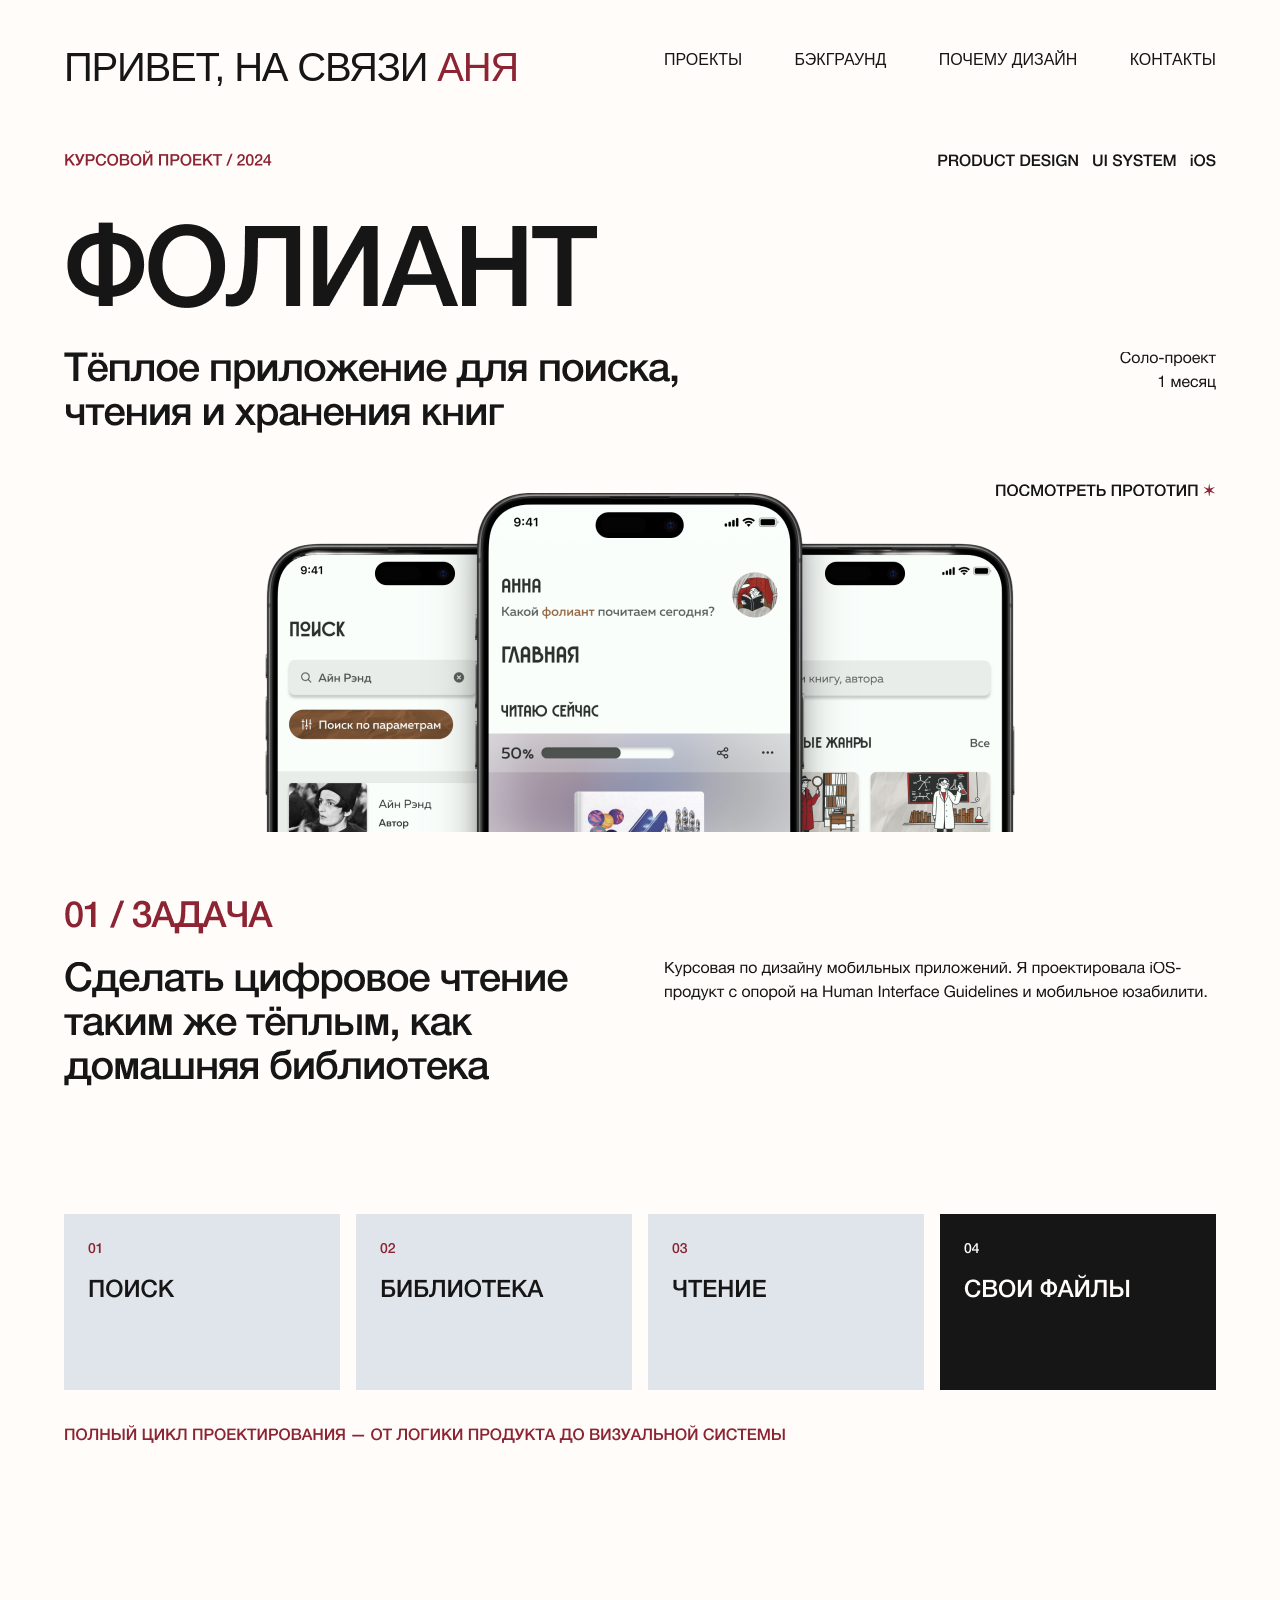
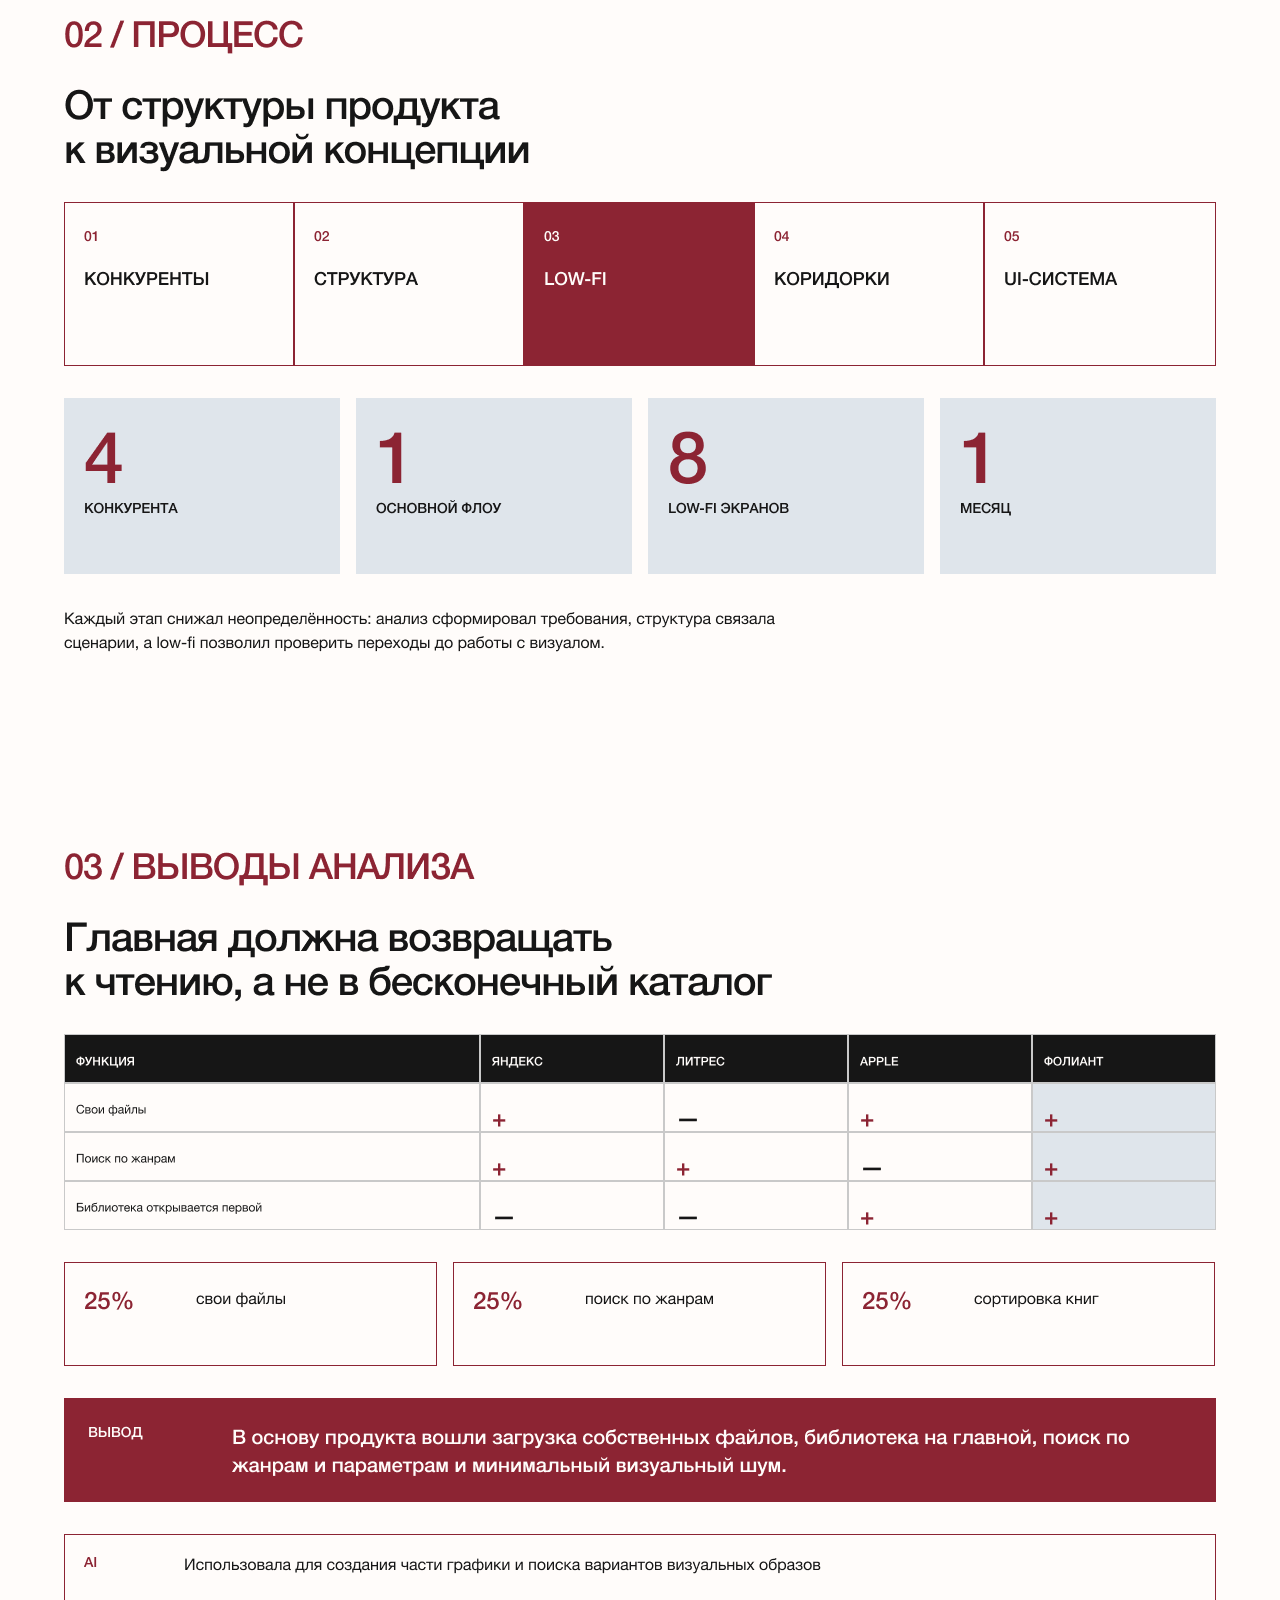
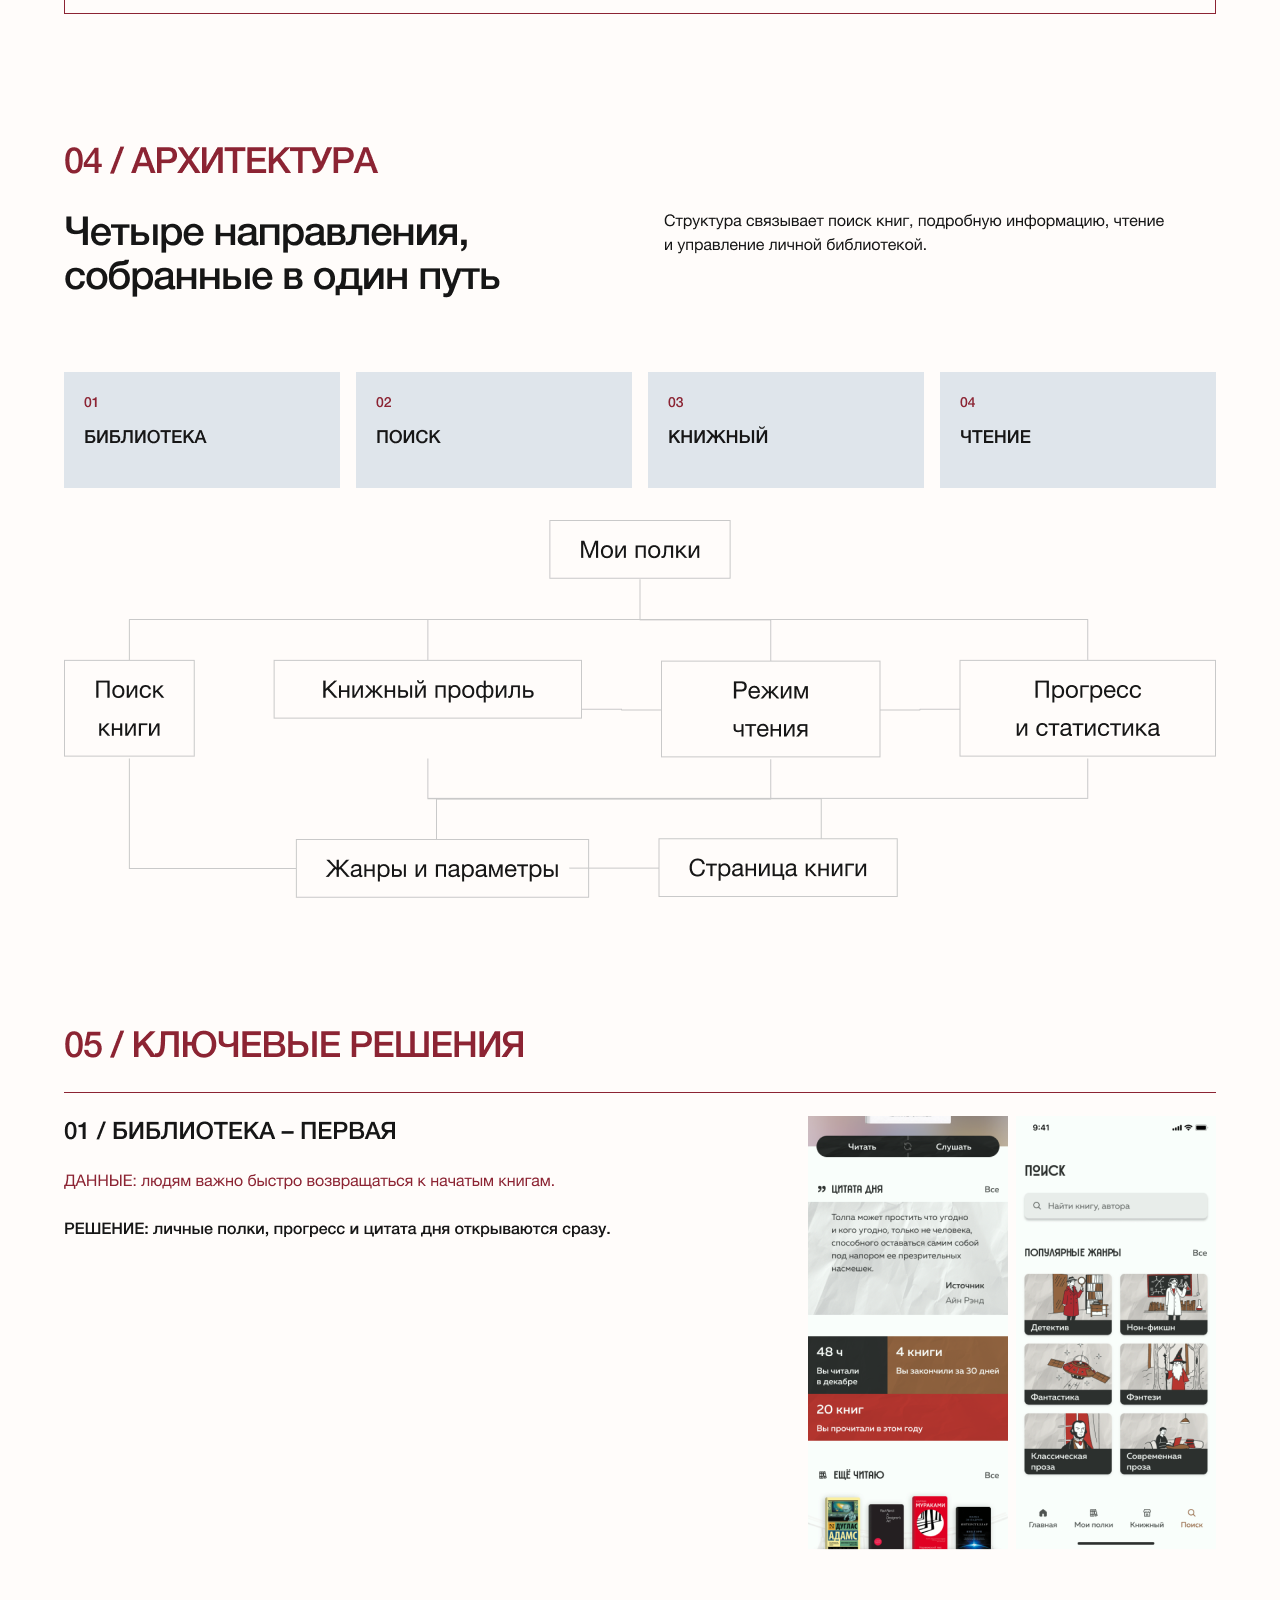
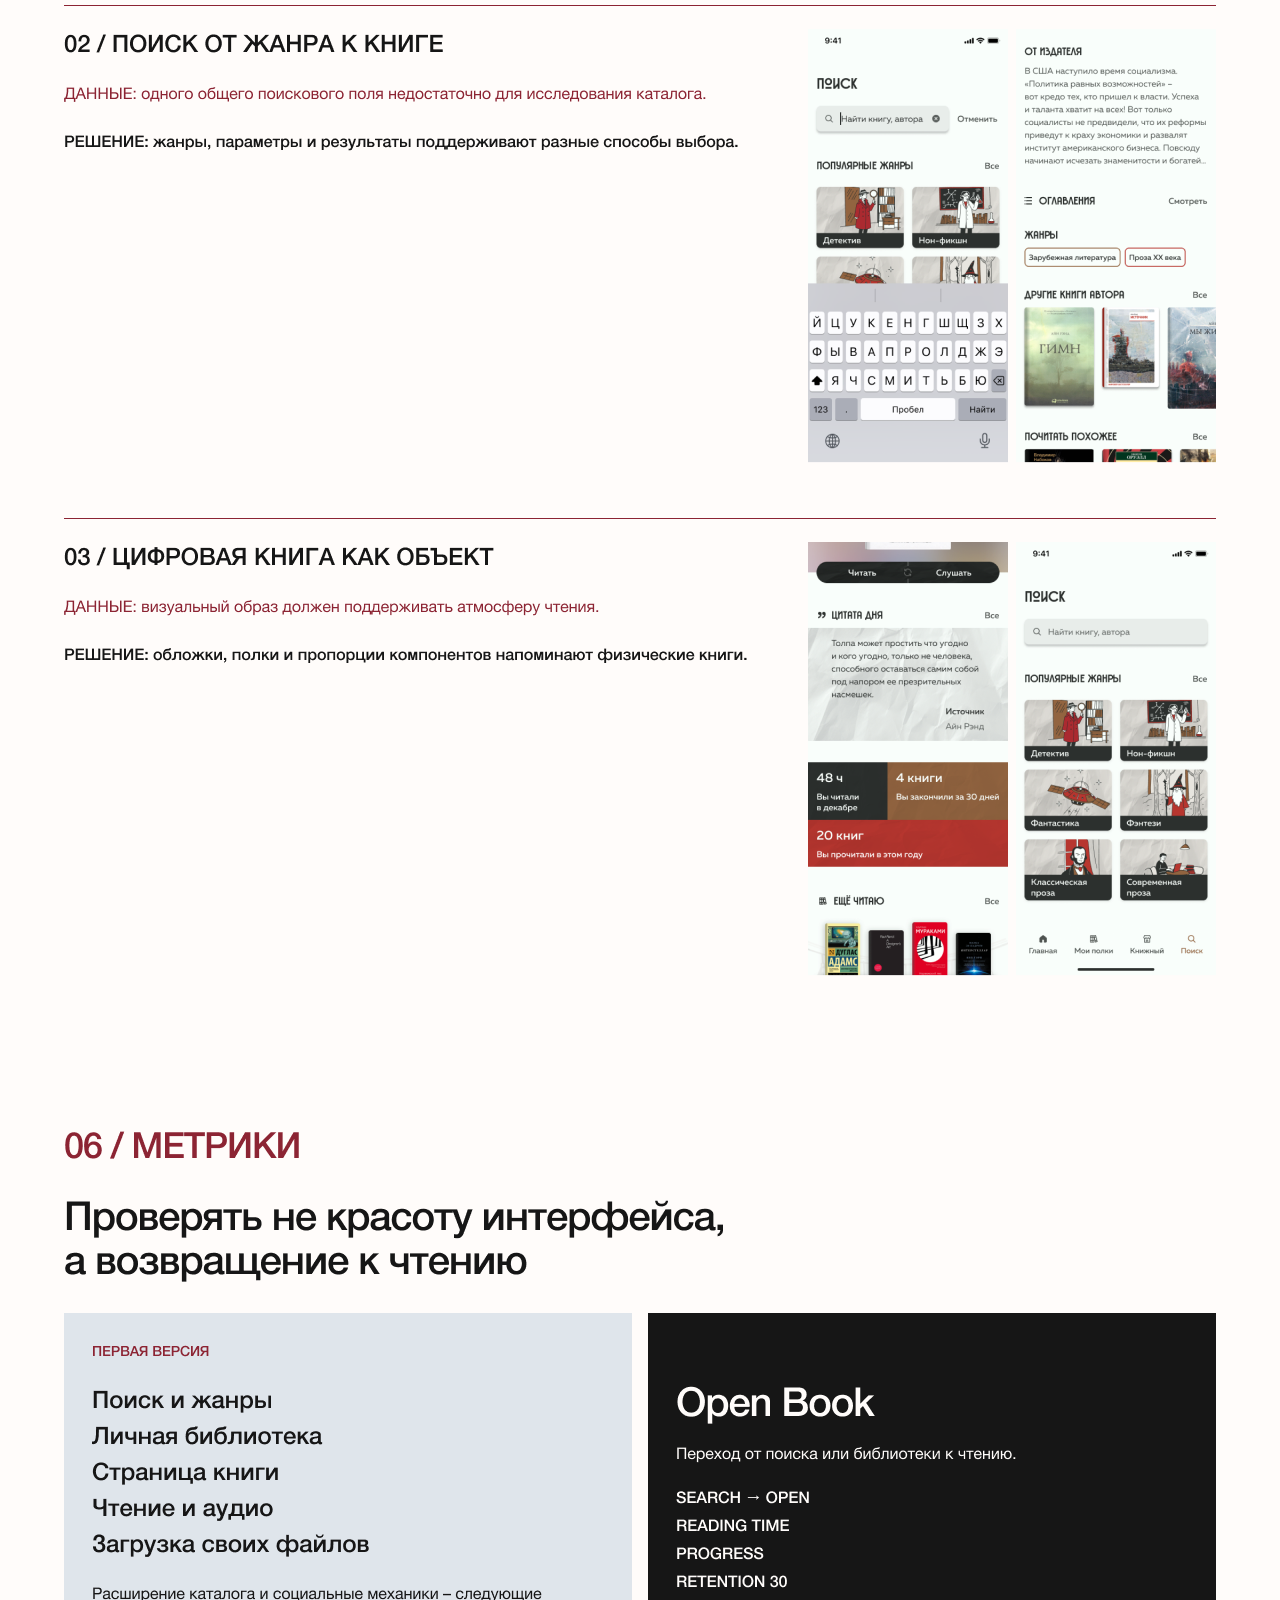
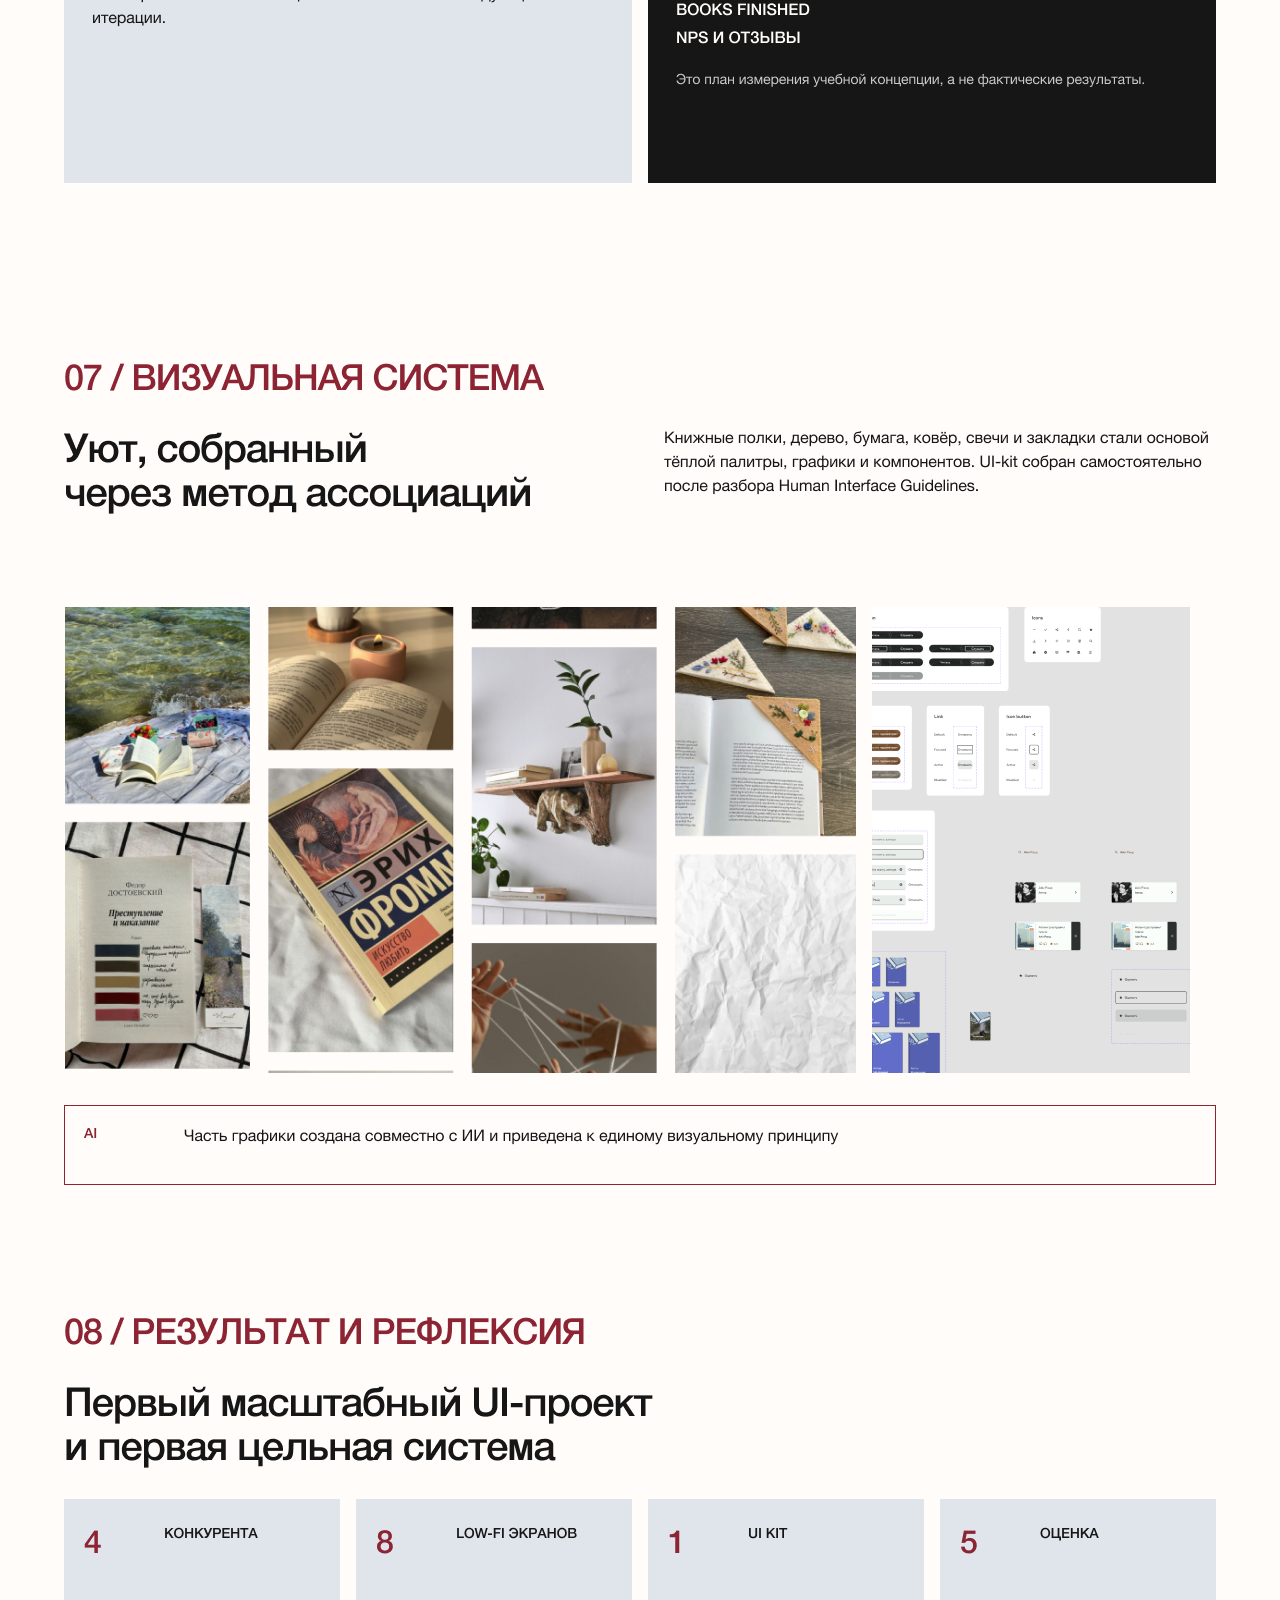
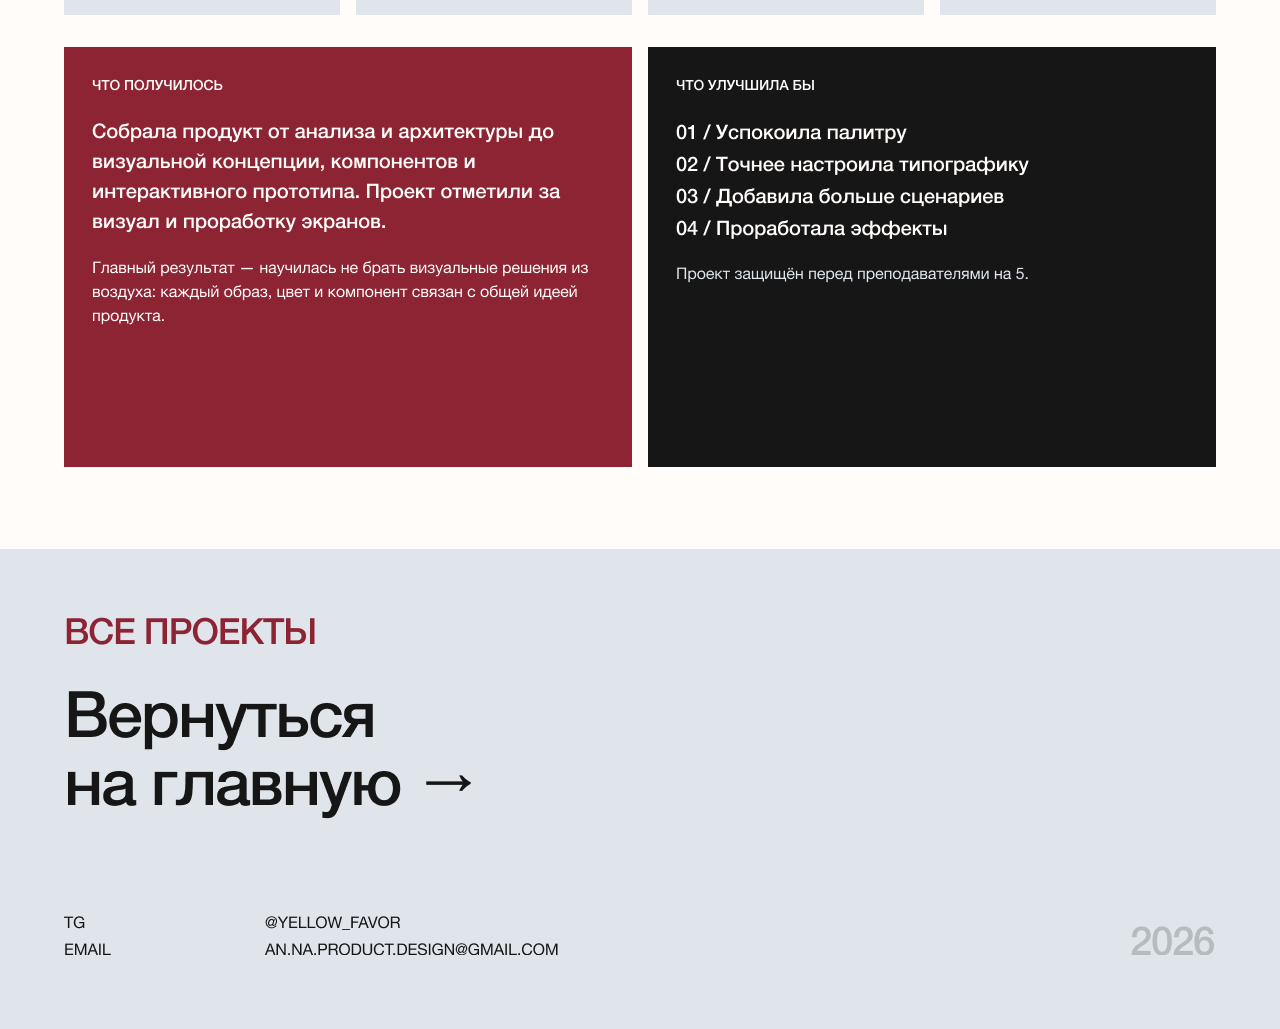
==== case-foliant.html @ 2ee58962 "Add Foliant case and complete project flow" ====
<!DOCTYPE html>
<html lang="ru">
<head>
    <meta charset="UTF-8">
    <meta name="viewport" content="width=device-width, initial-scale=1.0">
    <title>Фолиант — кейс Анны Семеновой</title>
    <link rel="stylesheet" href="case-pognali.css">
</head>
<body>
    <header class="case-header">
        <a class="case-home" href="index.html">ПРИВЕТ, НА СВЯЗИ <span>АНЯ</span></a>
        <nav aria-label="Навигация по портфолио">
            <a href="index.html#projects">Проекты</a>
            <a href="index.html#background">Бэкграунд</a>
            <a href="index.html#reasons">Почему дизайн</a>
            <a href="index.html#contacts">Контакты</a>
        </nav>
    </header>

    <main class="case-page">
        <img src="./images/case-foliant/01-cover.png" alt="Обложка кейса «Фолиант»">
        <img src="./images/case-foliant/02-task.png" alt="Задача">
        <img src="./images/case-foliant/03-process.png" alt="Процесс проектирования">
        <img src="./images/case-foliant/04-insights.png" alt="Выводы анализа">
        <img src="./images/case-foliant/05-architecture.png" alt="Архитектура">
        <img src="./images/case-foliant/06-decisions.png" alt="Ключевые решения">
        <img src="./images/case-foliant/07-metrics.png" alt="Метрики продукта">
        <img src="./images/case-foliant/08-visual-system.png" alt="Визуальная система">
        <img src="./images/case-foliant/09-result.png" alt="Результат и рефлексия">
        <section class="case-section">
            <img src="./images/case-foliant/10-footer.png" alt="Вернуться на главную">
            <a class="case-next-link" href="index.html" aria-label="Вернуться на главную страницу"></a>
        </section>
    </main>
</body>
</html>
---- case-pognali.css ----
*,
*::before,
*::after {
    box-sizing: border-box;
}

:root {
    --case-width: 1280px;
    --case-gutter: 64px;
    --case-content: 1152px;
    --ink: #161616;
    --accent: #8c2433;
    --surface: #fffcfa;
    --font: "Helvetica Neue", -apple-system, BlinkMacSystemFont, "Segoe UI", Arial, sans-serif;
}

html {
    scroll-behavior: smooth;
}

body {
    min-width: 1024px;
    margin: 0;
    color: var(--ink);
    background: #fff;
    font-family: var(--font);
}

.case-header {
    position: fixed;
    z-index: 10;
    top: 0;
    left: 50%;
    display: flex;
    width: min(100%, var(--case-width));
    height: 112px;
    padding: 48px var(--case-gutter) 20px;
    justify-content: space-between;
    transform: translateX(-50%);
    background: rgba(255, 252, 250, 0.88);
    backdrop-filter: blur(8px);
}

.case-home {
    width: 552px;
    color: var(--ink);
    font-size: 40px;
    font-weight: 500;
    line-height: 38px;
    letter-spacing: -1.2px;
    text-decoration: none;
}

.case-home span {
    color: var(--accent);
}

.case-header nav {
    display: flex;
    width: 552px;
    align-items: flex-start;
    justify-content: space-between;
}

.case-header nav a {
    min-height: 44px;
    color: var(--ink);
    font-size: 16px;
    line-height: 24px;
    text-transform: uppercase;
    text-decoration: none;
}

.case-header a:hover,
.case-header a:focus-visible {
    color: var(--accent);
}

.case-page {
    width: min(100%, var(--case-width));
    margin-inline: auto;
    overflow: hidden;
    background: var(--surface);
}

.case-page > img,
.case-section > img {
    display: block;
    width: 100%;
    height: auto;
}

.case-section {
    position: relative;
}

.case-next-link {
    position: absolute;
    top: 96px;
    left: 64px;
    width: 552px;
    height: 180px;
}

.case-next-link:focus-visible {
    outline: 3px solid var(--accent);
    outline-offset: 4px;
}

@media (prefers-reduced-motion: reduce) {
    html {
        scroll-behavior: auto;
    }
}
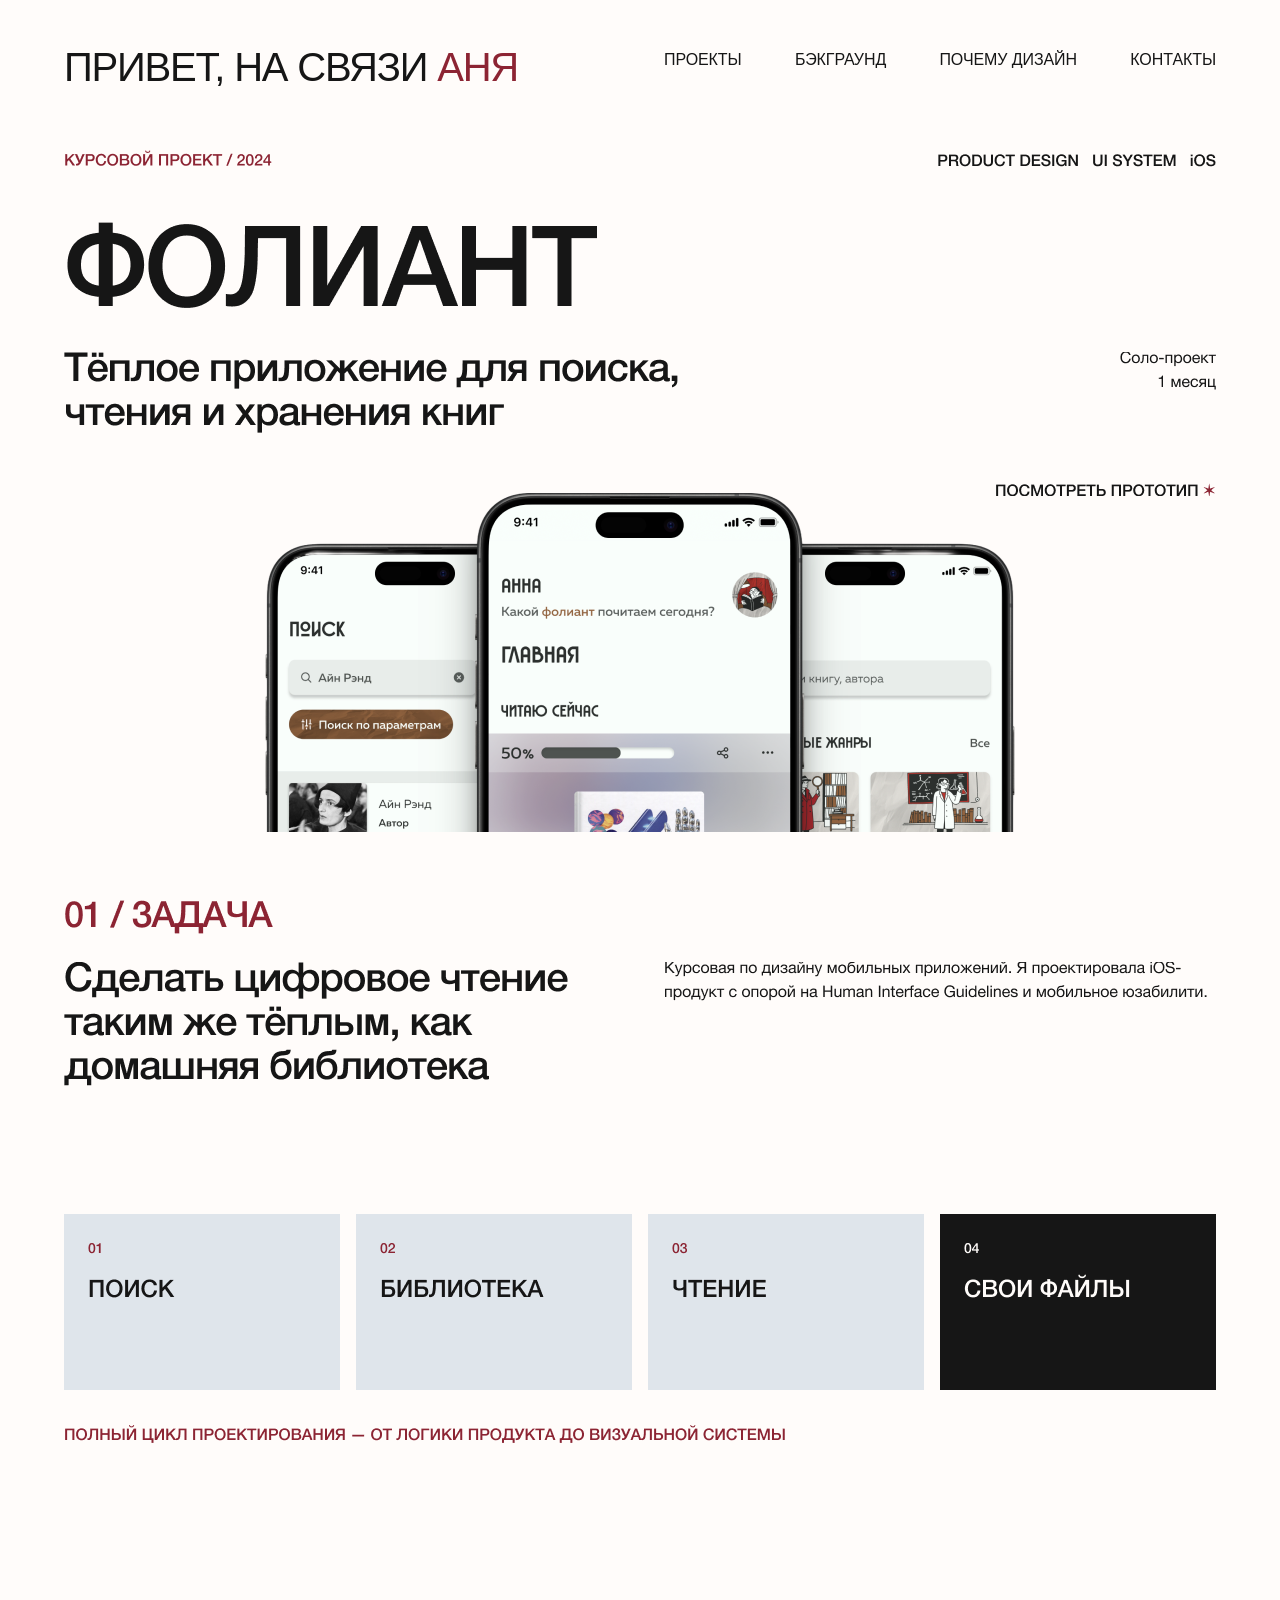
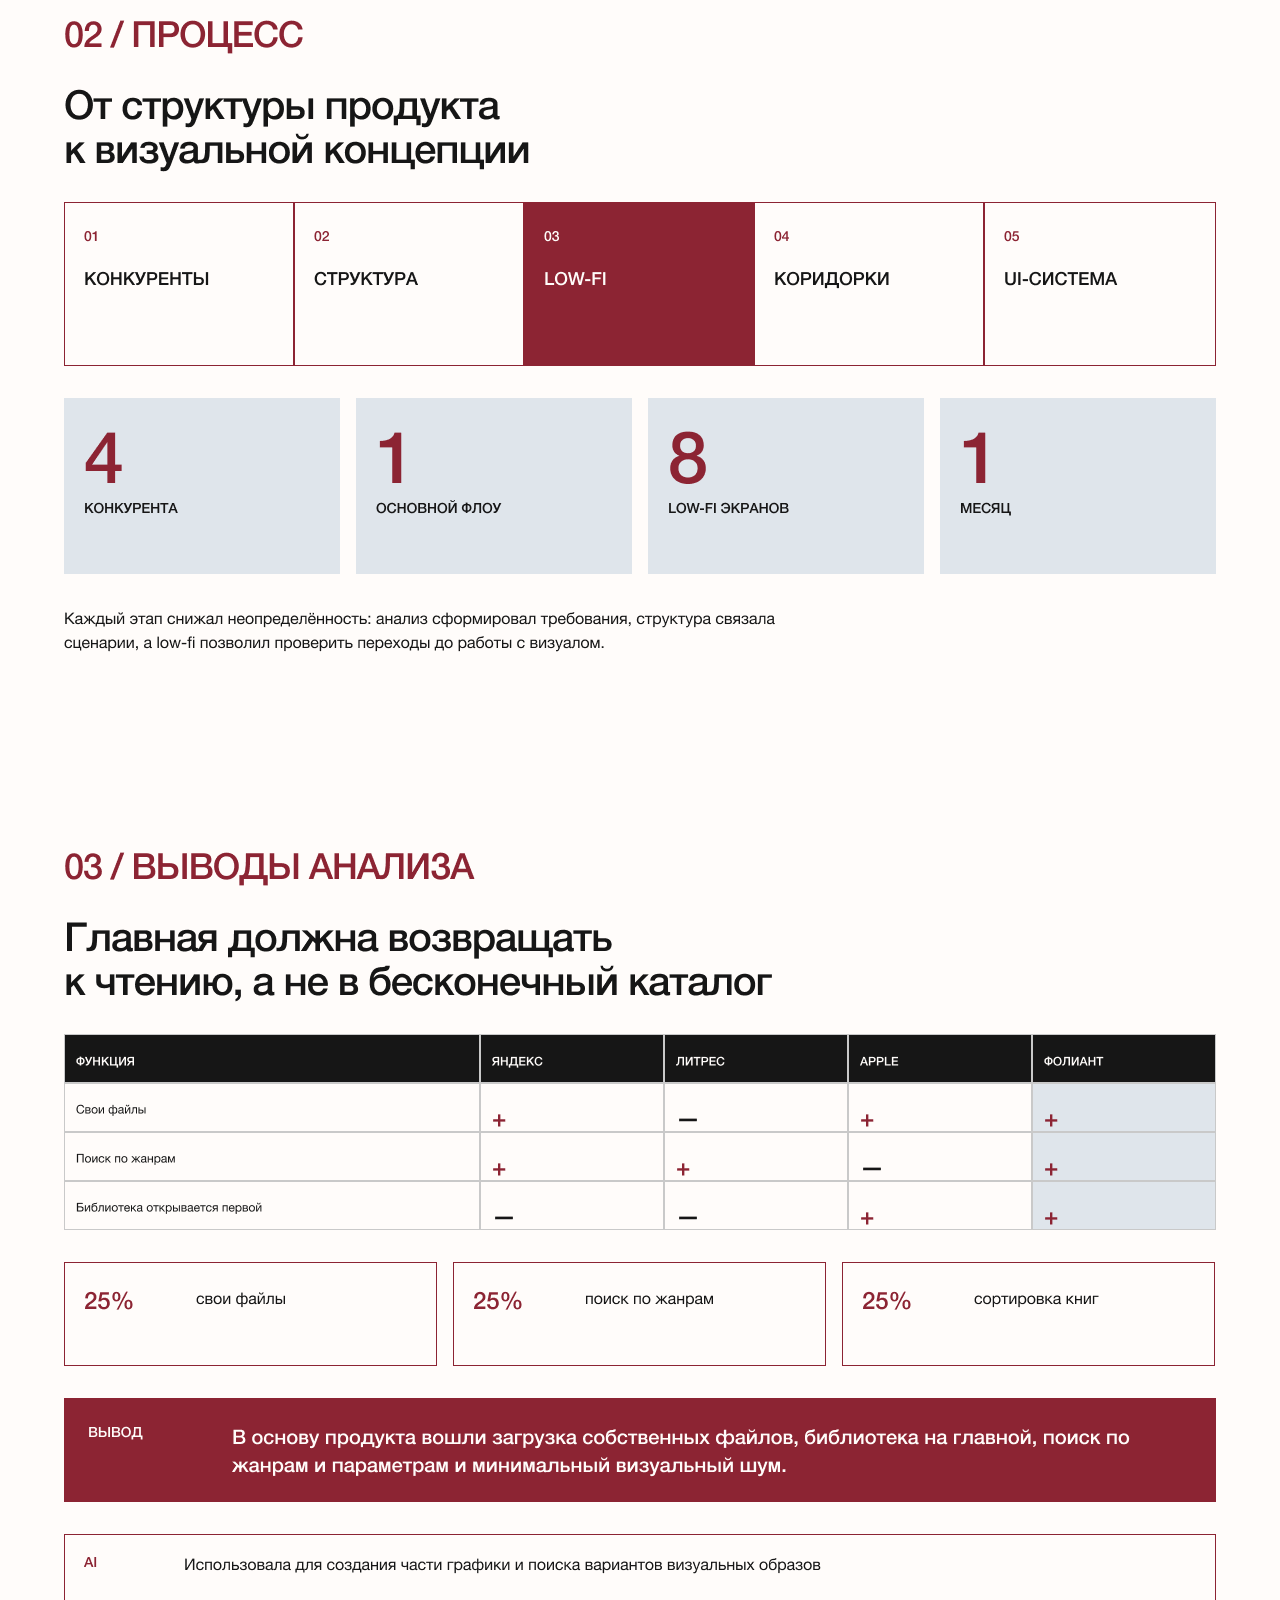
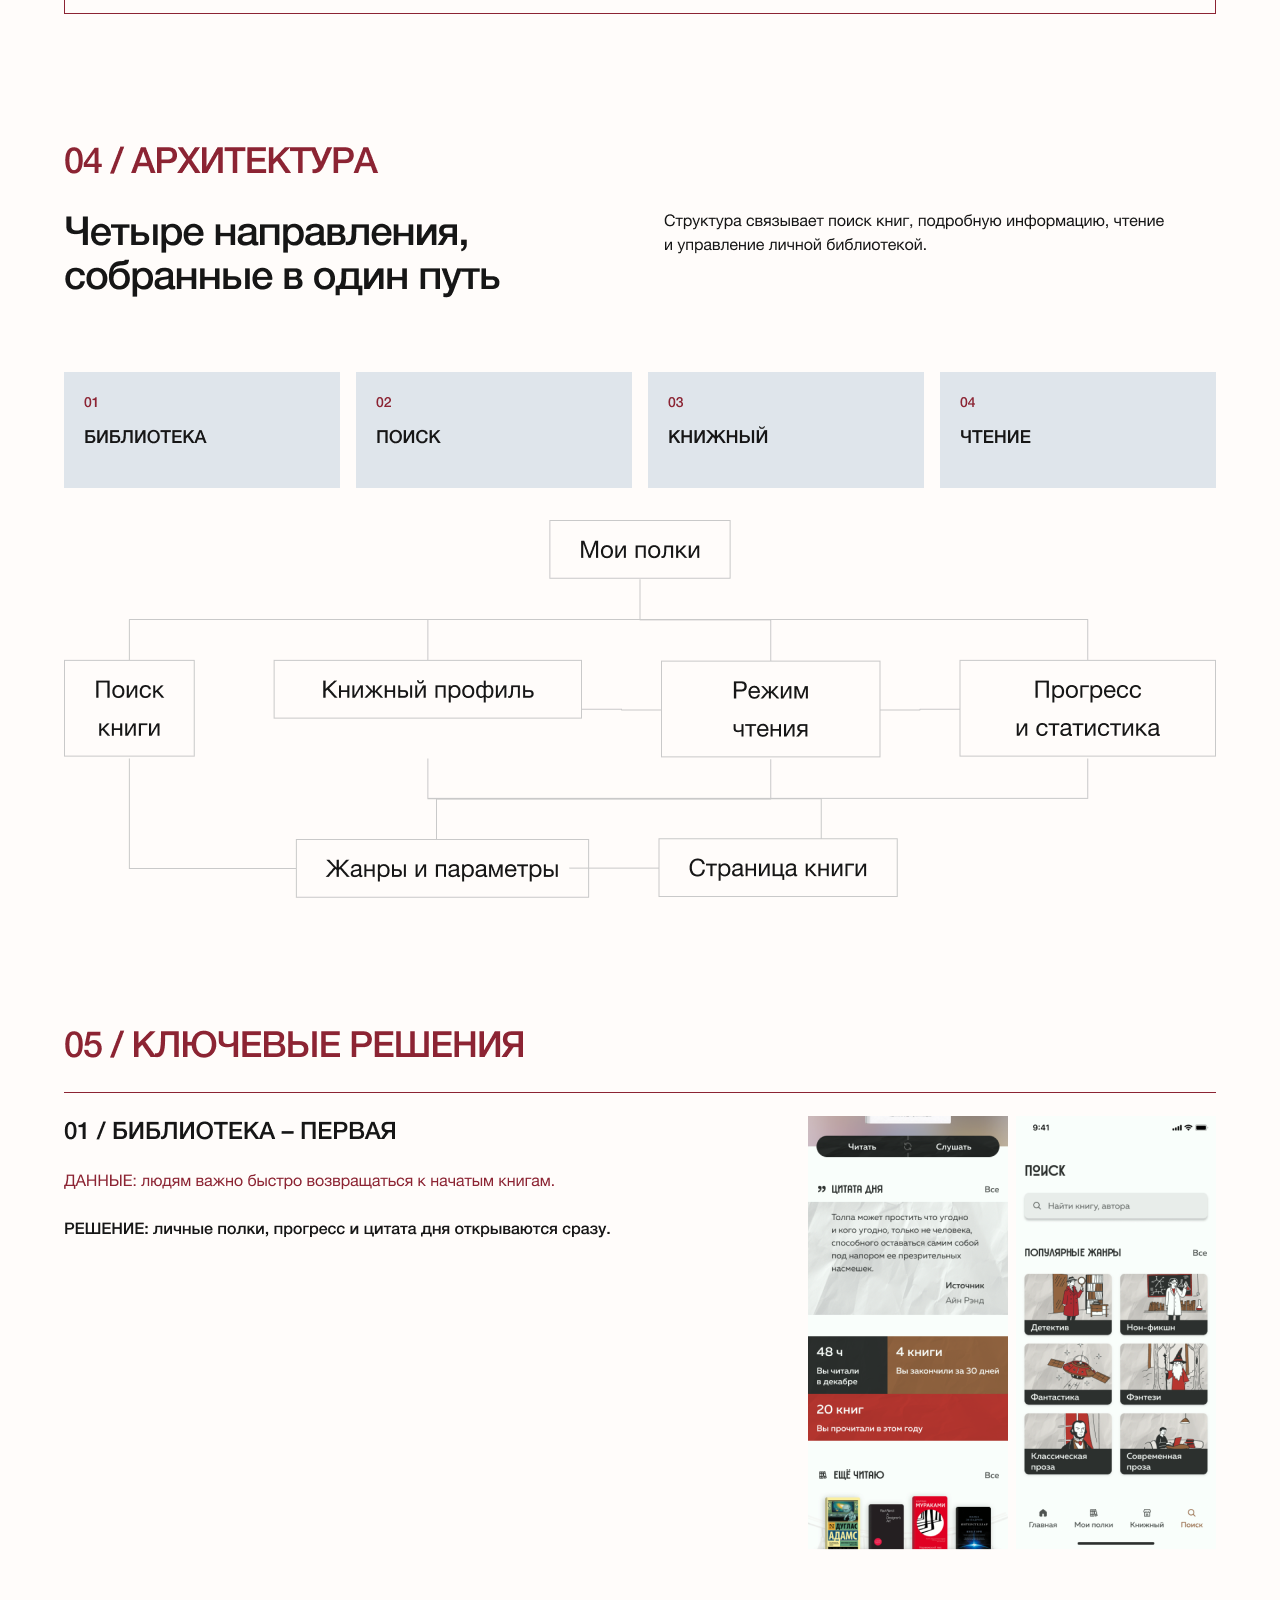
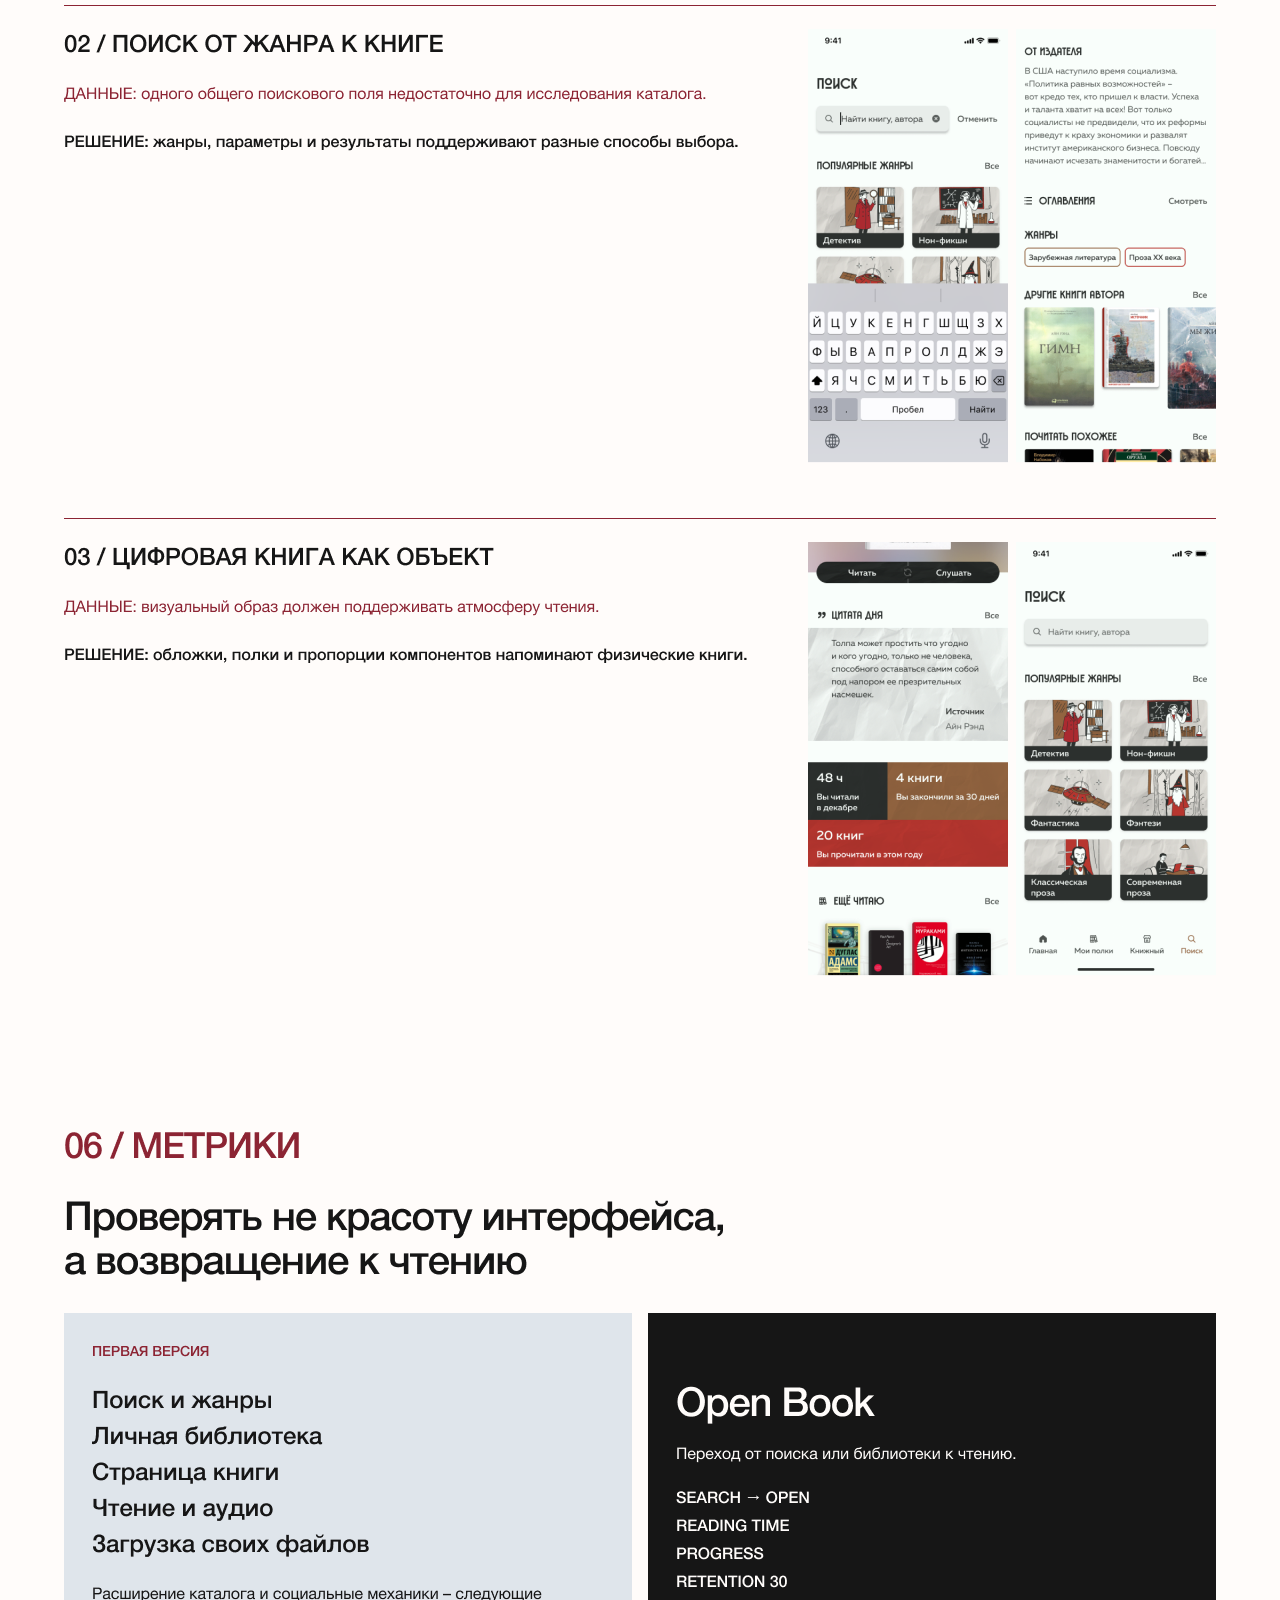
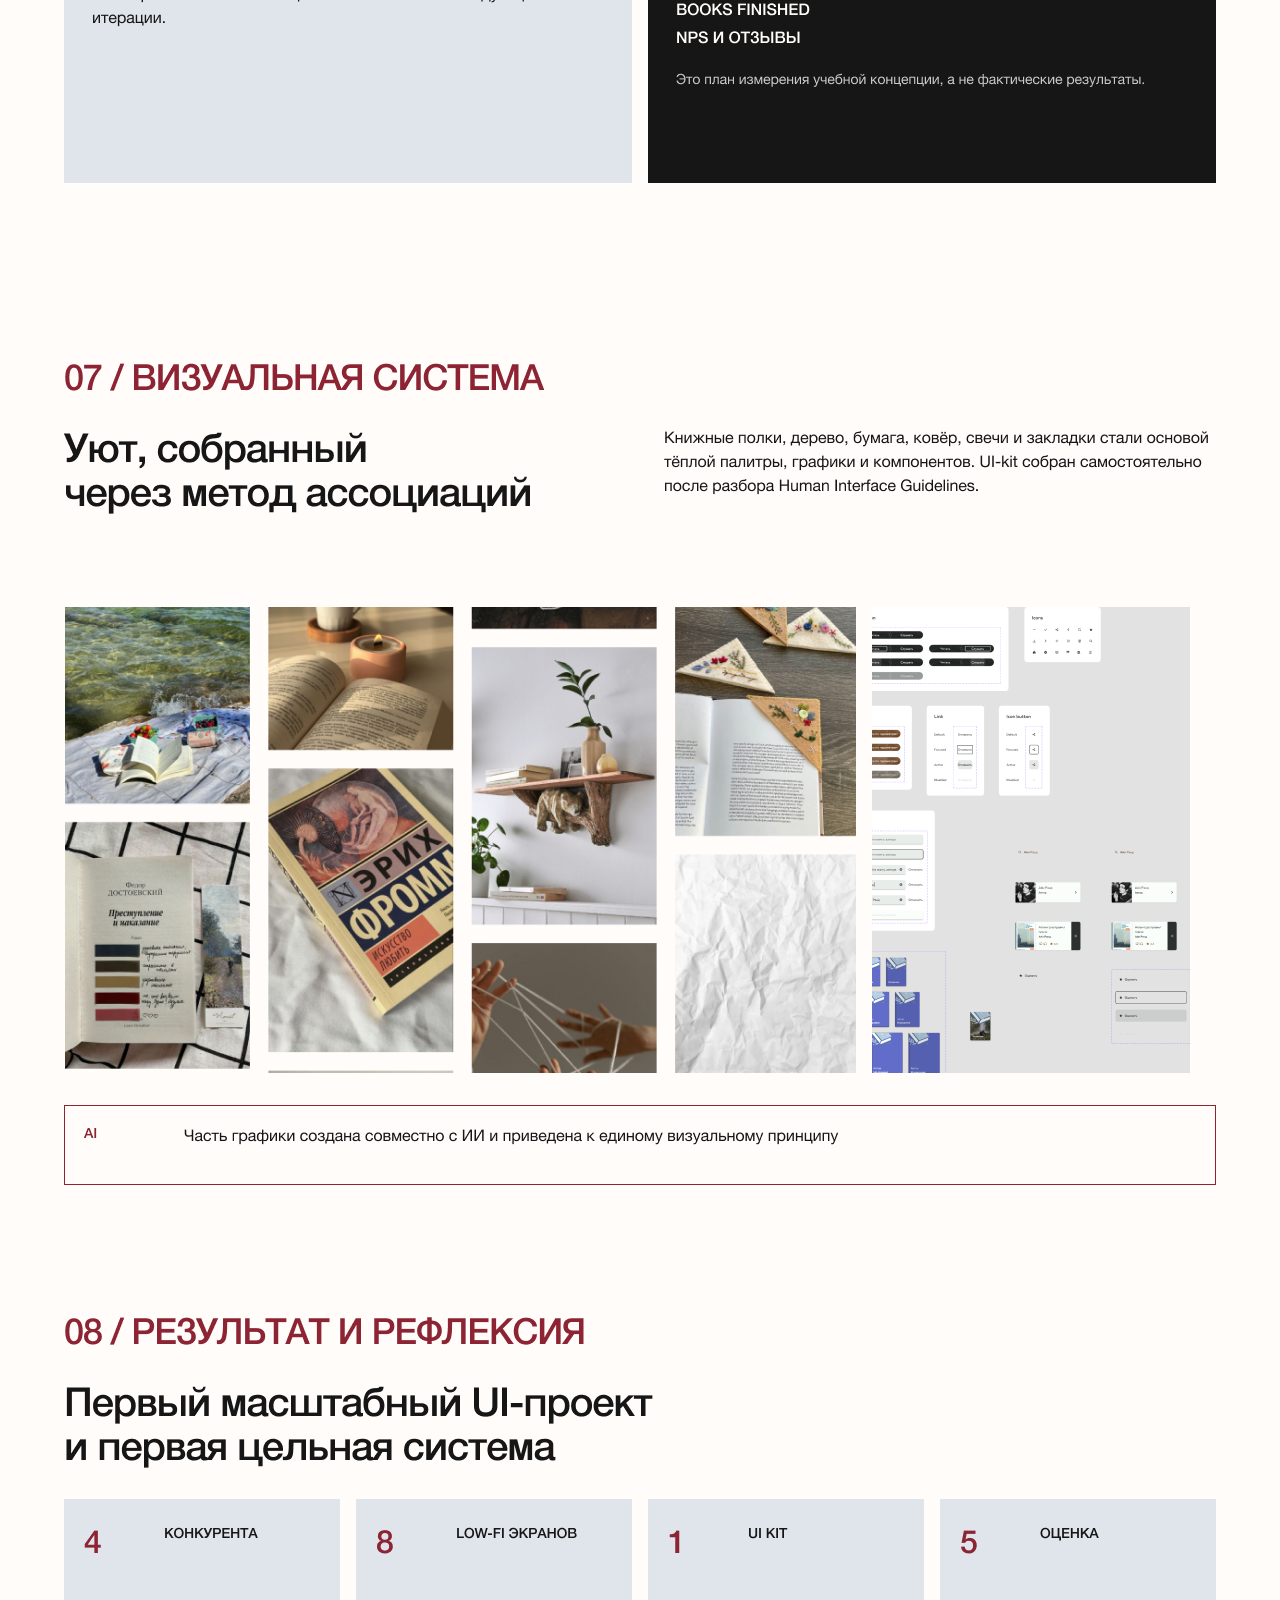
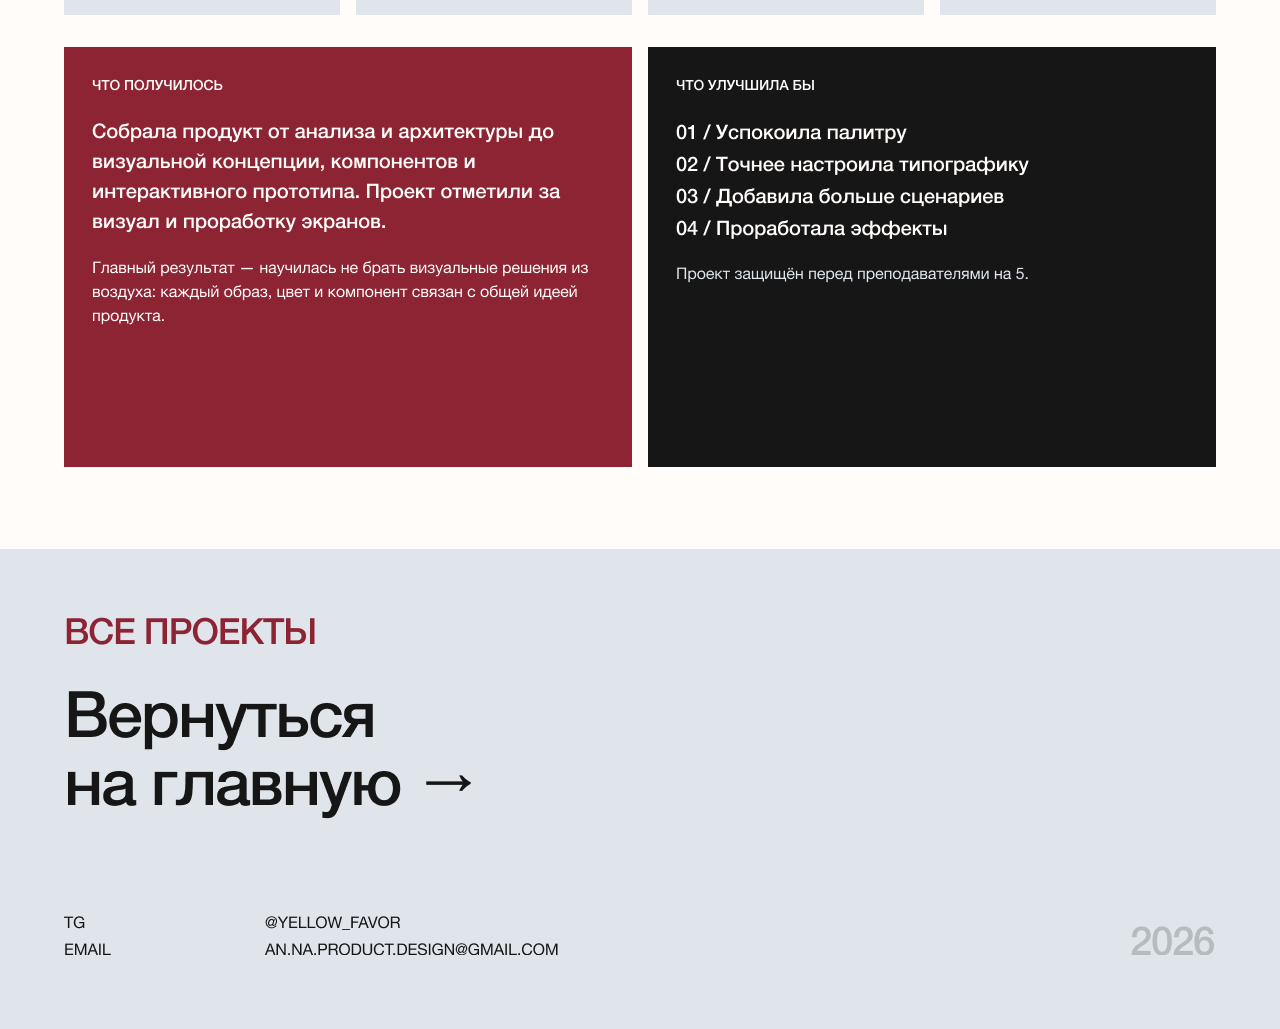
==== commit 42a7fe69: "Rebuild Pognali case with semantic layout" ====
--- a/case-foliant.html
+++ b/case-foliant.html
@@ -5,15 +5,19 @@
     <meta name="viewport" content="width=device-width, initial-scale=1.0">
     <title>Фолиант — кейс Анны Семеновой</title>
     <link rel="stylesheet" href="case-pognali.css">
+    <link rel="stylesheet" href="site-header.css">
 </head>
 <body>
-    <header class="case-header">
-        <a class="case-home" href="index.html">ПРИВЕТ, НА СВЯЗИ <span>АНЯ</span></a>
+    <header class="site-header">
+        <h1><a class="home-link" href="index.html">ПРИВЕТ, НА СВЯЗИ <span class="text-accent">АНЯ</span></a></h1>
         <nav aria-label="Навигация по портфолио">
-            <a href="index.html#projects">Проекты</a>
-            <a href="index.html#background">Бэкграунд</a>
-            <a href="index.html#reasons">Почему дизайн</a>
-            <a href="index.html#contacts">Контакты</a>
+            <button class="menu-toggle" type="button" aria-expanded="false" aria-controls="foliant-navigation">МЕНЮ</button>
+            <ul id="foliant-navigation">
+                <li><a class="nav-link" href="index.html#projects">Проекты</a></li>
+                <li><a class="nav-link" href="index.html#background">Бэкграунд</a></li>
+                <li><a class="nav-link" href="index.html#reasons">Почему дизайн</a></li>
+                <li><a class="nav-link" href="index.html#contacts">Контакты</a></li>
+            </ul>
         </nav>
     </header>
 
@@ -32,5 +36,6 @@
             <a class="case-next-link" href="index.html" aria-label="Вернуться на главную страницу"></a>
         </section>
     </main>
+    <script src="site-header.js" defer></script>
 </body>
 </html>
--- a/case-pognali.css
+++ b/case-pognali.css
@@ -1,114 +1,434 @@
-*,
-*::before,
-*::after {
-    box-sizing: border-box;
-}
-
-:root {
-    --case-width: 1280px;
-    --case-gutter: 64px;
-    --case-content: 1152px;
-    --ink: #161616;
-    --accent: #8c2433;
-    --surface: #fffcfa;
-    --font: "Helvetica Neue", -apple-system, BlinkMacSystemFont, "Segoe UI", Arial, sans-serif;
-}
-
-html {
-    scroll-behavior: smooth;
-}
-
-body {
-    min-width: 1024px;
+*,*::before,*::after{box-sizing:border-box}
+:root{--case-width:1280px;--gutter:64px;--content:1152px;--gap:16px;--ink:#161616;--accent:#8c2433;--pale:#dfe5eb;--surface:#fffcfa;--font:"Helvetica Neue",-apple-system,BlinkMacSystemFont,"Segoe UI",Arial,sans-serif}
+html{scroll-behavior:smooth}
+body{min-width:1024px;margin:0;color:var(--ink);background:#fff;font:16px/24px var(--font);letter-spacing:-.08px}
+p,h1,h2,h3,figure,dl,dd{margin:0}a{color:inherit}.case-page,.case-footer{width:min(100%,var(--case-width));margin-inline:auto;background:var(--surface)}
+
+/* Legacy cases still use full-section exports until they are rebuilt. */
+.case-page:not(.case-page--pognali){margin-top:calc(-1 * var(--site-header-height));overflow:hidden}
+.case-page:not(.case-page--pognali)>img,.case-page:not(.case-page--pognali)>.case-section>img{display:block;width:100%;height:auto}
+.case-section{position:relative}.case-next-link{position:absolute;top:96px;left:64px;width:552px;height:180px}.case-next-link:focus-visible{outline:3px solid var(--accent)}
+
+/* Pognali case: the 1152px Figma grid inside the 1280px canvas. */
+.case-block{min-height:720px;padding:64px;overflow:hidden}.case-block>*+*{margin-top:32px}
+.section-label{color:var(--accent);font-size:36px;font-weight:500;line-height:34px;letter-spacing:-1.08px}
+.two-columns{display:grid;grid-template-columns:repeat(2,minmax(0,1fr));gap:48px}.section-copy{min-height:132px;align-items:start}.section-copy>p:last-child{max-width:552px}
+.display-copy{font-size:40px;font-weight:500;line-height:44px;letter-spacing:-1.2px}.display-wide{max-width:900px}.micro-label,.accent-note,.tile>b,.panel>.micro-label{color:var(--accent);font-size:14px;font-weight:700;line-height:20px}.accent-note{font-size:16px;line-height:24px}
+
+.case-cover{min-height:904px;padding-top:32px}.case-kicker-row{display:flex;height:32px;align-items:center;justify-content:space-between}.case-kicker{color:var(--accent);font-weight:500}.case-tags{text-align:right}.case-title{font-size:112px;font-weight:500;line-height:112px;letter-spacing:-3.36px}.case-intro{display:flex;min-height:144px;justify-content:space-between}.case-lead{width:752px;font-size:40px;font-weight:500;line-height:44px;letter-spacing:-1.2px}.case-meta{display:flex;flex-direction:column;align-items:flex-end;text-align:right}.case-action{margin-top:12px;font-weight:500}.case-action b{color:var(--accent)}
+.cover-gallery{display:flex;height:424px;padding:32px;gap:24px;align-items:center;justify-content:center;background:var(--ink)}.phone{position:relative;width:181px;height:360px}.phone>img:first-child{position:absolute;top:14px;left:14px;width:154px;height:333px;border-radius:22px;object-fit:cover}.phone-frame{position:absolute;inset:0;width:181px;height:360px;object-fit:fill;pointer-events:none}
+
+.tile-grid{display:grid;grid-template-columns:repeat(4,minmax(0,1fr));gap:16px}.tile{height:176px;padding:24px;background:var(--pale)}.tile h3{margin-top:16px;font-size:24px;font-weight:500;line-height:28px}.tile-dark,.panel-dark{color:var(--surface);background:var(--ink)}.tile-dark>b{color:var(--surface)}
+.scope-columns{min-height:430px}.scope-columns>div>.micro-label{margin-top:24px}.plain-list,.feature-list{margin:20px 0 0;padding:0;list-style:none}.plain-list li{line-height:28px}.panel{padding:28px}.panel-light{background:var(--pale)}.panel h3{margin-top:20px;font-size:20px;font-weight:500;line-height:30px}.panel p+h3{margin-top:20px}.panel-accent{color:var(--surface);background:var(--accent)}.panel-accent .micro-label,.panel-dark .micro-label{color:var(--surface)}
+.process-grid{display:grid;grid-template-columns:repeat(5,1fr)}.process-grid article{height:164px;padding:24px 20px;border:1px solid var(--accent)}.process-grid b{display:block;color:var(--accent);font-size:14px}.process-grid span{display:block;margin-top:20px;font-size:18px;font-weight:500}.stat-grid .tile strong,.criteria-grid .tile strong{display:block;color:var(--accent);font-size:72px;font-weight:500;line-height:76px}.stat-grid .tile b,.criteria-grid .tile b{display:block;margin-top:4px}.closing-copy{max-width:752px}
+.criteria-grid .tile{height:184px}.criteria-grid .tile strong{font-size:48px;line-height:52px}.outline-note,.conclusion{display:grid;grid-template-columns:120px 1fr;min-height:80px;padding:18px 20px;border:1px solid var(--accent);gap:16px}.outline-note>b,.conclusion>b{color:var(--accent);font-size:14px}.metric-grid .tile{height:196px}.metric-grid strong{display:block;color:var(--accent);font-size:56px;line-height:60px}.metric-grid p{margin-top:12px;font-size:18px;line-height:22px}.start-grid{display:grid;grid-template-columns:repeat(3,1fr);gap:16px}.start-grid article{display:flex;height:104px;padding:24px 20px;gap:12px;background:var(--pale)}.start-grid strong{width:100px;color:var(--accent);font-size:24px}.conclusion{min-height:104px;padding:24px;background:var(--accent);color:var(--surface);grid-template-columns:120px 1fr}.conclusion>b{color:var(--surface)}.conclusion p{font-size:20px;line-height:28px}
+
+.scenario-grid{display:grid;grid-template-columns:repeat(2,minmax(0,1fr));gap:16px}.scenario-card{min-height:637px;padding:28px}.scenario-card>b{color:var(--accent);font-size:14px}.scenario-card h3{margin-top:20px;font-size:28px;font-weight:400;line-height:32px}.scenario-card>p{min-height:72px;margin-top:20px}.scenario-card>strong{display:block;margin-top:20px;font-size:14px}.panel-dark.scenario-card>b{color:var(--surface)}.screen-row{display:flex;height:357px;margin-top:20px;gap:7px}.screen-row img{min-width:0;flex:1;object-fit:cover;border-radius:20px}
+.nav-grid .tile{height:116px;padding:20px}.nav-grid .tile h3{margin-top:12px;font-size:18px;line-height:24px}.site-map{position:relative;height:377px;padding-top:0}.map-root,.map-row span{border:1px solid #c9c9c9;padding:10px 30px;font-size:24px;line-height:38px;text-align:center}.map-root{width:max-content;margin:auto}.map-row{display:grid;grid-template-columns:.8fr 1.7fr 1.25fr 1.45fr;gap:78px;margin-top:80px}.map-row span{display:flex;min-height:78px;align-items:center;justify-content:center}.map-row--bottom{grid-template-columns:1fr 1fr;width:62%;margin:80px auto 0}.site-map::before{content:"";position:absolute;top:58px;left:50%;width:1px;height:48px;background:#c9c9c9}
+
+.decisions-section{min-height:1701px}.decision{display:grid;grid-template-columns:1fr 408px;min-height:481px;padding:24px 0;border-top:1px solid var(--accent)}.decision h3{font-size:24px;font-weight:500;line-height:28px}.decision p{margin-top:24px}.data-line{color:var(--accent)}.decision-media{display:flex;gap:8px}.decision-media img{width:200px;height:433px;object-fit:cover;border-radius:22px}
+.mlp-grid .panel{min-height:470px}.feature-list{font-size:28px;line-height:36px}.mlp-grid .panel>p:last-child{margin-top:20px}.mlp-grid .panel h3{font-size:40px;line-height:44px}.metrics-list{display:grid;grid-template-columns:1fr 1fr;margin-top:18px;gap:12px;font-size:14px;font-weight:700}.mlp-grid small{display:block;margin-top:18px;color:#c9c9c9}
+.test-layout{display:grid;grid-template-columns:1fr 241px;gap:32px}.test-findings{display:grid;grid-template-columns:repeat(3,1fr);gap:16px}.test-findings .tile{height:220px}.test-findings h3{font-size:18px;line-height:24px}.test-findings p{margin-top:12px;color:var(--accent);font-weight:700}.prepared{height:270px;margin-top:32px;padding:24px}.prepared h3{font-size:20px;line-height:30px}.prepared small{display:block;margin-top:8px;color:#c9c9c9}.test-phone{width:241px;height:522px;object-fit:cover;border-radius:26px}.visual-gallery{display:grid;grid-template-columns:828px 318px;height:466px;gap:16px}.visual-gallery img{width:100%;height:466px;object-fit:cover}.outcome-grid .tile{display:flex;height:116px;gap:12px}.outcome-grid strong{width:68px;color:var(--accent);font-size:32px;line-height:36px}.outcome-grid b{color:var(--ink)}.scenario-grid>.panel{min-height:420px}.scenario-grid>.panel h3{font-size:20px;line-height:30px}
+
+.case-footer{min-height:480px;padding:64px;background:var(--pale)}.next-project{display:block;width:552px;height:180px;margin-top:32px;font-size:64px;font-weight:500;line-height:68px;letter-spacing:-1.92px;text-decoration:none}.case-footer-bottom{display:flex;align-items:flex-end;justify-content:space-between}.case-footer dl{display:grid;grid-template-columns:47px 294px;gap:16px 154px;text-transform:uppercase}.case-footer dd a{text-decoration:none}.case-footer-bottom>p{opacity:.2;font-size:40px;font-weight:500}
+
+@media(max-width:1100px){:root{--gutter:40px}.case-block,.case-footer{padding-left:40px;padding-right:40px}.case-title{font-size:96px}.map-row{gap:32px}.visual-gallery{grid-template-columns:minmax(0,2.6fr) minmax(0,1fr)}.decision{grid-template-columns:1fr 368px}.decision-media img{width:180px;height:390px}.site-header{padding-left:40px!important;padding-right:40px!important}}
+@media(prefers-reduced-motion:reduce){html{scroll-behavior:auto}}
+
+/* Section-specific corrections after the visual comparison with Figma. */
+.scope-columns > .panel {
+    padding: 32px;
+}
+
+.scope-columns > .panel h3 {
+    margin-top: 24px;
+    font-size: 32px;
+    line-height: 36px;
+}
+
+.scope-columns > .panel h3 + p,
+.scope-columns > .panel p + h3 {
+    margin-top: 24px;
+}
+
+.process-grid article:nth-child(3) {
+    color: var(--surface);
+    background: var(--accent);
+}
+
+.process-grid article:nth-child(3) b {
+    color: var(--surface);
+}
+
+.metric-grid article:first-child {
+    color: var(--surface);
+    background: var(--accent);
+}
+
+.metric-grid article:first-child strong,
+.metric-grid article:last-child strong {
+    color: var(--surface);
+}
+
+.metric-grid article:last-child {
+    color: var(--surface);
+    background: var(--ink);
+}
+
+.start-grid article {
+    background: var(--surface);
+    border: 1px solid var(--accent);
+}
+
+/* Native diagram connectors sit behind the architecture cards. */
+.map-row {
+    position: relative;
+}
+
+.map-row::before {
+    content: "";
+    position: absolute;
+    z-index: 0;
+    top: -40px;
+    right: 7%;
+    left: 7%;
+    height: 40px;
+    border-top: 1px solid #c9c9c9;
+    border-right: 1px solid #c9c9c9;
+    border-left: 1px solid #c9c9c9;
+}
+
+.map-row span {
+    position: relative;
+    z-index: 1;
+}
+
+.map-row span::before {
+    content: "↓";
+    position: absolute;
+    top: -49px;
+    left: 50%;
+    color: #c9c9c9;
+    font-size: 18px;
+    transform: translateX(-50%);
+}
+
+.map-row--bottom::before {
+    right: 17%;
+    left: 17%;
+}
+
+.decision-media img,
+.test-phone {
+    border-radius: 0;
+}
+
+.mlp-grid > .panel {
+    display: flex;
+    padding: 28px;
+    flex-direction: column;
+    align-items: flex-start;
+}
+
+.mlp-grid > .panel h3,
+.mlp-grid > .panel p,
+.mlp-grid > .panel small,
+.mlp-grid .metrics-list {
+    margin-top: 18px;
+}
+
+.mlp-grid .metrics-list {
+    grid-template-columns: 1fr;
+    gap: 0;
+    line-height: 28px;
+}
+
+/* This label is deliberately invisible in Figma and has no semantic value. */
+.prepared > .micro-label {
+    display: none;
+}
+
+.prepared h3 {
+    margin-top: 32px;
+}
+
+.prepared small { margin-top: 12px; }
+
+.case-block:last-of-type .scenario-grid > .panel {
+    display: flex;
+    padding: 28px;
+    flex-direction: column;
+    gap: 20px;
+}
+
+.case-block:last-of-type .scenario-grid > .panel h3,
+.case-block:last-of-type .scenario-grid > .panel p {
     margin: 0;
+}
+
+/* 01 / Problem keeps a 220px copy row before the journey cards. */
+.case-cover + .case-block .section-copy {
+    min-height: 220px;
+}
+
+/* All four primary research metrics use the same neutral card style. */
+.metric-grid article:first-child {
     color: var(--ink);
-    background: #fff;
+    background: var(--pale);
+}
+
+.metric-grid article:first-child strong {
+    color: var(--accent);
+}
+
+/* Figma uses connector strokes without arrow glyphs. */
+.map-row span::before {
+    content: "";
+    top: -40px;
+    width: 1px;
+    height: 40px;
+    background: #c9c9c9;
+}
+
+/* 09 / The hidden label is removed visually, but its vertical rhythm remains. */
+.mlp-grid > .panel-dark {
+    padding: 66px 28px 28px;
+}
+
+.mlp-grid > .panel-dark > .micro-label {
+    display: none;
+}
+
+.mlp-grid > .panel-dark h3 {
+    margin-top: 0;
+    font-size: 40px;
+    font-weight: 500;
+    line-height: 44px;
+    letter-spacing: -1.2px;
+}
+
+.mlp-grid > .panel-dark > p {
+    margin-top: 18px;
+}
+
+.mlp-grid > .panel-dark .metrics-list {
+    margin-top: 18px;
+    font-size: 16px;
+    font-weight: 700;
+    line-height: 28px;
+    letter-spacing: -0.08px;
+}
+
+.mlp-grid > .panel-dark small {
+    margin-top: 18px;
+    font-size: 14px;
+    line-height: 20px;
+}
+
+/* 10 / Findings have their own typography, independent from generic tiles. */
+.test-findings .tile > b {
     font-family: var(--font);
-}
-
-.case-header {
-    position: fixed;
-    z-index: 10;
+    font-size: 14px;
+    font-weight: 700;
+    line-height: 20px;
+    letter-spacing: -0.07px;
+}
+
+/* 04 / Only the large values are accented; captions stay neutral. */
+.criteria-grid .tile { padding: 24px; }
+.criteria-grid .tile > b {
+    color: var(--ink);
+    font-size: 14px;
+    line-height: 20px;
+    letter-spacing: -0.07px;
+}
+
+/* 05 / Exact Figma type scale prevents copy from overflowing the cards. */
+.metric-grid .tile { padding: 20px; }
+.metric-grid .tile > strong {
+    font-size: 56px;
+    font-weight: 500;
+    line-height: 60px;
+    letter-spacing: -1.68px;
+}
+.metric-grid .tile > p {
+    margin-top: 12px;
+    font-size: 16px;
+    font-weight: 400;
+    line-height: 22px;
+    letter-spacing: -0.08px;
+}
+
+/* Complete the second level of the architecture connector system. */
+.map-row:not(.map-row--bottom)::after {
+    content: "";
+    position: absolute;
+    z-index: 0;
+    top: 100%;
+    left: 50%;
+    width: 1px;
+    height: 80px;
+    background: #c9c9c9;
+}
+
+.map-row--bottom span::before {
+    top: -40px;
+    height: 40px;
+}
+
+/* Explicit family prevents browser heading defaults in the case. */
+.case-page--pognali p,
+.case-page--pognali li,
+.case-page--pognali span,
+.case-page--pognali small {
+    font-family: var(--font);
+}
+
+/* 09 / MLP scope typography is smaller and denser than generic feature lists. */
+.mlp-grid > .panel-light {
+    height: 470px;
+    padding: 28px;
+}
+
+.mlp-grid > .panel-light > .micro-label {
+    font-size: 14px;
+    font-weight: 700;
+    line-height: 20px;
+    letter-spacing: -0.07px;
+}
+
+.mlp-grid > .panel-light > .feature-list {
+    margin-top: 20px;
+    font-size: 24px;
+    font-weight: 500;
+    line-height: 36px;
+    letter-spacing: -0.12px;
+}
+
+.mlp-grid > .panel-light > p:last-child {
+    margin-top: 20px;
+    font-size: 16px;
+    font-weight: 400;
+    line-height: 24px;
+    letter-spacing: -0.08px;
+}
+
+/* Fixed card families from the 1280px Figma canvas. */
+.case-cover + .case-block .tile { height: 176px; }
+.scope-columns,
+.scope-columns > .panel { height: 430px; }
+.stat-grid .tile { height: 176px; }
+.criteria-grid .tile { height: 184px; }
+.metric-grid .tile { height: 196px; }
+.scenario-card { height: 637px; }
+.nav-grid .tile { height: 116px; }
+.mlp-grid > .panel { height: 470px; }
+.test-findings .tile { height: 220px; }
+.outcome-grid .tile { height: 116px; }
+.case-block:last-of-type .scenario-grid > .panel { height: 420px; }
+
+/* Lower architecture links: search/content/profile branches to detail pages. */
+.map-row:not(.map-row--bottom) span::after,
+.map-row--bottom span:first-child::after {
+    content: "";
+    position: absolute;
+    z-index: 0;
+    top: 100%;
+    left: 50%;
+    height: 1px;
+    background: #c9c9c9;
+    transform-origin: left center;
+}
+
+/* 07 / Exact architecture geometry from the 1152 × 377 Figma frame. */
+.site-map {
+    position: relative;
+    height: 377px;
+    background: url("images/case-pognali/architecture-lines.svg") 0 0 / 100% 100% no-repeat;
+}
+
+.site-map::before,
+.site-map::after,
+.site-map .map-row::before,
+.site-map .map-row::after,
+.site-map .map-row span::before,
+.site-map .map-row span::after {
+    content: none;
+}
+
+.site-map .map-root {
+    position: absolute;
     top: 0;
     left: 50%;
-    display: flex;
-    width: min(100%, var(--case-width));
-    height: 112px;
-    padding: 48px var(--case-gutter) 20px;
-    justify-content: space-between;
+    width: max-content;
+    margin: 0;
     transform: translateX(-50%);
-    background: rgba(255, 252, 250, 0.88);
-    backdrop-filter: blur(8px);
-}
-
-.case-home {
-    width: 552px;
-    color: var(--ink);
-    font-size: 40px;
-    font-weight: 500;
-    line-height: 38px;
-    letter-spacing: -1.2px;
-    text-decoration: none;
-}
-
-.case-home span {
-    color: var(--accent);
-}
-
-.case-header nav {
-    display: flex;
-    width: 552px;
-    align-items: flex-start;
-    justify-content: space-between;
-}
-
-.case-header nav a {
-    min-height: 44px;
-    color: var(--ink);
-    font-size: 16px;
-    line-height: 24px;
-    text-transform: uppercase;
-    text-decoration: none;
-}
-
-.case-header a:hover,
-.case-header a:focus-visible {
-    color: var(--accent);
-}
-
-.case-page {
-    width: min(100%, var(--case-width));
-    margin-inline: auto;
-    overflow: hidden;
-    background: var(--surface);
-}
-
-.case-page > img,
-.case-section > img {
+}
+
+.site-map .map-row {
+    position: absolute;
+    inset: 0;
     display: block;
     width: 100%;
-    height: auto;
-}
-
-.case-section {
-    position: relative;
-}
-
-.case-next-link {
-    position: absolute;
-    top: 96px;
-    left: 64px;
-    width: 552px;
-    height: 180px;
-}
-
-.case-next-link:focus-visible {
-    outline: 3px solid var(--accent);
-    outline-offset: 4px;
-}
-
-@media (prefers-reduced-motion: reduce) {
-    html {
-        scroll-behavior: auto;
-    }
-}
+    height: 100%;
+    margin: 0;
+}
+
+.site-map .map-row span {
+    position: absolute;
+    display: flex;
+    min-height: 0;
+    align-items: center;
+    justify-content: center;
+}
+
+.site-map .map-row:not(.map-row--bottom) span:nth-child(1) { top: 140px; left: 0; width: 131px; height: 97px; }
+.site-map .map-row:not(.map-row--bottom) span:nth-child(2) { top: 140px; left: 210px; width: 308px; height: 97px; }
+.site-map .map-row:not(.map-row--bottom) span:nth-child(3) { top: 141px; left: 597px; width: 220px; height: 97px; }
+.site-map .map-row:not(.map-row--bottom) span:nth-child(4) { top: 140px; left: 895px; width: 257px; height: 97px; }
+.site-map .map-row--bottom span:nth-child(1) { top: 319px; left: 232px; width: 284px; height: 59px; }
+.site-map .map-row--bottom span:nth-child(2) { top: 318px; left: 595px; width: 330px; height: 59px; }
+
+.map-row:not(.map-row--bottom) span:nth-child(1)::after {
+    width: 339px;
+    transform: rotate(17deg);
+}
+
+.map-row:not(.map-row--bottom) span:nth-child(2)::after {
+    width: 104px;
+    transform: rotate(76deg);
+}
+
+.map-row:not(.map-row--bottom) span:nth-child(3)::after {
+    width: 142px;
+    transform: rotate(46deg);
+}
+
+.map-row:not(.map-row--bottom) span:nth-child(4)::after {
+    left: 50%;
+    width: 228px;
+    transform: rotate(154deg);
+}
+
+.map-row--bottom span:first-child::after {
+    top: 50%;
+    left: 100%;
+    width: 78px;
+    transform: rotate(0);
+}
+
+.test-findings .tile h3 {
+    font-family: var(--font);
+    font-size: 18px;
+    font-weight: 500;
+    line-height: 24px;
+    letter-spacing: -0.09px;
+}
+
+.test-findings .tile p {
+    font-family: var(--font);
+    font-size: 16px;
+    font-weight: 700;
+    line-height: 24px;
+    letter-spacing: -0.08px;
+}
--- a/site-header.css
+++ b/site-header.css
@@ -0,0 +1,112 @@
+/* Shared navigation for the portfolio and every case page. */
+:root { --site-header-height: clamp(88px, 8.75vw, 112px); }
+
+.site-header {
+    position: sticky;
+    z-index: 100;
+    top: 0;
+    display: flex;
+    width: min(100%, 1280px);
+    height: var(--site-header-height);
+    margin-inline: auto;
+    padding: 48px 64px 20px;
+    align-items: flex-start;
+    justify-content: space-between;
+    background: rgba(255, 252, 250, 0.92);
+    backdrop-filter: blur(10px);
+    -webkit-backdrop-filter: blur(10px);
+}
+
+.site-header h1 {
+    width: 552px;
+    margin: 0;
+    font-size: 40px;
+    font-weight: 500;
+    line-height: 38px;
+    letter-spacing: -1.2px;
+}
+
+.site-header .home-link { color: #161616; text-decoration: none; }
+.site-header .text-accent,
+.site-header .home-link span { color: #8c2433; }
+.site-header nav,
+.site-header nav ul { width: 552px; }
+
+.site-header nav ul {
+    display: flex;
+    margin: 0;
+    padding: 0;
+    align-items: flex-start;
+    justify-content: space-between;
+    list-style: none;
+}
+
+.site-header .nav-link {
+    display: block;
+    min-height: 44px;
+    padding: 0;
+    color: #161616;
+    font-size: 16px;
+    line-height: 24px;
+    text-transform: uppercase;
+    text-decoration: none;
+    white-space: nowrap;
+}
+
+.site-header .nav-link:hover,
+.site-header .nav-link:focus-visible,
+.site-header .home-link:focus-visible { color: #8c2433; background: none; outline: none; }
+.site-header .menu-toggle { display: none; }
+
+@media (min-width: 768px) and (max-width: 1100px) {
+    .site-header { padding: clamp(32px, 3.75vw, 48px) 40px 16px; }
+    .site-header h1,
+    .site-header nav,
+    .site-header nav ul { width: calc((100% - 48px) / 2); }
+    .site-header h1 { font-size: clamp(30px, 3.125vw, 40px); }
+    .site-header .nav-link { font-size: clamp(12px, 1.25vw, 16px); }
+}
+
+@media (max-width: 767px) {
+    .site-header {
+        height: 72px;
+        padding: 22px 20px 12px;
+    }
+
+    .site-header h1 {
+        width: auto;
+        font-size: 22px;
+        line-height: 24px;
+        letter-spacing: -0.66px;
+    }
+
+    .site-header nav,
+    .site-header nav ul { width: auto; }
+
+    .site-header .menu-toggle {
+        display: block;
+        min-height: 32px;
+        padding: 0;
+        border: 0;
+        color: #161616;
+        background: transparent;
+        font: inherit;
+        font-size: 14px;
+        line-height: 20px;
+    }
+
+    .site-header nav ul {
+        position: absolute;
+        top: 72px;
+        right: 0;
+        left: 0;
+        display: none;
+        padding: 12px 20px 20px;
+        flex-direction: column;
+        gap: 0;
+        background: rgba(255, 252, 250, 0.98);
+    }
+
+    .site-header nav.is-open ul { display: flex; }
+    .site-header .nav-link { width: 100%; padding: 10px 0; font-size: 16px; }
+}
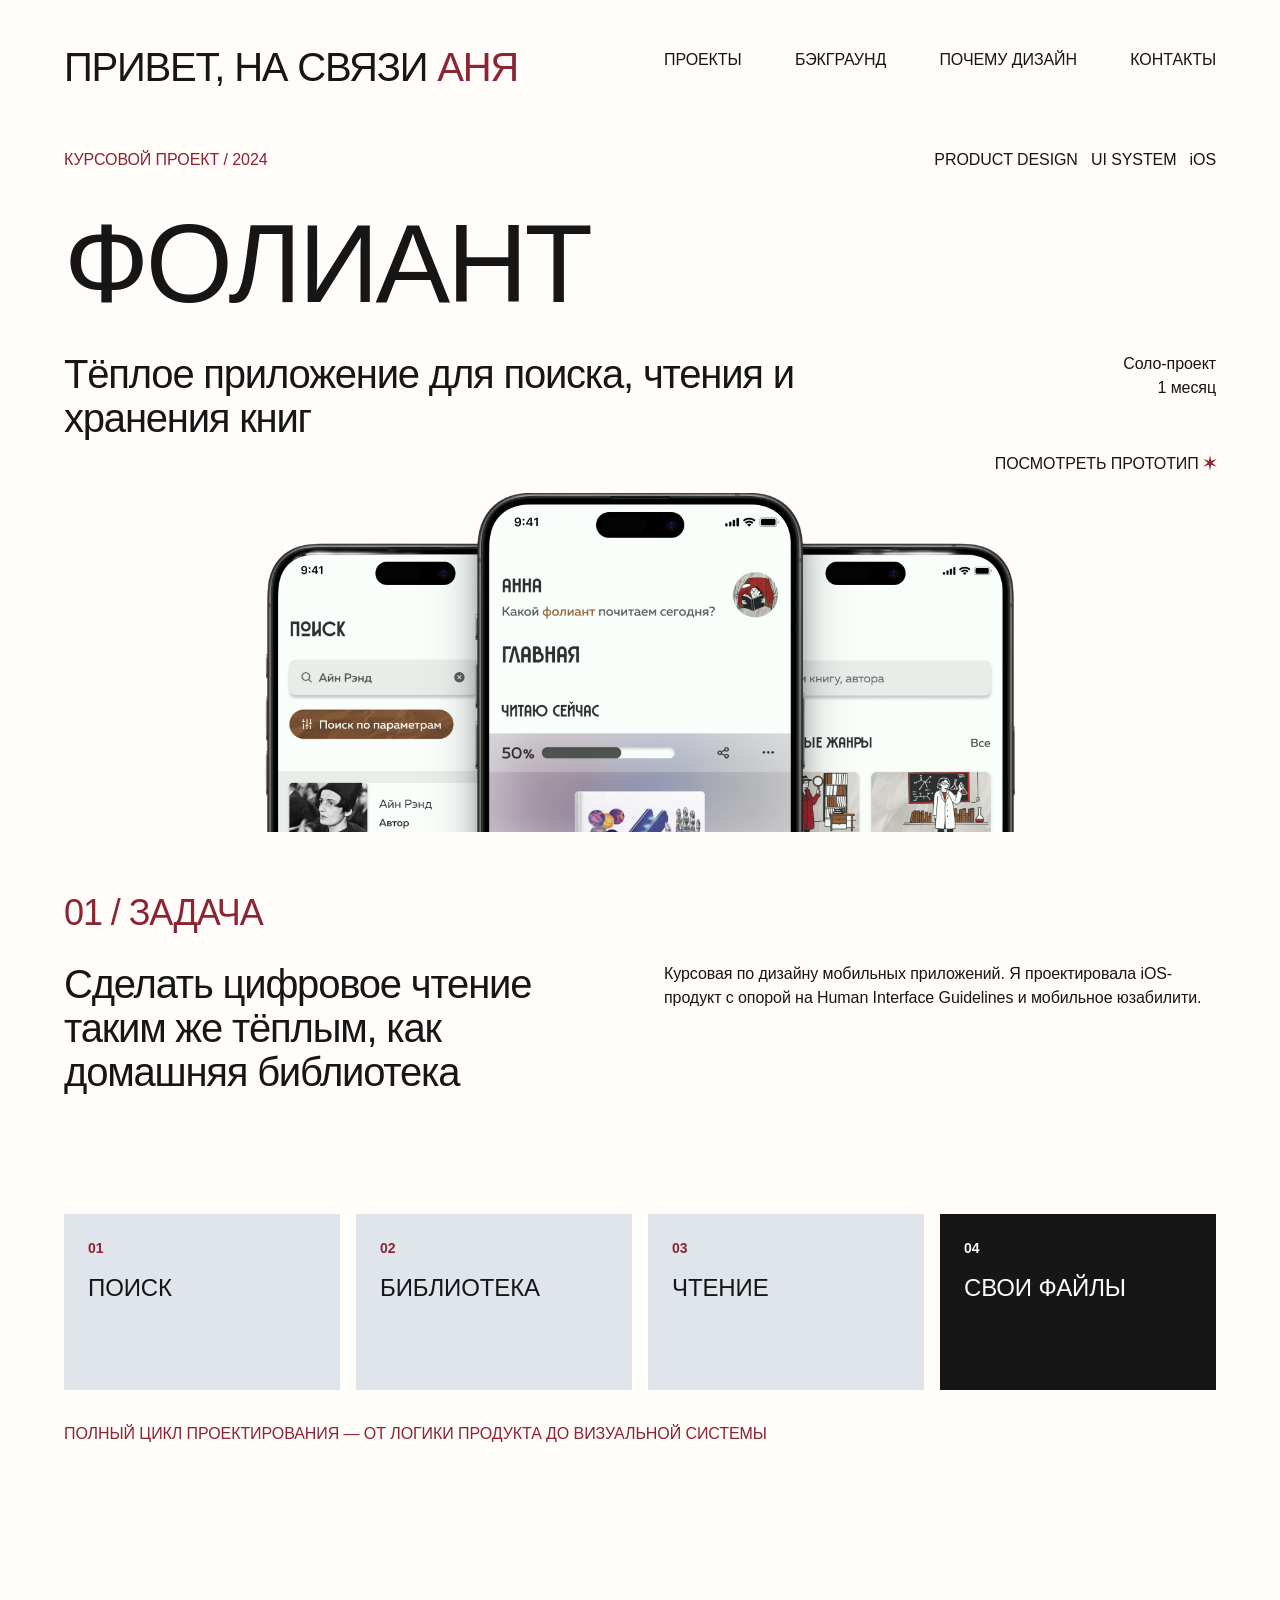
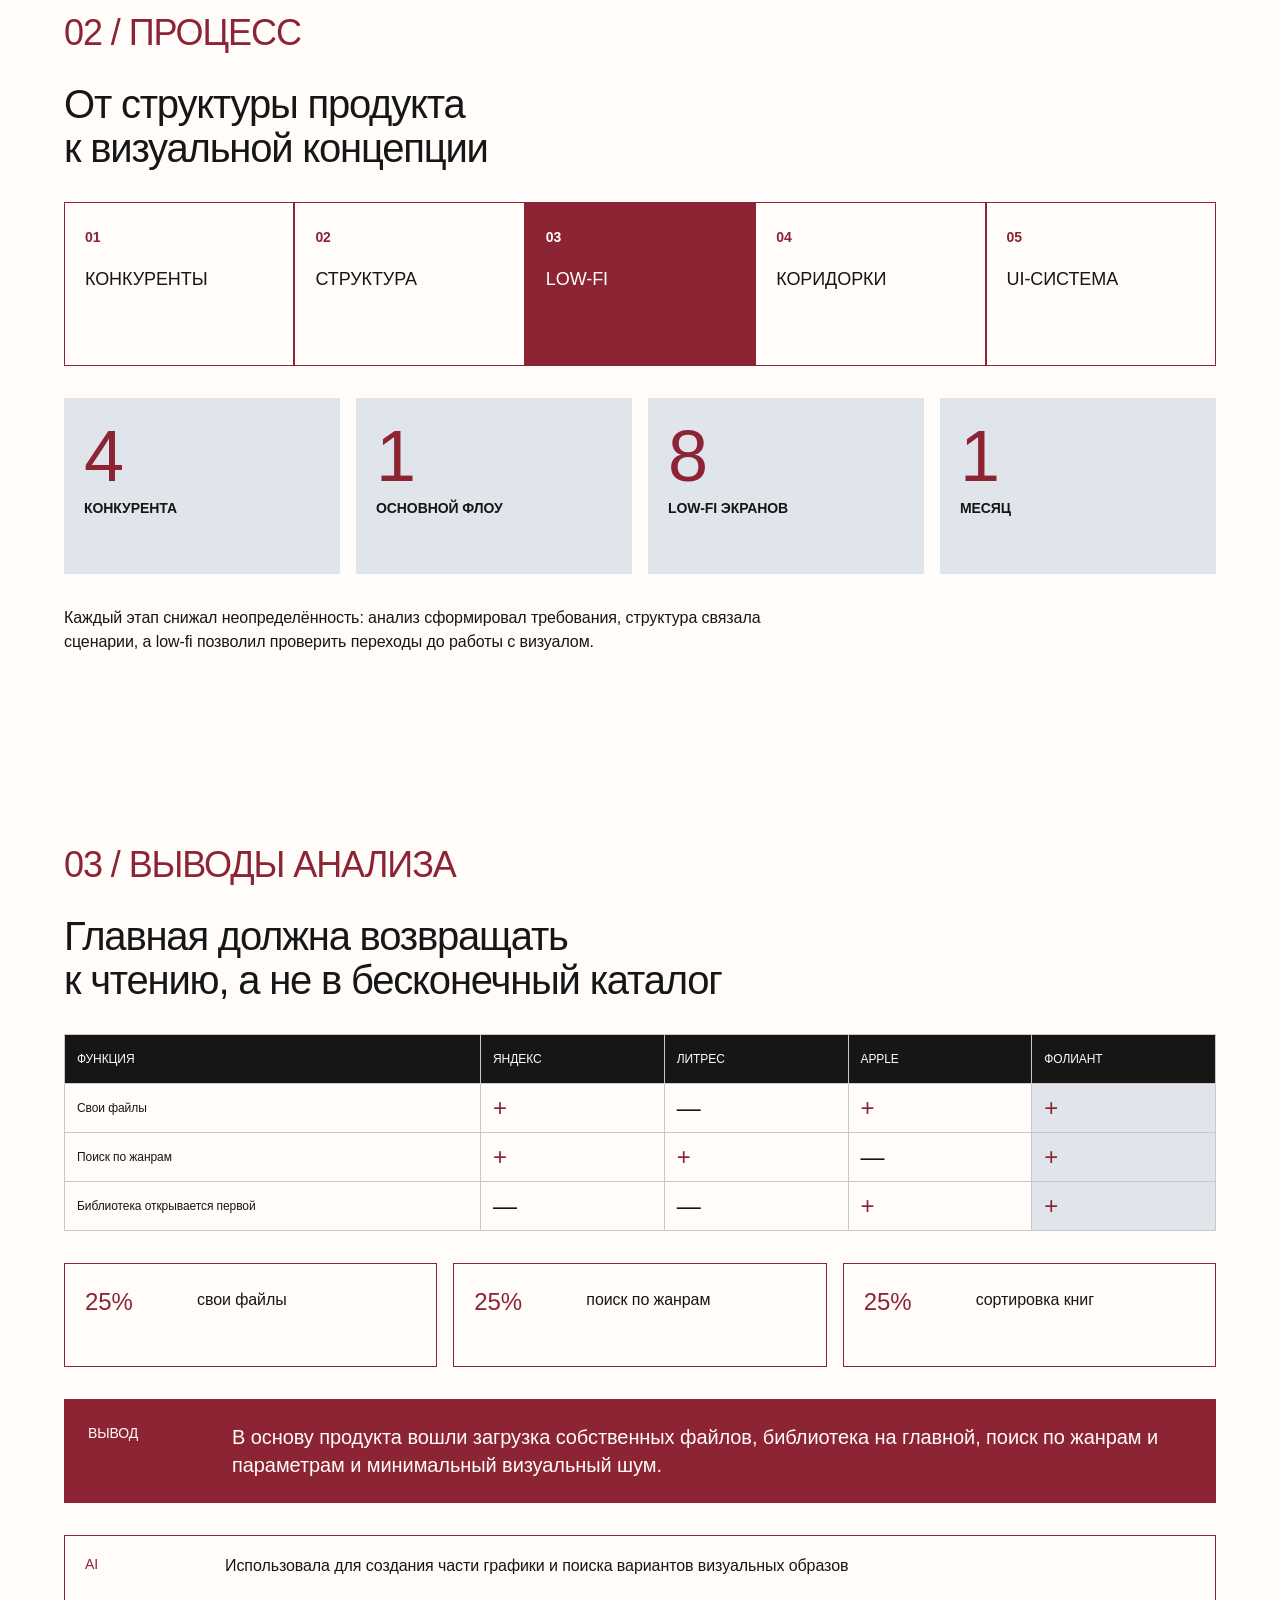
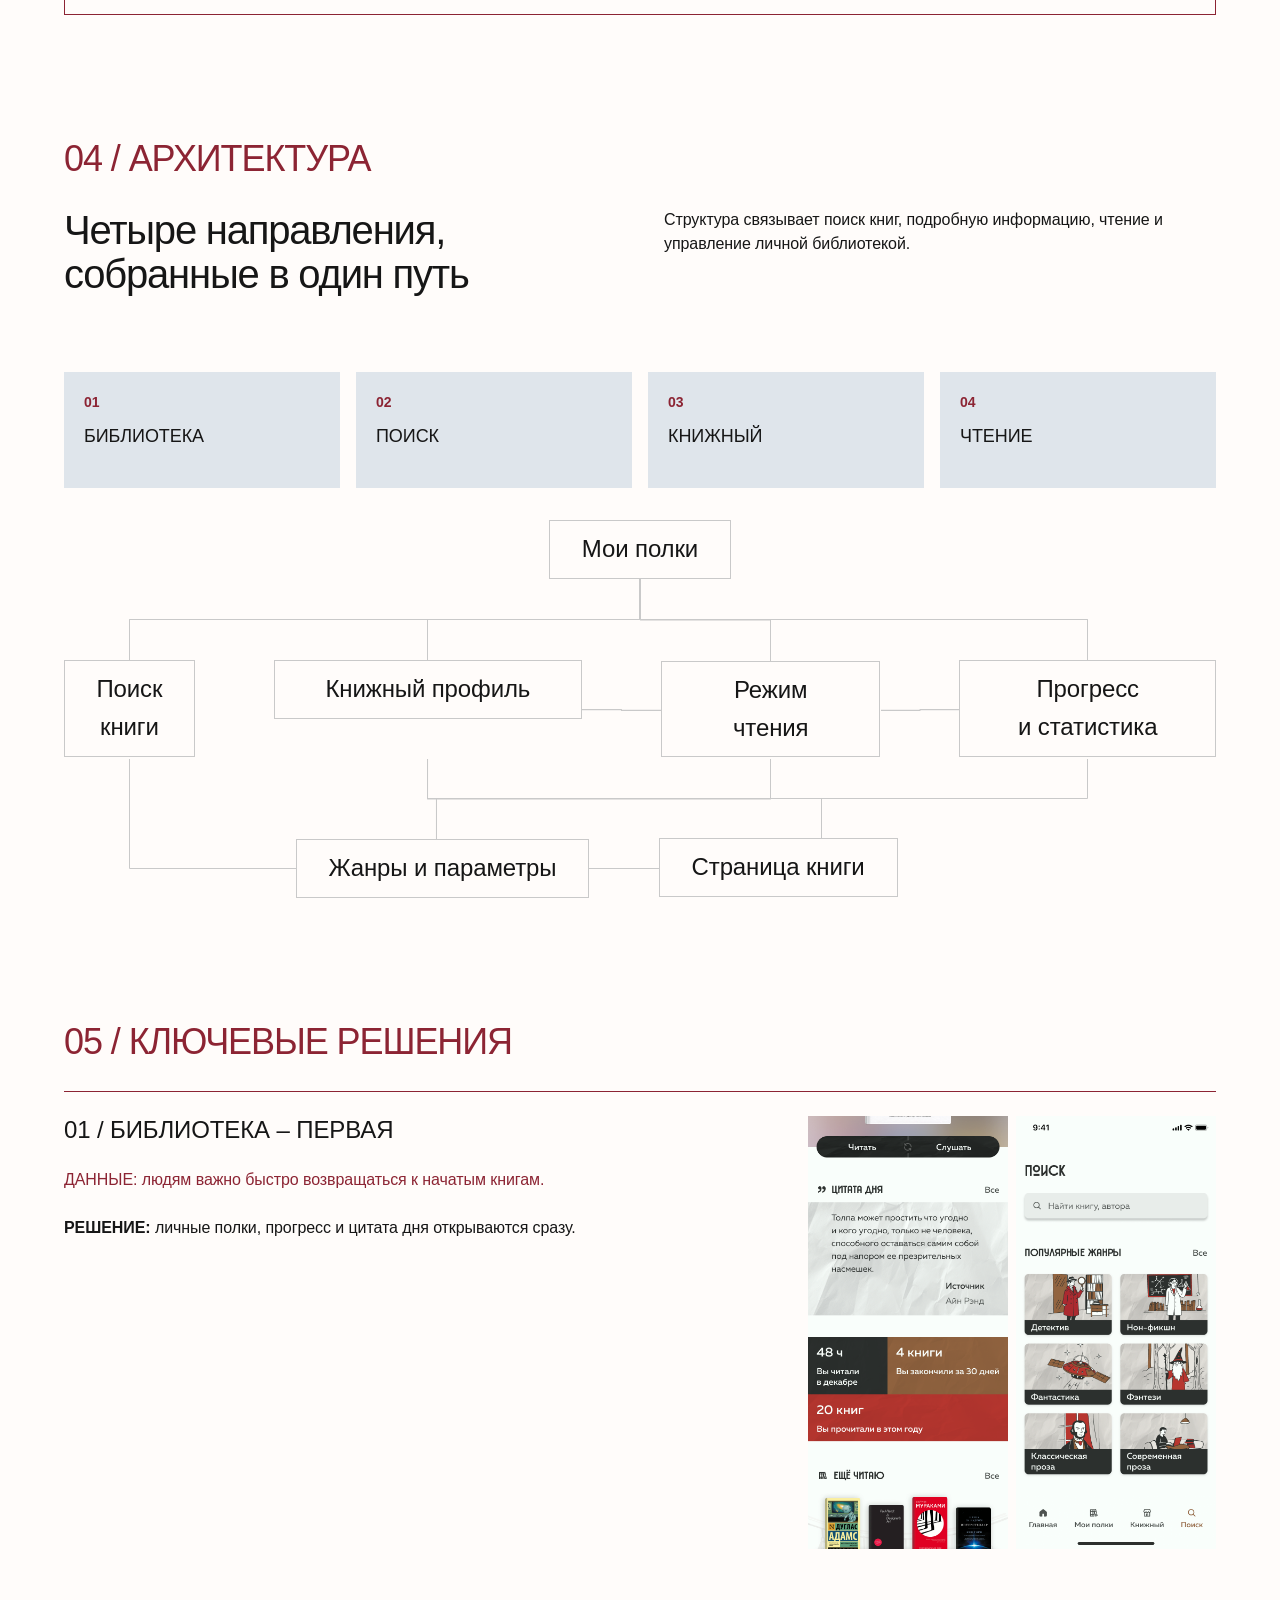
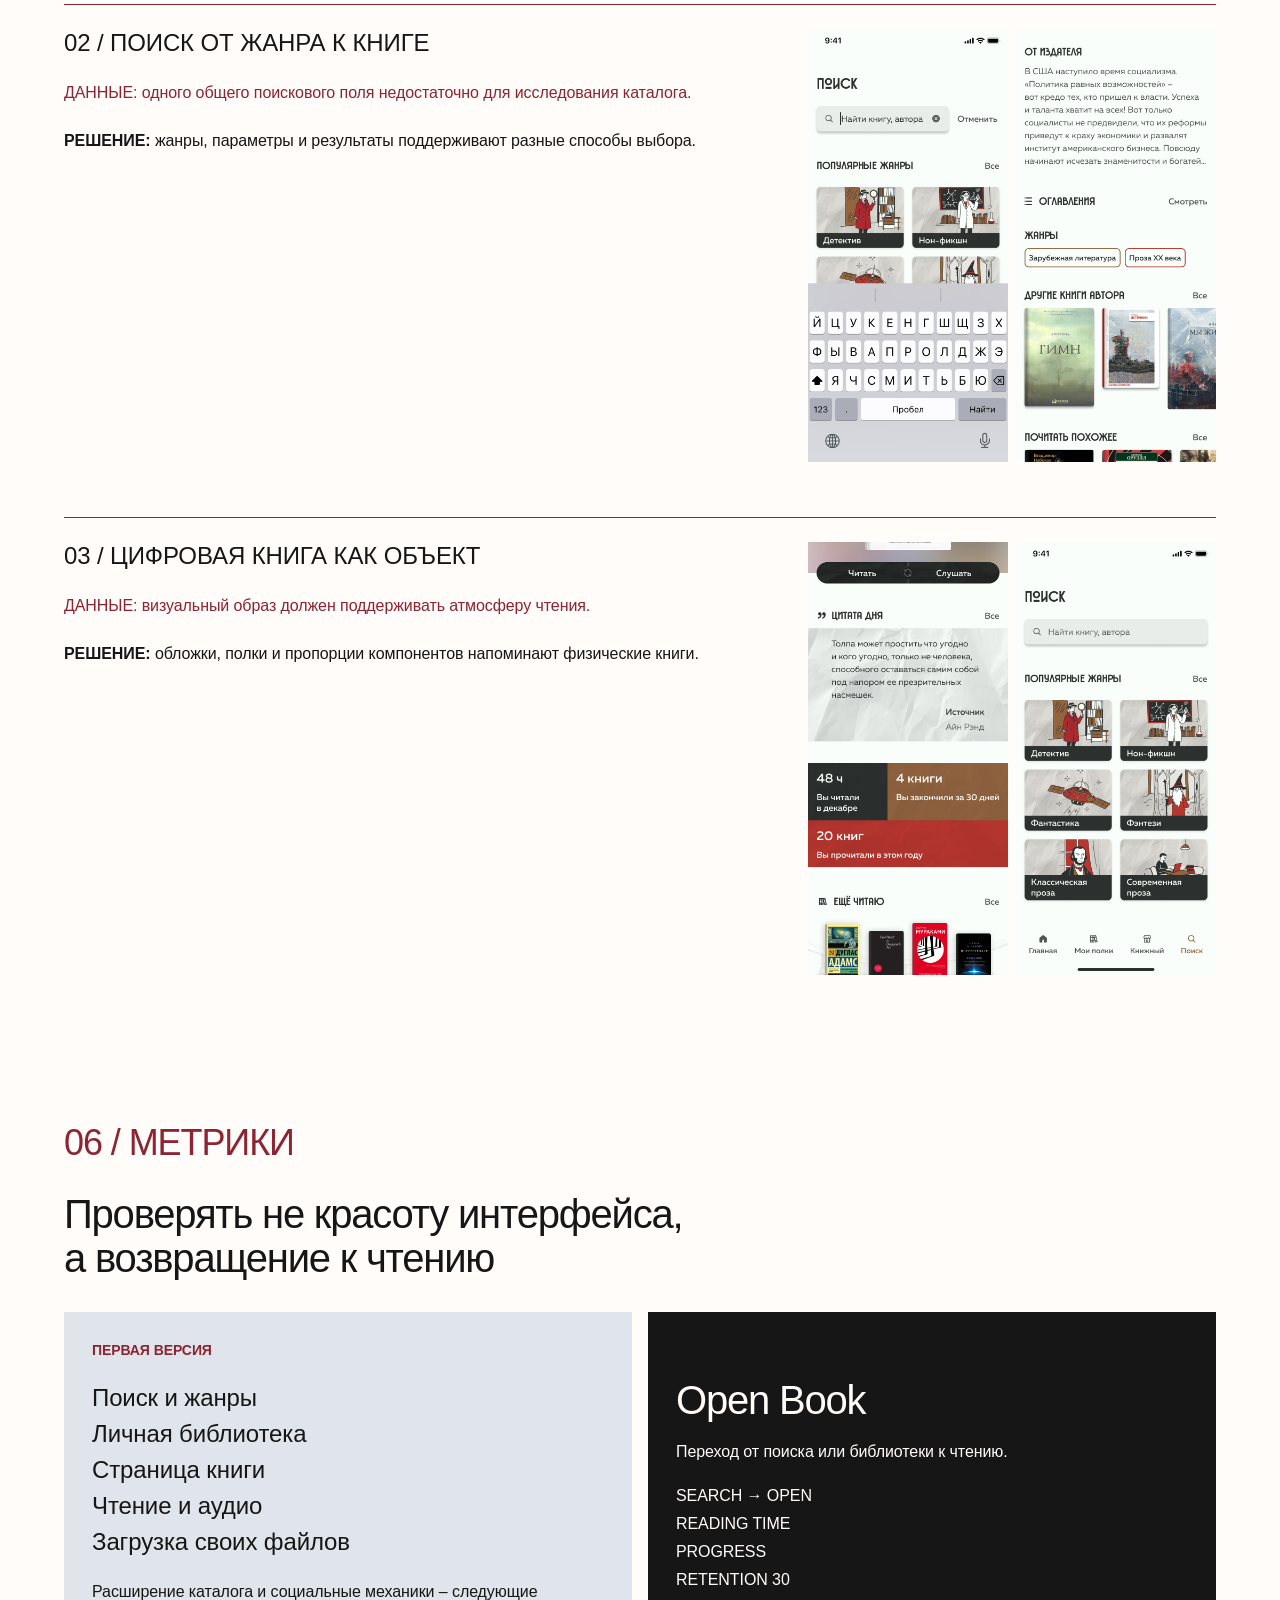
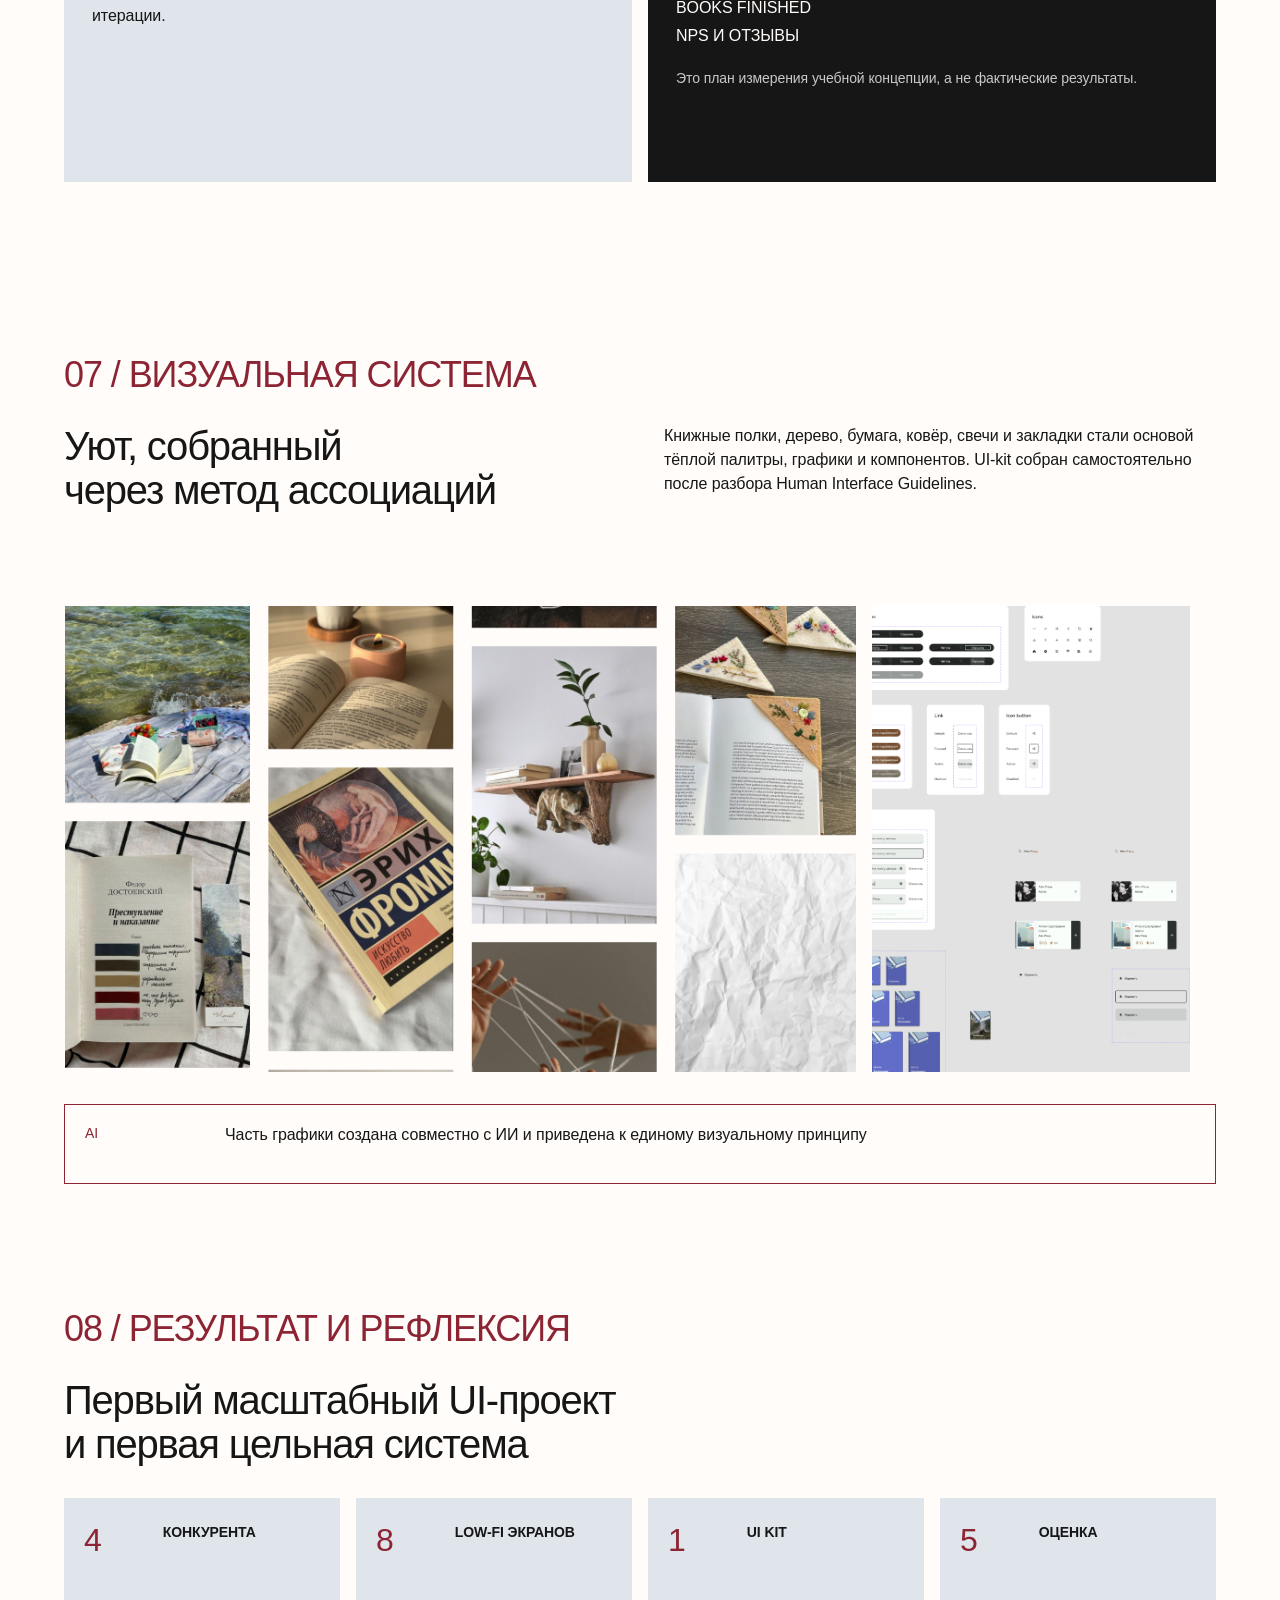
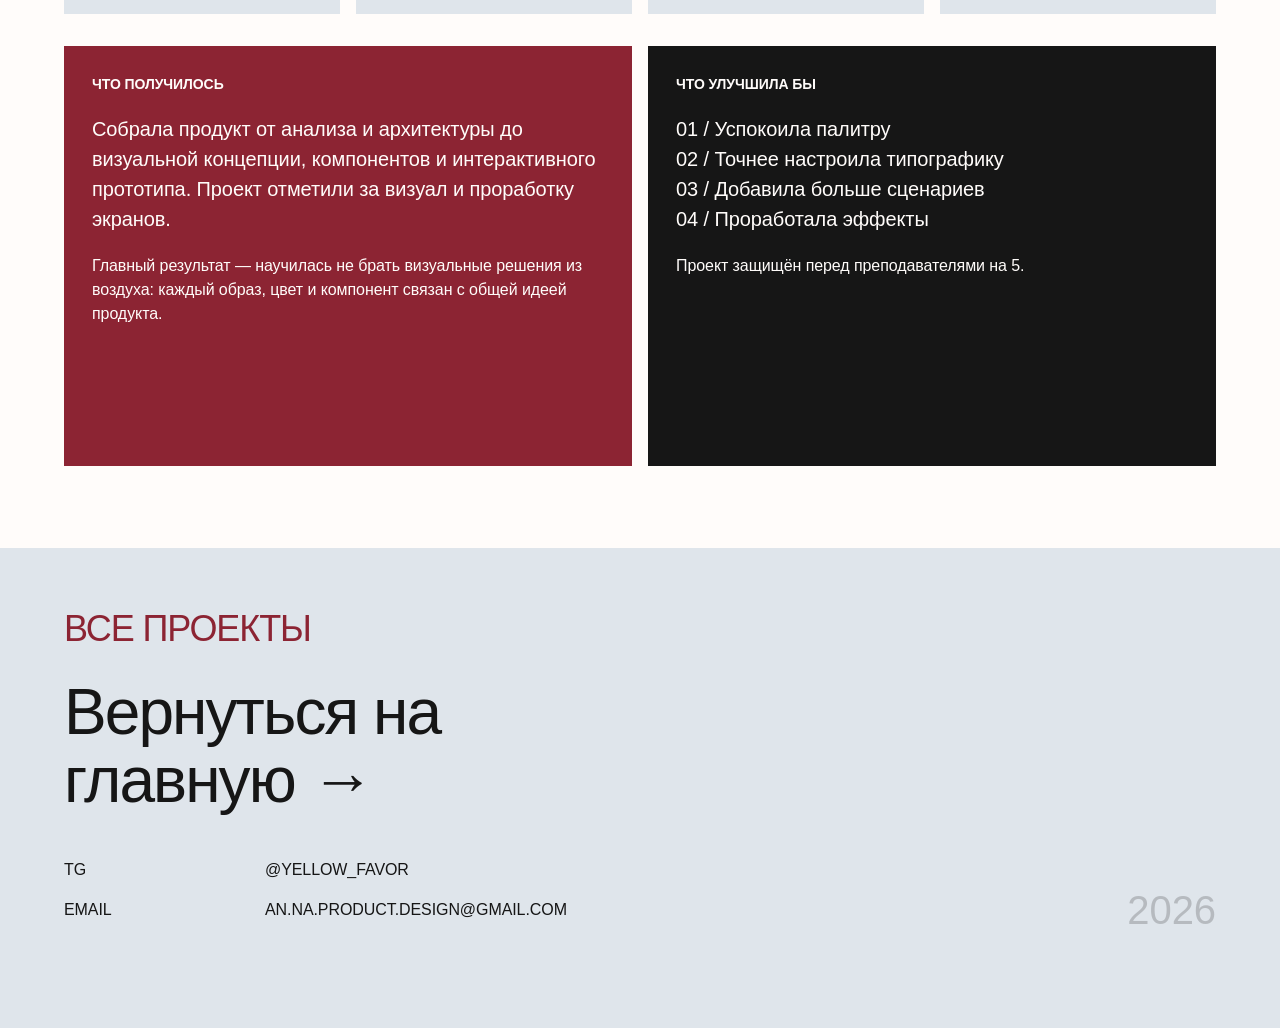
==== commit bbf305c2: "Rebuild Foliant case with semantic layout" ====
--- a/case-foliant.html
+++ b/case-foliant.html
@@ -4,8 +4,9 @@
     <meta charset="UTF-8">
     <meta name="viewport" content="width=device-width, initial-scale=1.0">
     <title>Фолиант — кейс Анны Семеновой</title>
-    <link rel="stylesheet" href="case-pognali.css">
-    <link rel="stylesheet" href="site-header.css">
+    <link rel="stylesheet" href="case-pognali.css?v=3">
+    <link rel="stylesheet" href="case-foliant.css?v=1">
+    <link rel="stylesheet" href="site-header.css?v=1">
 </head>
 <body>
     <header class="site-header">
@@ -21,21 +22,95 @@
         </nav>
     </header>
 
-    <main class="case-page">
-        <img src="./images/case-foliant/01-cover.png" alt="Обложка кейса «Фолиант»">
-        <img src="./images/case-foliant/02-task.png" alt="Задача">
-        <img src="./images/case-foliant/03-process.png" alt="Процесс проектирования">
-        <img src="./images/case-foliant/04-insights.png" alt="Выводы анализа">
-        <img src="./images/case-foliant/05-architecture.png" alt="Архитектура">
-        <img src="./images/case-foliant/06-decisions.png" alt="Ключевые решения">
-        <img src="./images/case-foliant/07-metrics.png" alt="Метрики продукта">
-        <img src="./images/case-foliant/08-visual-system.png" alt="Визуальная система">
-        <img src="./images/case-foliant/09-result.png" alt="Результат и рефлексия">
-        <section class="case-section">
-            <img src="./images/case-foliant/10-footer.png" alt="Вернуться на главную">
-            <a class="case-next-link" href="index.html" aria-label="Вернуться на главную страницу"></a>
+    <main class="case-page case-page--foliant">
+        <section class="foliant-section foliant-cover">
+            <div class="foliant-cover-device"><img src="images/case-foliant/foliant-cover-device.png" alt="Приложение «Фолиант» на трёх устройствах"></div>
+            <div class="foliant-kicker-row"><p>КУРСОВОЙ ПРОЕКТ / 2024</p><p>PRODUCT DESIGN&nbsp;&nbsp;&nbsp;UI SYSTEM&nbsp;&nbsp;&nbsp;iOS</p></div>
+            <h2 class="foliant-title">ФОЛИАНТ</h2>
+            <div class="foliant-intro"><p class="foliant-display">Тёплое приложение для поиска, чтения и хранения книг</p><div class="foliant-meta"><p>Соло-проект<br>1 месяц</p><span>ПОСМОТРЕТЬ ПРОТОТИП <b>✶</b></span></div></div>
+        </section>
+
+        <section class="foliant-section foliant-task">
+            <h2 class="section-label">01 / ЗАДАЧА</h2>
+            <div class="foliant-copy"><p class="foliant-display">Сделать цифровое чтение<br>таким же тёплым, как домашняя библиотека</p><p>Курсовая по дизайну мобильных приложений. Я проектировала iOS-продукт с опорой на Human Interface Guidelines и мобильное юзабилити.</p></div>
+            <div class="foliant-four foliant-journey"><article><b>01</b><h3>ПОИСК</h3></article><article><b>02</b><h3>БИБЛИОТЕКА</h3></article><article><b>03</b><h3>ЧТЕНИЕ</h3></article><article class="is-dark"><b>04</b><h3>СВОИ ФАЙЛЫ</h3></article></div>
+            <p class="foliant-accent-line">ПОЛНЫЙ ЦИКЛ ПРОЕКТИРОВАНИЯ — ОТ ЛОГИКИ ПРОДУКТА ДО ВИЗУАЛЬНОЙ СИСТЕМЫ</p>
+        </section>
+
+        <section class="foliant-section foliant-process-section">
+            <h2 class="section-label">02 / ПРОЦЕСС</h2>
+            <p class="foliant-display foliant-wide">От структуры продукта<br>к визуальной концепции</p>
+            <div class="foliant-process"><article><b>01</b><span>КОНКУРЕНТЫ</span></article><article><b>02</b><span>СТРУКТУРА</span></article><article class="is-accent"><b>03</b><span>LOW-FI</span></article><article><b>04</b><span>КОРИДОРКИ</span></article><article><b>05</b><span>UI-СИСТЕМА</span></article></div>
+            <div class="foliant-four foliant-numbers"><article><strong>4</strong><b>КОНКУРЕНТА</b></article><article><strong>1</strong><b>ОСНОВНОЙ ФЛОУ</b></article><article><strong>8</strong><b>LOW-FI ЭКРАНОВ</b></article><article><strong>1</strong><b>МЕСЯЦ</b></article></div>
+            <p class="foliant-closing-copy">Каждый этап снижал неопределённость: анализ сформировал требования, структура связала сценарии, а low-fi позволил проверить переходы до работы с визуалом.</p>
+        </section>
+
+        <section class="foliant-section foliant-insights">
+            <h2 class="section-label">03 / ВЫВОДЫ АНАЛИЗА</h2>
+            <p class="foliant-display foliant-wide">Главная должна возвращать<br>к чтению, а не в бесконечный каталог</p>
+            <table class="foliant-table"><thead><tr><th>ФУНКЦИЯ</th><th>ЯНДЕКС</th><th>ЛИТРЕС</th><th>APPLE</th><th>ФОЛИАНТ</th></tr></thead><tbody><tr><th>Свои файлы</th><td class="yes">+</td><td>—</td><td class="yes">+</td><td class="yes own">+</td></tr><tr><th>Поиск по жанрам</th><td class="yes">+</td><td class="yes">+</td><td>—</td><td class="yes own">+</td></tr><tr><th>Библиотека открывается первой</th><td>—</td><td>—</td><td class="yes">+</td><td class="yes own">+</td></tr></tbody></table>
+            <div class="foliant-three foliant-start-modes"><article><strong>25%</strong><span>свои файлы</span></article><article><strong>25%</strong><span>поиск по жанрам</span></article><article><strong>25%</strong><span>сортировка книг</span></article></div>
+            <div class="foliant-conclusion"><b>ВЫВОД</b><p>В основу продукта вошли загрузка собственных файлов, библиотека на главной, поиск по жанрам и параметрам и минимальный визуальный шум.</p></div>
+            <div class="foliant-outline-note"><b>AI</b><p>Использовала для создания части графики и поиска вариантов визуальных образов</p></div>
+        </section>
+
+        <section class="foliant-section foliant-architecture-section">
+            <h2 class="section-label">04 / АРХИТЕКТУРА</h2>
+            <div class="foliant-copy foliant-copy--short"><p class="foliant-display">Четыре направления,<br>собранные в один путь</p><p>Структура связывает поиск книг, подробную информацию, чтение и управление личной библиотекой.</p></div>
+            <div class="foliant-four foliant-primary-nav"><article><b>01</b><span>БИБЛИОТЕКА</span></article><article><b>02</b><span>ПОИСК</span></article><article><b>03</b><span>КНИЖНЫЙ</span></article><article><b>04</b><span>ЧТЕНИЕ</span></article></div>
+            <div class="foliant-map" aria-label="Архитектура приложения «Фолиант»">
+                <span class="foliant-line line-58-59"><img src="images/case-foliant/line-58-59.svg" alt=""></span>
+                <span class="foliant-line line-58-54"><img src="images/case-foliant/line-58-54.svg" alt=""></span>
+                <span class="foliant-line line-58-60"><img src="images/case-foliant/line-58-60.svg" alt=""></span>
+                <span class="foliant-line line-59-56"><img src="images/case-foliant/line-59-56.svg" alt=""></span>
+                <span class="foliant-line line-59-54"><img src="images/case-foliant/line-59-54.svg" alt=""></span>
+                <span class="foliant-line line-59-60"><img src="images/case-foliant/line-59-60.svg" alt=""></span>
+                <span class="foliant-line line-54-60"><img src="images/case-foliant/line-54-60.svg" alt=""></span>
+                <span class="foliant-line line-57-54"><img src="images/case-foliant/line-57-54.svg" alt=""></span>
+                <span class="foliant-line line-56-60"><img src="images/case-foliant/line-56-60.svg" alt=""></span>
+                <span class="foliant-line line-55-57"><img src="images/case-foliant/line-55-57.svg" alt=""></span>
+                <span class="foliant-line line-55-58"><img src="images/case-foliant/line-55-58.svg" alt=""></span>
+                <span class="foliant-line line-55-59"><img src="images/case-foliant/line-55-59.svg" alt=""></span>
+                <span class="foliant-line line-55-56"><img src="images/case-foliant/line-55-56.svg" alt=""></span>
+                <div class="map-node node-shelves"><span>Мои полки</span></div>
+                <div class="map-node node-search"><span>Поиск<br>книги</span></div>
+                <div class="map-node node-profile"><span>Книжный профиль</span></div>
+                <div class="map-node node-reading"><span>Режим<br>чтения</span></div>
+                <div class="map-node node-progress"><span>Прогресс<br>и статистика</span></div>
+                <div class="map-node node-genres"><span>Жанры и параметры</span></div>
+                <div class="map-node node-book"><span>Страница книги</span></div>
+            </div>
+        </section>
+
+        <section class="foliant-section foliant-decisions">
+            <h2 class="section-label">05 / КЛЮЧЕВЫЕ РЕШЕНИЯ</h2>
+            <article class="foliant-decision"><div><h3>01 / БИБЛИОТЕКА – ПЕРВАЯ</h3><p class="foliant-data">ДАННЫЕ: людям важно быстро возвращаться к начатым книгам.</p><p><b>РЕШЕНИЕ:</b> личные полки, прогресс и цитата дня открываются сразу.</p></div><div class="foliant-decision-media"><img src="images/case-foliant/decision-library.png" alt="Личная библиотека"><img src="images/case-foliant/decision-search.png" alt="Поиск книг"></div></article>
+            <article class="foliant-decision"><div><h3>02 / ПОИСК ОТ ЖАНРА К КНИГЕ</h3><p class="foliant-data">ДАННЫЕ: одного общего поискового поля недостаточно для исследования каталога.</p><p><b>РЕШЕНИЕ:</b> жанры, параметры и результаты поддерживают разные способы выбора.</p></div><div class="foliant-decision-media"><img src="images/case-foliant/decision-search-keyboard.png" alt="Поиск с клавиатурой"><img src="images/case-foliant/decision-book.png" alt="Страница книги"></div></article>
+            <article class="foliant-decision"><div><h3>03 / ЦИФРОВАЯ КНИГА КАК ОБЪЕКТ</h3><p class="foliant-data">ДАННЫЕ: визуальный образ должен поддерживать атмосферу чтения.</p><p><b>РЕШЕНИЕ:</b> обложки, полки и пропорции компонентов напоминают физические книги.</p></div><div class="foliant-decision-media"><img src="images/case-foliant/decision-library.png" alt="Личная библиотека"><img src="images/case-foliant/decision-search.png" alt="Поиск книг"></div></article>
+        </section>
+
+        <section class="foliant-section foliant-metrics">
+            <h2 class="section-label">06 / МЕТРИКИ</h2>
+            <p class="foliant-display foliant-wide">Проверять не красоту интерфейса,<br>а возвращение к чтению</p>
+            <div class="foliant-two foliant-metric-panels"><article class="is-light"><b>ПЕРВАЯ ВЕРСИЯ</b><p class="foliant-feature-list">Поиск и жанры<br>Личная библиотека<br>Страница книги<br>Чтение и аудио<br>Загрузка своих файлов</p><p>Расширение каталога и социальные механики – следующие итерации.</p></article><article class="is-dark"><h3>Open Book</h3><p>Переход от поиска или библиотеки к чтению.</p><p class="foliant-metric-list">SEARCH → OPEN<br>READING TIME<br>PROGRESS<br>RETENTION 30<br>BOOKS FINISHED<br>NPS И ОТЗЫВЫ</p><small>Это план измерения учебной концепции, а не фактические результаты.</small></article></div>
+        </section>
+
+        <section class="foliant-section foliant-visual">
+            <h2 class="section-label">07 / ВИЗУАЛЬНАЯ СИСТЕМА</h2>
+            <div class="foliant-copy"><p class="foliant-display">Уют, собранный<br>через метод ассоциаций</p><p>Книжные полки, дерево, бумага, ковёр, свечи и закладки стали основой тёплой палитры, графики и компонентов. UI-kit собран самостоятельно после разбора Human Interface Guidelines.</p></div>
+            <div class="foliant-visual-gallery"><div><img src="images/case-foliant/visual-moodboard.png" alt="Moodboard визуальной системы"></div><img src="images/case-foliant/visual-ui-kit.png" alt="Компоненты UI-kit"></div>
+            <div class="foliant-outline-note"><b>AI</b><p>Часть графики создана совместно с ИИ и приведена к единому визуальному принципу</p></div>
+        </section>
+
+        <section class="foliant-section foliant-result">
+            <h2 class="section-label">08 / РЕЗУЛЬТАТ И РЕФЛЕКСИЯ</h2>
+            <p class="foliant-display foliant-wide">Первый масштабный UI-проект<br>и первая цельная система</p>
+            <div class="foliant-four foliant-outcome"><article><strong>4</strong><b>КОНКУРЕНТА</b></article><article><strong>8</strong><b>LOW-FI ЭКРАНОВ</b></article><article><strong>1</strong><b>UI KIT</b></article><article><strong>5</strong><b>ОЦЕНКА</b></article></div>
+            <div class="foliant-two foliant-reflection"><article class="is-accent"><b>ЧТО ПОЛУЧИЛОСЬ</b><p class="foliant-medium">Собрала продукт от анализа и архитектуры до визуальной концепции, компонентов и интерактивного прототипа. Проект отметили за визуал и проработку экранов.</p><p>Главный результат — научилась не брать визуальные решения из воздуха: каждый образ, цвет и компонент связан с общей идеей продукта.</p></article><article class="is-dark"><b>ЧТО УЛУЧШИЛА БЫ</b><p class="foliant-medium">01 / Успокоила палитру<br>02 / Точнее настроила типографику<br>03 / Добавила больше сценариев<br>04 / Проработала эффекты</p><p>Проект защищён перед преподавателями на 5.</p></article></div>
         </section>
     </main>
+
+    <footer class="case-footer foliant-footer"><p class="section-label">ВСЕ ПРОЕКТЫ</p><a class="next-project" href="index.html">Вернуться на главную →</a><div class="case-footer-bottom"><dl><dt>TG</dt><dd><a href="https://t.me/yellow_favor">@YELLOW_FAVOR</a></dd><dt>EMAIL</dt><dd><a href="mailto:an.na.product.design@gmail.com">AN.NA.PRODUCT.DESIGN@GMAIL.COM</a></dd></dl><p>2026</p></div></footer>
     <script src="site-header.js" defer></script>
 </body>
 </html>
--- a/case-pognali.css
+++ b/case-pognali.css
@@ -5,8 +5,8 @@
 p,h1,h2,h3,figure,dl,dd{margin:0}a{color:inherit}.case-page,.case-footer{width:min(100%,var(--case-width));margin-inline:auto;background:var(--surface)}
 
 /* Legacy cases still use full-section exports until they are rebuilt. */
-.case-page:not(.case-page--pognali){margin-top:calc(-1 * var(--site-header-height));overflow:hidden}
-.case-page:not(.case-page--pognali)>img,.case-page:not(.case-page--pognali)>.case-section>img{display:block;width:100%;height:auto}
+.case-page--legacy{margin-top:calc(-1 * var(--site-header-height));overflow:hidden}
+.case-page--legacy>img,.case-page--legacy>.case-section>img{display:block;width:100%;height:auto}
 .case-section{position:relative}.case-next-link{position:absolute;top:96px;left:64px;width:552px;height:180px}.case-next-link:focus-visible{outline:3px solid var(--accent)}
 
 /* Pognali case: the 1152px Figma grid inside the 1280px canvas. */
@@ -15,7 +15,7 @@
 .two-columns{display:grid;grid-template-columns:repeat(2,minmax(0,1fr));gap:48px}.section-copy{min-height:132px;align-items:start}.section-copy>p:last-child{max-width:552px}
 .display-copy{font-size:40px;font-weight:500;line-height:44px;letter-spacing:-1.2px}.display-wide{max-width:900px}.micro-label,.accent-note,.tile>b,.panel>.micro-label{color:var(--accent);font-size:14px;font-weight:700;line-height:20px}.accent-note{font-size:16px;line-height:24px}
 
-.case-cover{min-height:904px;padding-top:32px}.case-kicker-row{display:flex;height:32px;align-items:center;justify-content:space-between}.case-kicker{color:var(--accent);font-weight:500}.case-tags{text-align:right}.case-title{font-size:112px;font-weight:500;line-height:112px;letter-spacing:-3.36px}.case-intro{display:flex;min-height:144px;justify-content:space-between}.case-lead{width:752px;font-size:40px;font-weight:500;line-height:44px;letter-spacing:-1.2px}.case-meta{display:flex;flex-direction:column;align-items:flex-end;text-align:right}.case-action{margin-top:12px;font-weight:500}.case-action b{color:var(--accent)}
+.case-cover{min-height:904px;padding-top:32px}.case-kicker-row{display:flex;height:32px;align-items:center;justify-content:space-between}.case-kicker{color:var(--accent);font-weight:500}.case-tags{text-align:right}.case-title{font-size:112px;font-weight:500;line-height:112px;letter-spacing:-3.36px}.case-intro{display:flex;min-height:144px;justify-content:space-between}.case-lead{width:752px;font-size:40px;font-weight:500;line-height:44px;letter-spacing:-1.2px}.case-meta{display:flex;flex-direction:column;align-items:flex-end;text-align:right}.case-action{margin-top:12px;color:inherit;font-weight:500;text-decoration:none}.case-action b{color:var(--accent)}
 .cover-gallery{display:flex;height:424px;padding:32px;gap:24px;align-items:center;justify-content:center;background:var(--ink)}.phone{position:relative;width:181px;height:360px}.phone>img:first-child{position:absolute;top:14px;left:14px;width:154px;height:333px;border-radius:22px;object-fit:cover}.phone-frame{position:absolute;inset:0;width:181px;height:360px;object-fit:fill;pointer-events:none}
 
 .tile-grid{display:grid;grid-template-columns:repeat(4,minmax(0,1fr));gap:16px}.tile{height:176px;padding:24px;background:var(--pale)}.tile h3{margin-top:16px;font-size:24px;font-weight:500;line-height:28px}.tile-dark,.panel-dark{color:var(--surface);background:var(--ink)}.tile-dark>b{color:var(--surface)}
--- a/case-foliant.css
+++ b/case-foliant.css
@@ -0,0 +1,158 @@
+/* Foliant case — semantic desktop layout on the shared 1280 / 1152 grid. */
+.case-page--foliant { background: var(--surface); }
+.foliant-section { min-height: 720px; padding: 64px; overflow: hidden; }
+.foliant-section:not(.foliant-cover) > * + * { margin-top: 32px; }
+.foliant-display { font-size: 40px; font-weight: 500; line-height: 44px; letter-spacing: -1.2px; }
+.foliant-wide { width: 900px; }
+.foliant-copy { display: grid; height: 150px; grid-template-columns: repeat(2, minmax(0, 1fr)); gap: 48px; }
+.foliant-copy--short { height: 132px; }
+.foliant-two { display: grid; grid-template-columns: repeat(2, minmax(0, 1fr)); gap: 16px; }
+.foliant-three { display: grid; grid-template-columns: repeat(3, minmax(0, 1fr)); gap: 16px; }
+.foliant-four { display: grid; grid-template-columns: repeat(4, minmax(0, 1fr)); gap: 16px; }
+.foliant-closing-copy { width: 752px; }
+.foliant-medium { font-size: 20px; font-weight: 500; line-height: 30px; letter-spacing: -0.1px; }
+.is-dark { color: var(--surface); background: var(--ink) !important; }
+.is-accent { color: var(--surface); background: var(--accent) !important; }
+
+/* 01 / Cover */
+.foliant-cover { position: relative; min-height: 720px; padding-top: 32px; }
+.foliant-kicker-row { position: relative; z-index: 2; display: flex; height: 32px; align-items: center; justify-content: space-between; font-weight: 500; }
+.foliant-kicker-row p:first-child { color: var(--accent); }
+.foliant-kicker-row p:last-child { text-align: right; }
+.foliant-title { position: relative; z-index: 2; margin: 32px 0 0; font-size: 112px; font-weight: 500; line-height: 112px; letter-spacing: -3.36px; }
+.foliant-intro { position: relative; z-index: 2; display: flex; height: 144px; margin-top: 32px; justify-content: space-between; }
+.foliant-intro > .foliant-display { width: 752px; }
+.foliant-meta { display: flex; width: 221px; flex-direction: column; align-items: flex-end; justify-content: space-between; text-align: right; }
+.foliant-meta span { min-height: 44px; font-weight: 500; white-space: nowrap; }
+.foliant-meta b { color: var(--accent); }
+.foliant-cover-device { position: absolute; z-index: 1; top: 381px; left: 265px; width: 750px; height: 677px; overflow: hidden; }
+.foliant-cover-device img { position: absolute; top: -111px; left: -234px; width: 1219px; height: 914px; max-width: none; }
+
+/* 01 / Task */
+.foliant-task { min-height: 720px; }
+.foliant-task .foliant-copy { height: 220px; }
+.foliant-journey article { height: 176px; padding: 24px; background: var(--pale); }
+.foliant-journey b { display: block; color: var(--accent); font-size: 14px; line-height: 20px; }
+.foliant-journey h3 { margin: 16px 0 0; font-size: 24px; font-weight: 500; line-height: 28px; letter-spacing: -0.12px; }
+.foliant-journey .is-dark b { color: inherit; }
+.foliant-accent-line { color: var(--accent); font-weight: 500; }
+
+/* 02 / Process */
+.foliant-process-section { min-height: 832px; }
+.foliant-process { display: grid; height: 164px; grid-template-columns: repeat(5, 1fr); }
+.foliant-process article { padding: 24px 20px; border: 1px solid var(--accent); }
+.foliant-process b { display: block; color: var(--accent); font-size: 14px; line-height: 20px; }
+.foliant-process span { display: block; margin-top: 20px; font-size: 18px; font-weight: 500; line-height: 24px; }
+.foliant-process .is-accent b { color: inherit; }
+.foliant-numbers article { height: 176px; padding: 20px; background: var(--pale); }
+.foliant-numbers strong { display: block; color: var(--accent); font-size: 72px; font-weight: 500; line-height: 76px; letter-spacing: -2.16px; }
+.foliant-numbers b { display: block; margin-top: 4px; font-size: 14px; line-height: 20px; }
+
+/* 03 / Analysis */
+.foliant-insights { height: 894px; min-height: 894px; }
+.foliant-table { width: 100%; height: 196px; table-layout: fixed; border-collapse: collapse; }
+.foliant-table th, .foliant-table td { height: 49px; padding: 8px 12px; border: 1px solid #c9c9c9; text-align: left; }
+.foliant-table th:first-child { width: 416px; }
+.foliant-table thead th { color: var(--surface); background: var(--ink); font-size: 12px; font-weight: 500; }
+.foliant-table tbody th { font-size: 12px; font-weight: 400; }
+.foliant-table tbody td { font-size: 24px; font-weight: 500; }
+.foliant-table .yes { color: var(--accent); }
+.foliant-table .own { background: var(--pale); }
+.foliant-start-modes article { display: flex; height: 104px; padding: 24px 20px; gap: 12px; border: 1px solid var(--accent); }
+.foliant-start-modes strong { width: 100px; color: var(--accent); font-size: 24px; font-weight: 500; line-height: 28px; }
+.foliant-conclusion, .foliant-outline-note { display: grid; width: 100%; grid-template-columns: 120px 1fr; gap: 24px; }
+.foliant-conclusion { min-height: 104px; padding: 24px; color: var(--surface); background: var(--accent); }
+.foliant-conclusion b, .foliant-outline-note b { font-size: 14px; font-weight: 500; line-height: 20px; }
+.foliant-conclusion p { font-size: 20px; font-weight: 500; line-height: 28px; }
+.foliant-outline-note { height: 80px; padding: 18px 20px; border: 1px solid var(--accent); gap: 20px; }
+.foliant-outline-note b { width: 80px; color: var(--accent); }
+
+/* 04 / Architecture */
+.foliant-architecture-section { min-height: 883.422px; }
+.foliant-primary-nav article { height: 116px; padding: 20px; background: var(--pale); }
+.foliant-primary-nav b { display: block; color: var(--accent); font-size: 14px; line-height: 20px; }
+.foliant-primary-nav span { display: block; margin-top: 12px; font-size: 18px; font-weight: 500; line-height: 24px; }
+.foliant-map { position: relative; width: 1152px; height: 377.422px; }
+.foliant-line { position: absolute; z-index: 0; display: block; }
+.foliant-line img { position: absolute; display: block; width: 100%; height: 100%; max-width: none; }
+.foliant-map .map-node { position: absolute; z-index: 1; display: flex; padding: 9.867px 29.602px; flex-direction: column; align-items: center; justify-content: center; border: 1px solid #c9c9c9; background: var(--surface); font-size: 24px; font-weight: 400; line-height: 38.315px; letter-spacing: -0.12px; text-align: center; }
+.foliant-map .map-node > span { display: block; width: 100%; }
+.node-shelves > span, .node-genres > span, .node-book > span { white-space: nowrap; }
+.node-shelves { top: 0; left: 485.398px; width: 181.203px; height: 58.734px; }
+.node-search { top: 139.869px; left: 0; width: 130.741px; height: 96.734px; }
+.node-profile { top: 139.869px; left: 209.678px; width: 308.351px; height: 58.734px; }
+.node-reading { top: 140.608px; left: 596.967px; width: 219.546px; height: 96.734px; }
+.node-progress { top: 139.869px; left: 895.451px; width: 256.548px; height: 96.734px; }
+.node-genres { top: 318.959px; left: 231.881px; width: 293.203px; height: 58.734px; }
+.node-book { top: 318.218px; left: 594.501px; width: 239.203px; height: 58.734px; }
+.line-58-59 { top: 189.204px; left: 518.029px; width: 78.938px; height: .74px; }
+.line-58-59 img, .line-59-56 img { top: -50%; height: calc(100% + 1px); }
+.line-58-54 { top: 238.54px; left: 363.854px; width: 8.634px; height: 80.418px; }
+.line-58-54 img { left: -.5px; width: calc(100% + 1px); }
+.line-58-60 { top: 238.54px; left: 363.854px; width: 393.456px; height: 79.678px; }
+.line-58-60 img, .line-59-54 img, .line-59-60 img, .line-56-60 img { left: -.5px; width: calc(100% + 1px); }
+.line-59-56 { top: 189.204px; left: 816.513px; width: 78.938px; height: .74px; }
+.line-59-54 { top: 239.281px; left: 372.488px; width: 334.253px; height: 79.678px; }
+.line-59-60 { top: 239.281px; left: 706.74px; width: 50.57px; height: 78.938px; }
+.line-54-60 { top: 348.064px; left: 505.277px; width: 89.801px; height: 0; }
+.line-54-60 img { top: -.5px; height: 1px; }
+.line-57-54 { top: 238.54px; left: 65.37px; width: 166.51px; height: 110.02px; }
+.line-57-54 img { right: 0; bottom: -.5px; width: calc(100% + .5px); height: calc(100% + .5px); }
+.line-56-60 { top: 238.54px; left: 757.31px; width: 266.415px; height: 79.678px; }
+.line-55-57 { top: 59.204px; left: 65.37px; width: 510.63px; height: 80.665px; }
+.line-55-58 { top: 59.204px; left: 363.854px; width: 212.146px; height: 80.665px; }
+.line-55-58 img, .line-55-59 img, .line-55-56 img { left: -.5px; width: calc(100% + 1px); }
+.line-55-59 { top: 59.204px; left: 576px; width: 130.741px; height: 81.405px; }
+.line-55-56 { top: 59.204px; left: 576px; width: 447.726px; height: 80.665px; }
+
+/* 05 / Key decisions */
+.foliant-decisions { height: 1701px; min-height: 1701px; }
+.foliant-decision { display: grid; height: 481px; min-height: 481px; padding: 24px 0; grid-template-columns: minmax(0, 1fr) 408px; overflow: hidden; border-top: 1px solid var(--accent); }
+.foliant-decision h3 { margin: 0; font-size: 24px; font-weight: 500; line-height: 28px; letter-spacing: -0.12px; }
+.foliant-decision p { margin-top: 24px; }
+.foliant-decision .foliant-data { color: var(--accent); }
+.foliant-decision-media { display: flex; height: 433px; gap: 8px; }
+.foliant-decision-media img { width: 200px; height: 433px; object-fit: cover; }
+
+/* 06 / Metrics */
+.foliant-metrics { min-height: 832px; }
+.foliant-metric-panels > article { display: flex; height: 470px; padding: 28px; flex-direction: column; align-items: flex-start; }
+.foliant-metric-panels .is-light { background: var(--pale); }
+.foliant-metric-panels article > b { color: var(--accent); font-size: 14px; line-height: 20px; }
+.foliant-feature-list { margin-top: 20px; font-size: 24px; font-weight: 500; line-height: 36px; letter-spacing: -0.12px; }
+.foliant-feature-list + p { margin-top: 20px; }
+.foliant-metric-panels .is-dark { padding-top: 66px; }
+.foliant-metric-panels h3 { margin: 0; font-size: 40px; font-weight: 500; line-height: 44px; letter-spacing: -1.2px; }
+.foliant-metric-panels .is-dark > p, .foliant-metric-panels small { margin-top: 18px; }
+.foliant-metric-list { font-weight: 500; line-height: 28px; }
+.foliant-metric-panels small { color: #c9c9c9; font-size: 14px; line-height: 20px; }
+
+/* 07 / Visual system */
+.foliant-visual { min-height: 954px; }
+.foliant-visual-gallery { display: grid; height: 466px; grid-template-columns: 792px 318px; gap: 16px; overflow: hidden; }
+.foliant-visual-gallery > div { position: relative; height: 466px; overflow: hidden; }
+.foliant-visual-gallery > div img { position: absolute; top: -609px; left: -36px; width: 869px; height: 1609px; max-width: none; }
+.foliant-visual-gallery > img { width: 318px; height: 476px; object-fit: cover; }
+
+/* 08 / Result */
+.foliant-result { min-height: 900px; }
+.foliant-outcome article { display: flex; height: 116px; padding: 24px 20px; gap: 12px; background: var(--pale); }
+.foliant-outcome strong { width: 68px; color: var(--accent); font-size: 32px; font-weight: 500; line-height: 36px; }
+.foliant-outcome b { width: 160px; font-size: 14px; line-height: 20px; }
+.foliant-reflection > article { display: flex; height: 420px; padding: 28px; flex-direction: column; gap: 20px; }
+.foliant-reflection > article > b { font-size: 14px; line-height: 20px; }
+.foliant-reflection .is-accent b { color: inherit; }
+.foliant-footer { height: 480px; }
+
+@media (max-width: 1100px) {
+    .foliant-section { padding-inline: 40px; }
+    .foliant-cover { padding-top: 32px; }
+    .foliant-cover-device { left: 137px; }
+    .foliant-copy { grid-template-columns: repeat(2, minmax(0, 1fr)); gap: 32px; }
+    .foliant-wide { max-width: 100%; }
+    .foliant-decision { grid-template-columns: minmax(0, 1fr) 368px; }
+    .foliant-decision-media img { width: 180px; height: 390px; }
+    .foliant-decision-media { height: 390px; }
+    .foliant-map { transform: scale(.8194); transform-origin: top left; }
+    .foliant-visual-gallery { grid-template-columns: minmax(0, 792px) 318px; transform: scale(.8194); transform-origin: top left; }
+}
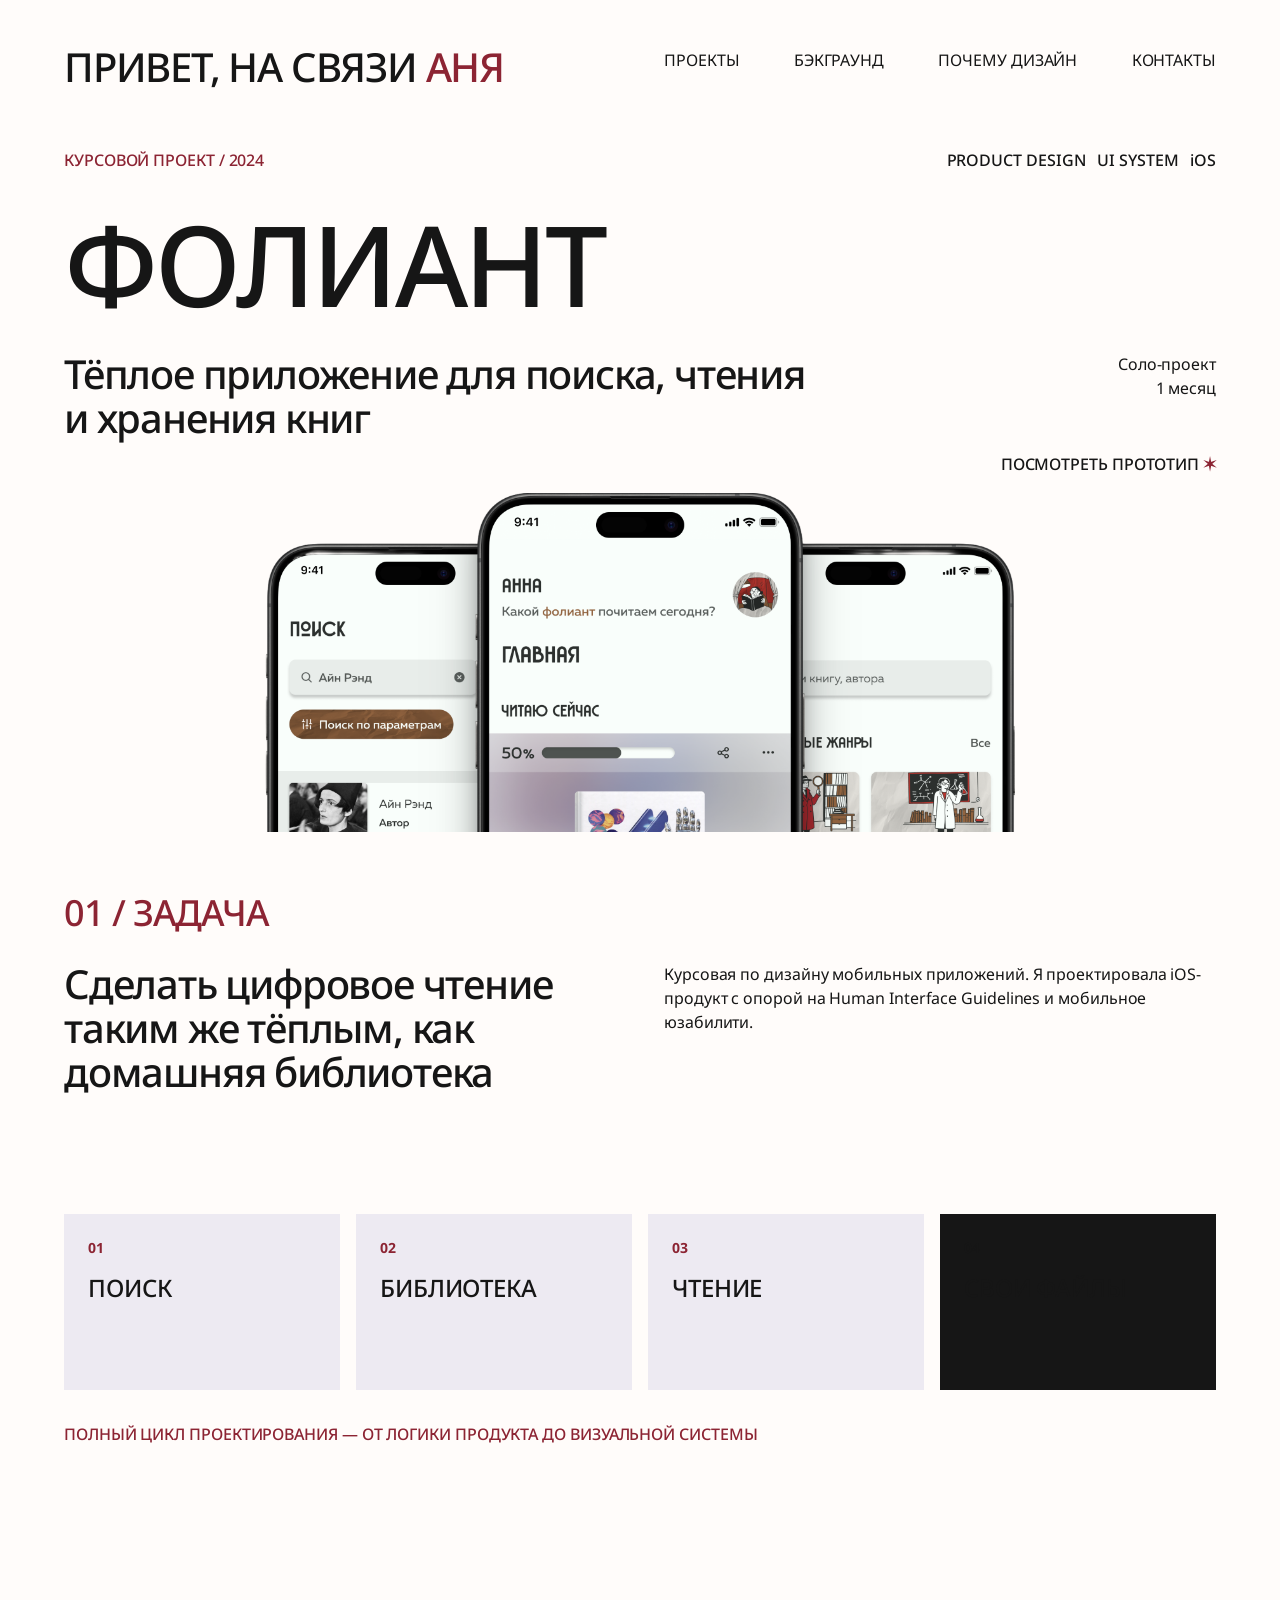
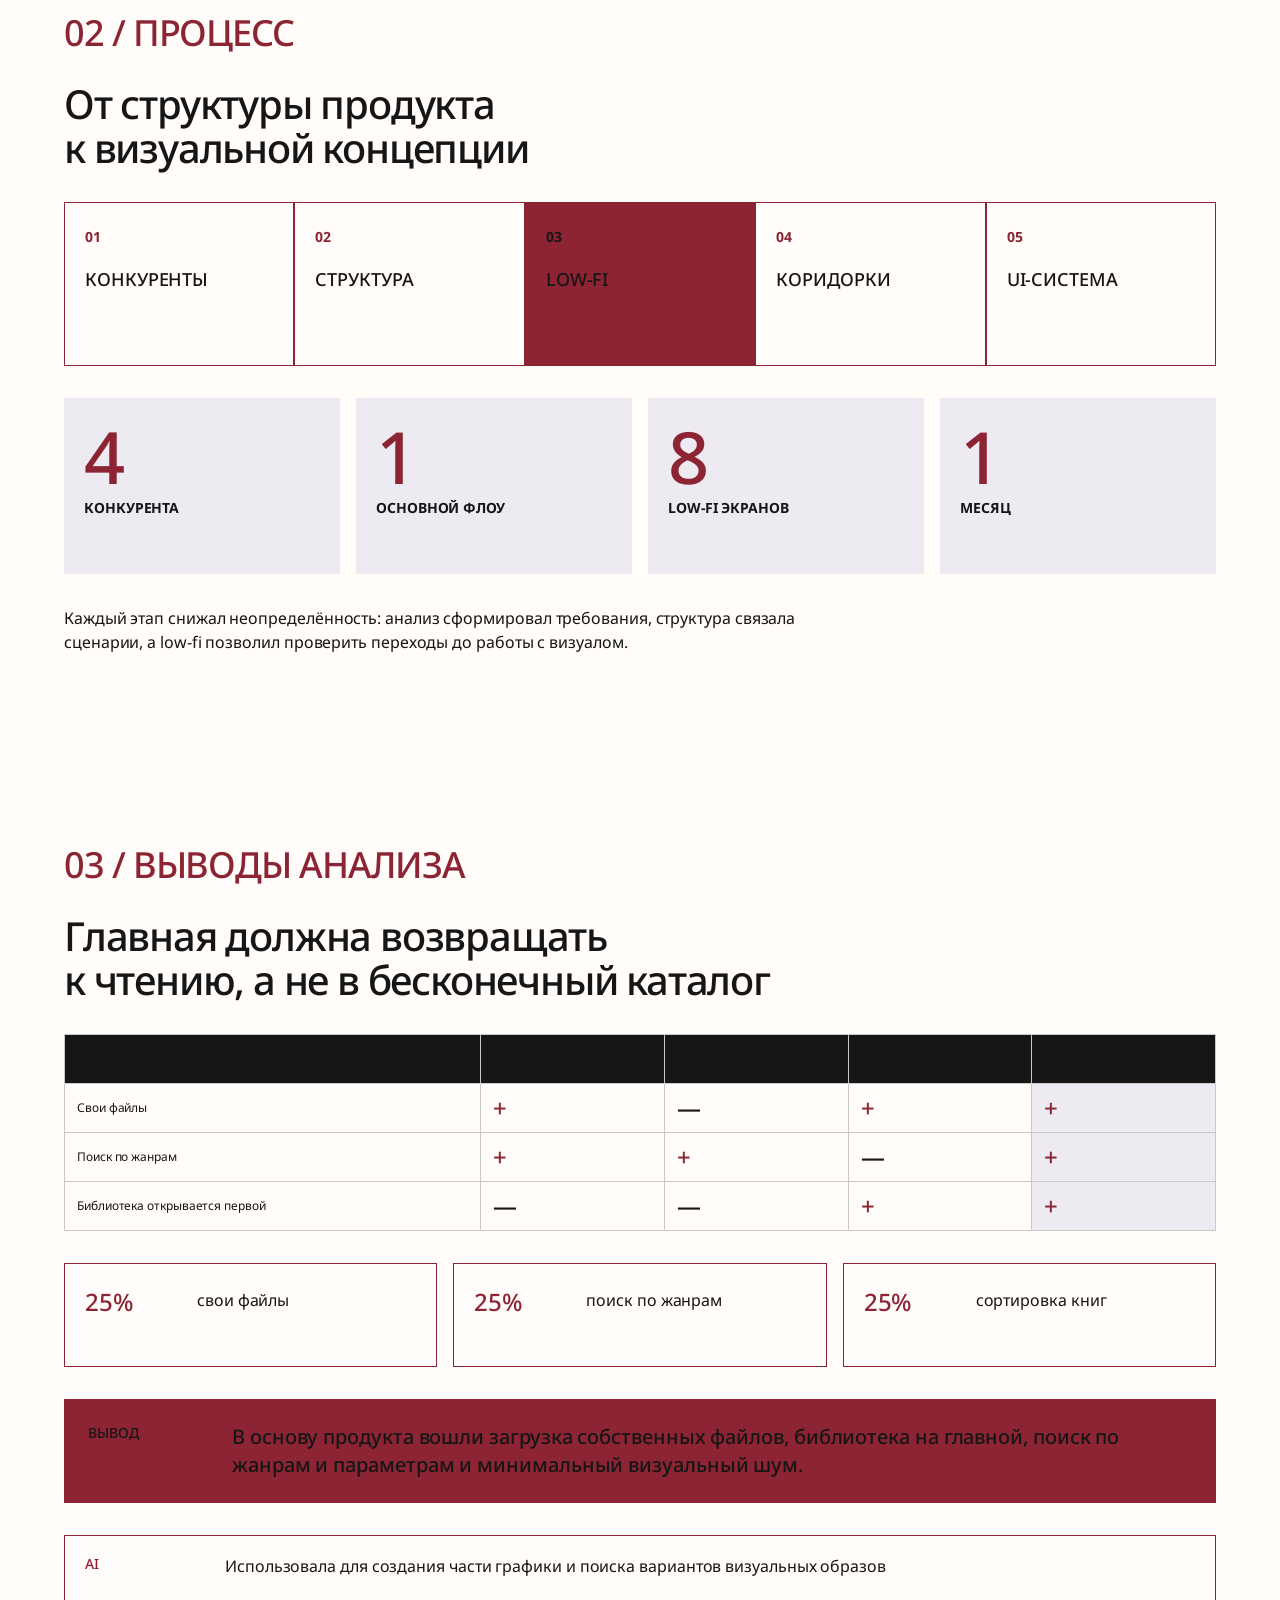
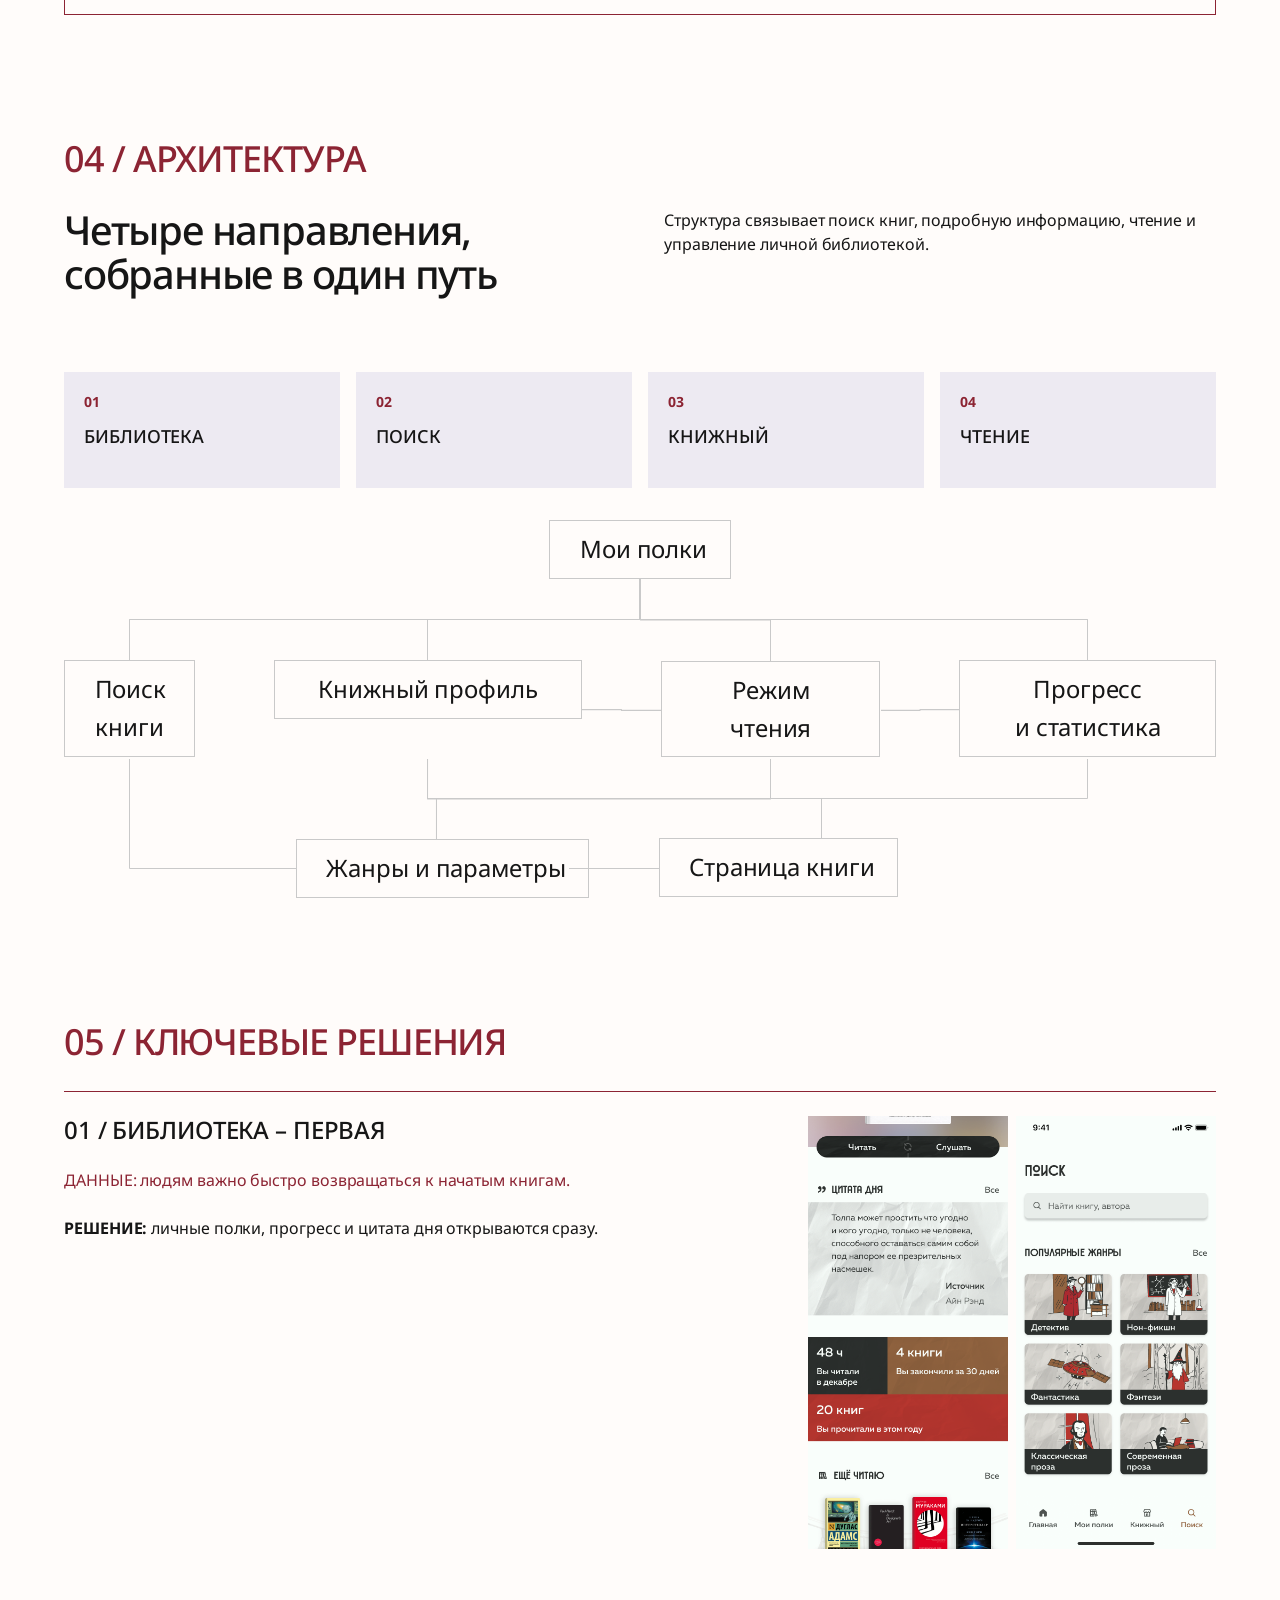
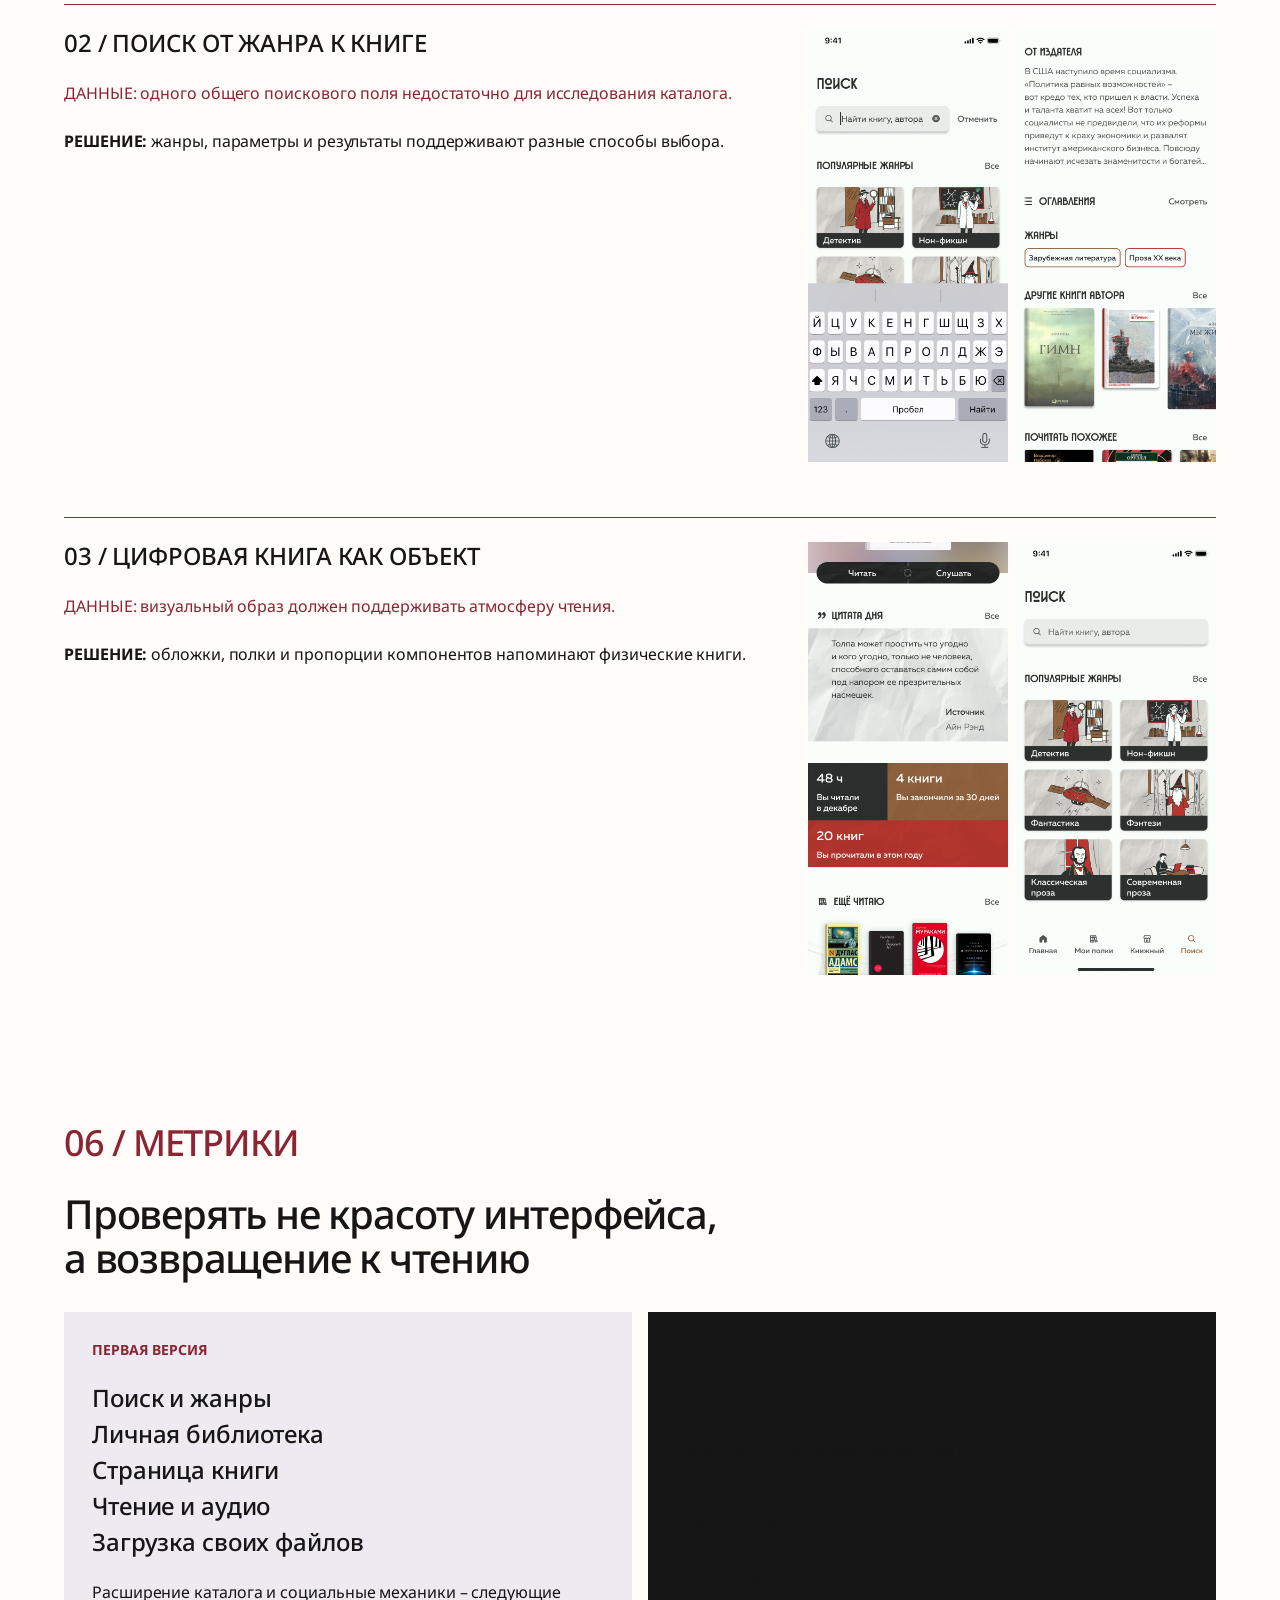
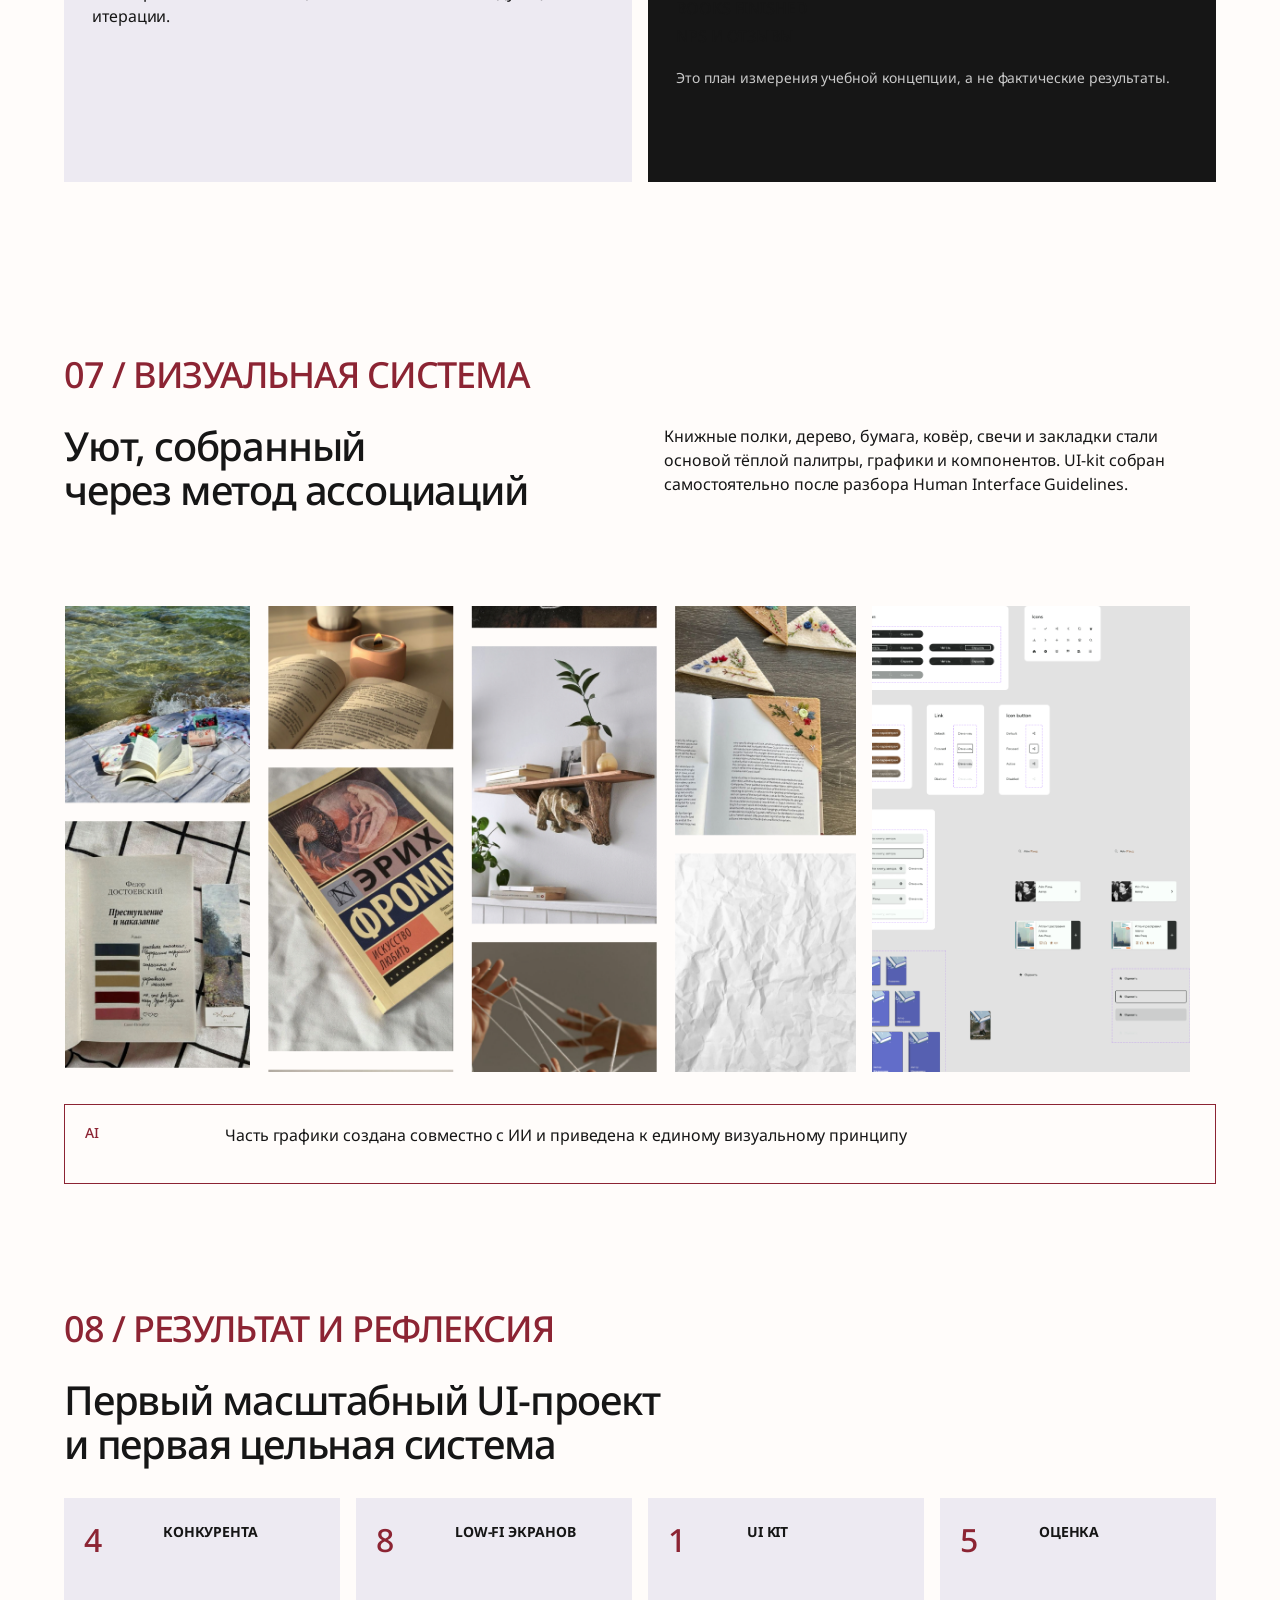
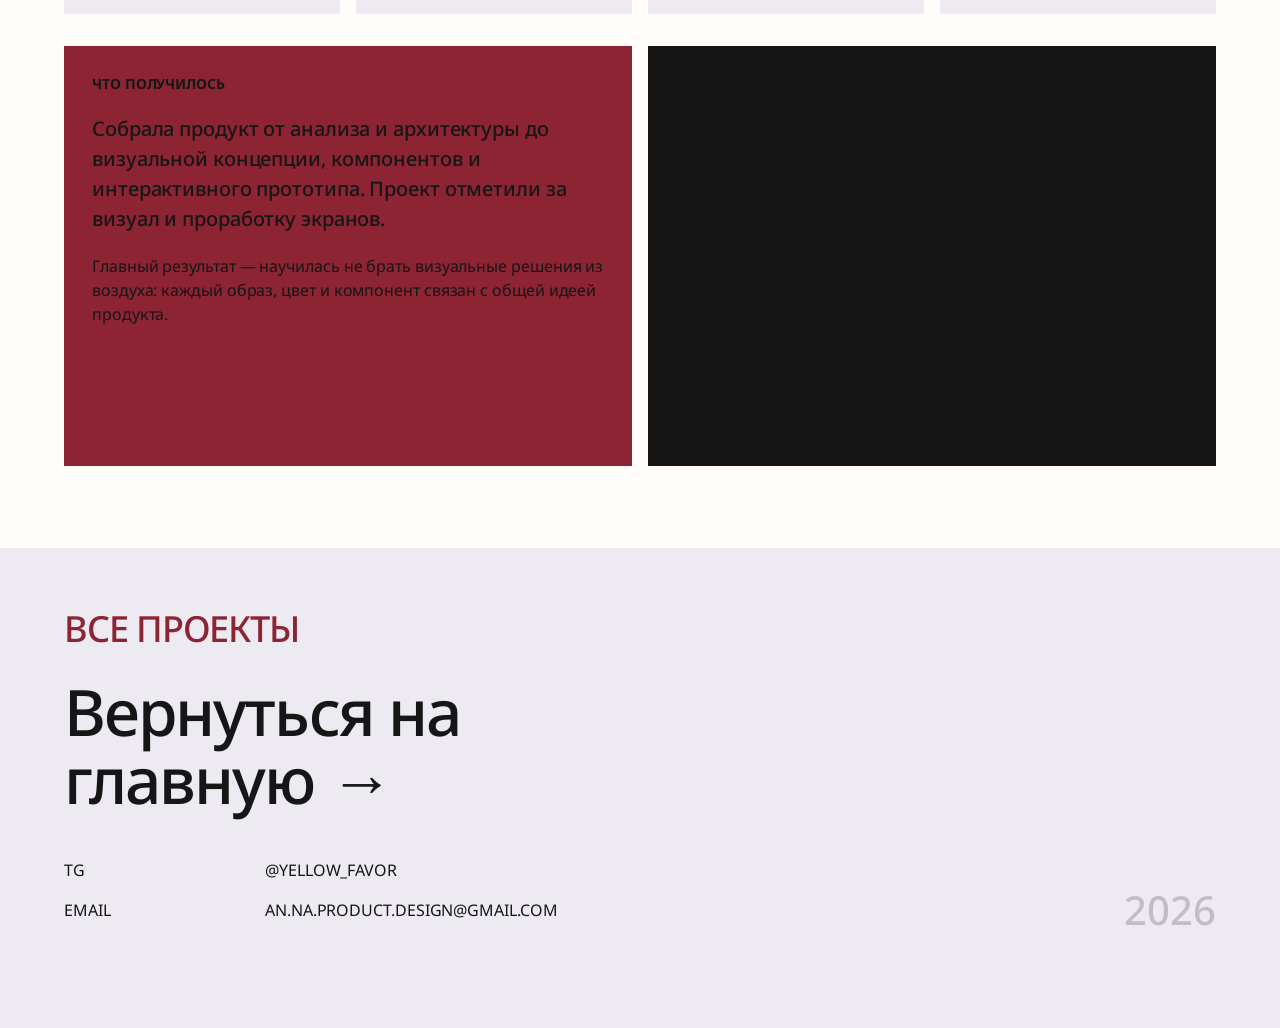
==== commit f370948d: "refactor: reorganize styles and fonts" ====
--- a/case-foliant.html
+++ b/case-foliant.html
@@ -4,9 +4,15 @@
     <meta charset="UTF-8">
     <meta name="viewport" content="width=device-width, initial-scale=1.0">
     <title>Фолиант — кейс Анны Семеновой</title>
-    <link rel="stylesheet" href="case-pognali.css?v=3">
-    <link rel="stylesheet" href="case-foliant.css?v=1">
-    <link rel="stylesheet" href="site-header.css?v=1">
+
+    <link rel="preconnect" href="https://fonts.googleapis.com">
+    <link rel="preconnect" href="https://fonts.gstatic.com" crossorigin>
+    <link href="https://fonts.googleapis.com/css2?family=Noto+Sans:ital,wght@0,100..900;1,100..900&display=swap" rel="stylesheet">
+
+    <link rel="stylesheet" href="./styles/root.css">
+    <link rel="stylesheet" href="./styles/case-pognali.css?v=3">
+    <link rel="stylesheet" href="./styles/case-foliant.css?v=1">
+    <link rel="stylesheet" href="./styles/site-header.css?v=1">
 </head>
 <body>
     <header class="site-header">
--- a/styles/root.css
+++ b/styles/root.css
@@ -0,0 +1,24 @@
+:root {
+    /* Color tokens */
+    --site-header-height: clamp(88px, 8.75vw, 112px);
+    --primary-color: #8C2433;
+    --secondary-color: #EDEAF2;
+    --tertiary-color: #161616;
+    --surface-color: #FFFCFA;
+
+    /* borders tokens */
+    --border-size: 1px;
+    --border-color: #C9C9C9;
+
+    /* Typography tokens */
+    --base-font-size: 16px;
+    --base-line-height: 24px;
+    --base-font-family: 'Noto Sans', -apple-system, BlinkMacSystemFont, 'Segoe UI', Roboto, sans-serif;
+
+    /* shared-components tokens */
+    --site-header-height: clamp(88px, 8.75vw, 112px);
+
+    /* Reset tokens */
+    --base-padding: 0;
+    --base-margin: 0;
+}
--- a/styles/case-pognali.css
+++ b/styles/case-pognali.css
@@ -0,0 +1,1269 @@
+*,
+*::before,
+*::after {
+    box-sizing: border-box
+}
+
+:root {
+    --case-width: 1280px;
+    --gutter: 64px;
+    --content: 1152px;
+    --gap: 16px;
+}
+
+html {
+    scroll-behavior: smooth
+}
+
+body {
+    min-height: 100%;
+    min-width: 1024px;
+
+    padding: var(--base-padding);
+    margin: var(--base-margin);
+
+    font-family: var(--base-font-family);
+    font-size: var(--base-font-size);
+    line-height: var(--base-line-height);
+    letter-spacing: -.08px;
+
+    color: var(--tertiary-color);
+    background-color: var(--surface-color);    
+}
+
+p,
+h1,
+h2,
+h3,
+figure,
+dl,
+dd {
+    margin: 0
+}
+
+a {
+    color: inherit
+}
+
+.case-page,
+.case-footer {
+    width: min(100%, var(--case-width));
+    margin-inline: auto;
+    background: var(--surface-color)
+}
+
+/* Legacy cases still use full-section exports until they are rebuilt. */
+.case-page--legacy {
+    margin-top: calc(-1 * var(--site-header-height));
+    overflow: hidden
+}
+
+.case-page--legacy>img,
+.case-page--legacy>.case-section>img {
+    display: block;
+    width: 100%;
+    height: auto
+}
+
+.case-section {
+    position: relative
+}
+
+.case-next-link {
+    position: absolute;
+    top: 96px;
+    left: 64px;
+    width: 552px;
+    height: 180px
+}
+
+.case-next-link:focus-visible {
+    outline: 3px solid var(--primary-color)
+}
+
+/* Pognali case: the 1152px Figma grid inside the 1280px canvas. */
+.case-block {
+    min-height: 720px;
+    padding: 64px;
+    overflow: hidden
+}
+
+.case-block>*+* {
+    margin-top: 32px
+}
+
+.section-label {
+    color: var(--primary-color);
+    font-size: 36px;
+    font-weight: 500;
+    line-height: 34px;
+    letter-spacing: -1.08px
+}
+
+.two-columns {
+    display: grid;
+    grid-template-columns: repeat(2, minmax(0, 1fr));
+    gap: 48px
+}
+
+.section-copy {
+    min-height: 132px;
+    align-items: start
+}
+
+.section-copy>p:last-child {
+    max-width: 552px
+}
+
+.display-copy {
+    font-size: 40px;
+    font-weight: 500;
+    line-height: 44px;
+    letter-spacing: -1.2px
+}
+
+.display-wide {
+    max-width: 900px
+}
+
+.micro-label,
+.accent-note,
+.tile>b,
+.panel>.micro-label {
+    color: var(--primary-color);
+    font-size: 14px;
+    font-weight: 700;
+    line-height: 20px
+}
+
+.accent-note {
+    font-size: 16px;
+    line-height: 24px
+}
+
+.case-cover {
+    min-height: 904px;
+    padding-top: 32px
+}
+
+.case-kicker-row {
+    display: flex;
+    height: 32px;
+    align-items: center;
+    justify-content: space-between
+}
+
+.case-kicker {
+    color: var(--primary-color);
+    font-weight: 500
+}
+
+.case-tags {
+    text-align: right
+}
+
+.case-title {
+    font-size: 112px;
+    font-weight: 500;
+    line-height: 112px;
+    letter-spacing: -3.36px
+}
+
+.case-intro {
+    display: flex;
+    min-height: 144px;
+    justify-content: space-between
+}
+
+.case-lead {
+    width: 752px;
+    font-size: 40px;
+    font-weight: 500;
+    line-height: 44px;
+    letter-spacing: -1.2px
+}
+
+.case-meta {
+    display: flex;
+    flex-direction: column;
+    align-items: flex-end;
+    text-align: right
+}
+
+.case-action {
+    margin-top: 12px;
+    color: inherit;
+    font-weight: 500;
+    text-decoration: none
+}
+
+.case-action b {
+    color: var(--primary-color)
+}
+
+.cover-gallery {
+    display: flex;
+    height: 424px;
+    padding: 32px;
+    gap: 24px;
+    align-items: center;
+    justify-content: center;
+    background: var(--tertiary-color)
+}
+
+.phone {
+    position: relative;
+    width: 181px;
+    height: 360px
+}
+
+.phone>img:first-child {
+    position: absolute;
+    top: 14px;
+    left: 14px;
+    width: 154px;
+    height: 333px;
+    border-radius: 22px;
+    object-fit: cover
+}
+
+.phone-frame {
+    position: absolute;
+    inset: 0;
+    width: 181px;
+    height: 360px;
+    object-fit: fill;
+    pointer-events: none
+}
+
+.tile-grid {
+    display: grid;
+    grid-template-columns: repeat(4, minmax(0, 1fr));
+    gap: 16px
+}
+
+.tile {
+    height: 176px;
+    padding: 24px;
+    background: var(--secondary-color)
+}
+
+.tile h3 {
+    margin-top: 16px;
+    font-size: 24px;
+    font-weight: 500;
+    line-height: 28px
+}
+
+.tile-dark,
+.panel-dark {
+    color: var(--surface-color);
+    background: var(--tertiary-color)
+}
+
+.tile-dark>b {
+    color: var(--surface-color)
+}
+
+.scope-columns {
+    min-height: 430px
+}
+
+.scope-columns>div>.micro-label {
+    margin-top: 24px
+}
+
+.plain-list,
+.feature-list {
+    margin: 20px 0 0;
+    padding: 0;
+    list-style: none
+}
+
+.plain-list li {
+    line-height: 28px
+}
+
+.panel {
+    padding: 28px
+}
+
+.panel-light {
+    background: var(--secondary-color)
+}
+
+.panel h3 {
+    margin-top: 20px;
+    font-size: 20px;
+    font-weight: 500;
+    line-height: 30px
+}
+
+.panel p+h3 {
+    margin-top: 20px
+}
+
+.panel-accent {
+    color: var(--surface-color);
+    background: var(--primary-color)
+}
+
+.panel-accent .micro-label,
+.panel-dark .micro-label {
+    color: var(--surface-color)
+}
+
+.process-grid {
+    display: grid;
+    grid-template-columns: repeat(5, 1fr)
+}
+
+.process-grid article {
+    height: 164px;
+    padding: 24px 20px;
+    border: 1px solid var(--primary-color)
+}
+
+.process-grid b {
+    display: block;
+    color: var(--primary-color);
+    font-size: 14px
+}
+
+.process-grid span {
+    display: block;
+    margin-top: 20px;
+    font-size: 18px;
+    font-weight: 500
+}
+
+.stat-grid .tile strong,
+.criteria-grid .tile strong {
+    display: block;
+    color: var(--primary-color);
+    font-size: 72px;
+    font-weight: 500;
+    line-height: 76px
+}
+
+.stat-grid .tile b,
+.criteria-grid .tile b {
+    display: block;
+    margin-top: 4px
+}
+
+.closing-copy {
+    max-width: 752px
+}
+
+.criteria-grid .tile {
+    height: 184px
+}
+
+.criteria-grid .tile strong {
+    font-size: 48px;
+    line-height: 52px
+}
+
+.outline-note,
+.conclusion {
+    display: grid;
+    grid-template-columns: 120px 1fr;
+    min-height: 80px;
+    padding: 18px 20px;
+    border: 1px solid var(--primary-color);
+    gap: 16px
+}
+
+.outline-note>b,
+.conclusion>b {
+    color: var(--primary-color);
+    font-size: 14px
+}
+
+.metric-grid .tile {
+    height: 196px
+}
+
+.metric-grid strong {
+    display: block;
+    color: var(--primary-color);
+    font-size: 56px;
+    line-height: 60px
+}
+
+.metric-grid p {
+    margin-top: 12px;
+    font-size: 18px;
+    line-height: 22px
+}
+
+.start-grid {
+    display: grid;
+    grid-template-columns: repeat(3, 1fr);
+    gap: 16px
+}
+
+.start-grid article {
+    display: flex;
+    height: 104px;
+    padding: 24px 20px;
+    gap: 12px;
+    background: var(--secondary-color)
+}
+
+.start-grid strong {
+    width: 100px;
+    color: var(--primary-color);
+    font-size: 24px
+}
+
+.conclusion {
+    min-height: 104px;
+    padding: 24px;
+    background: var(--primary-color);
+    color: var(--surface-color);
+    grid-template-columns: 120px 1fr
+}
+
+.conclusion>b {
+    color: var(--surface-color)
+}
+
+.conclusion p {
+    font-size: 20px;
+    line-height: 28px
+}
+
+.scenario-grid {
+    display: grid;
+    grid-template-columns: repeat(2, minmax(0, 1fr));
+    gap: 16px
+}
+
+.scenario-card {
+    min-height: 637px;
+    padding: 28px
+}
+
+.scenario-card>b {
+    color: var(--primary-color);
+    font-size: 14px
+}
+
+.scenario-card h3 {
+    margin-top: 20px;
+    font-size: 28px;
+    font-weight: 400;
+    line-height: 32px
+}
+
+.scenario-card>p {
+    min-height: 72px;
+    margin-top: 20px
+}
+
+.scenario-card>strong {
+    display: block;
+    margin-top: 20px;
+    font-size: 14px
+}
+
+.panel-dark.scenario-card>b {
+    color: var(--surface-color)
+}
+
+.screen-row {
+    display: flex;
+    height: 357px;
+    margin-top: 20px;
+    gap: 7px
+}
+
+.screen-row img {
+    min-width: 0;
+    flex: 1;
+    object-fit: cover;
+    border-radius: 20px
+}
+
+.nav-grid .tile {
+    height: 116px;
+    padding: 20px
+}
+
+.nav-grid .tile h3 {
+    margin-top: 12px;
+    font-size: 18px;
+    line-height: 24px
+}
+
+.site-map {
+    position: relative;
+    height: 377px;
+    padding-top: 0
+}
+
+.map-root,
+.map-row span {
+    border: 1px solid #c9c9c9;
+    padding: 10px 30px;
+    font-size: 24px;
+    line-height: 38px;
+    text-align: center
+}
+
+.map-root {
+    width: max-content;
+    margin: auto
+}
+
+.map-row {
+    display: grid;
+    grid-template-columns: .8fr 1.7fr 1.25fr 1.45fr;
+    gap: 78px;
+    margin-top: 80px
+}
+
+.map-row span {
+    display: flex;
+    min-height: 78px;
+    align-items: center;
+    justify-content: center
+}
+
+.map-row--bottom {
+    grid-template-columns: 1fr 1fr;
+    width: 62%;
+    margin: 80px auto 0
+}
+
+.site-map::before {
+    content: "";
+    position: absolute;
+    top: 58px;
+    left: 50%;
+    width: 1px;
+    height: 48px;
+    background: #c9c9c9
+}
+
+.decisions-section {
+    min-height: 1701px
+}
+
+.decision {
+    display: grid;
+    grid-template-columns: 1fr 408px;
+    min-height: 481px;
+    padding: 24px 0;
+    border-top: 1px solid var(--primary-color)
+}
+
+.decision h3 {
+    font-size: 24px;
+    font-weight: 500;
+    line-height: 28px
+}
+
+.decision p {
+    margin-top: 24px
+}
+
+.data-line {
+    color: var(--primary-color)
+}
+
+.decision-media {
+    display: flex;
+    gap: 8px
+}
+
+.decision-media img {
+    width: 200px;
+    height: 433px;
+    object-fit: cover;
+    border-radius: 22px
+}
+
+.mlp-grid .panel {
+    min-height: 470px
+}
+
+.feature-list {
+    font-size: 28px;
+    line-height: 36px
+}
+
+.mlp-grid .panel>p:last-child {
+    margin-top: 20px
+}
+
+.mlp-grid .panel h3 {
+    font-size: 40px;
+    line-height: 44px
+}
+
+.metrics-list {
+    display: grid;
+    grid-template-columns: 1fr 1fr;
+    margin-top: 18px;
+    gap: 12px;
+    font-size: 14px;
+    font-weight: 700
+}
+
+.mlp-grid small {
+    display: block;
+    margin-top: 18px;
+    color: #c9c9c9
+}
+
+.test-layout {
+    display: grid;
+    grid-template-columns: 1fr 241px;
+    gap: 32px
+}
+
+.test-findings {
+    display: grid;
+    grid-template-columns: repeat(3, 1fr);
+    gap: 16px
+}
+
+.test-findings .tile {
+    height: 220px
+}
+
+.test-findings h3 {
+    font-size: 18px;
+    line-height: 24px
+}
+
+.test-findings p {
+    margin-top: 12px;
+    color: var(--primary-color);
+    font-weight: 700
+}
+
+.prepared {
+    height: 270px;
+    margin-top: 32px;
+    padding: 24px
+}
+
+.prepared h3 {
+    font-size: 20px;
+    line-height: 30px
+}
+
+.prepared small {
+    display: block;
+    margin-top: 8px;
+    color: #c9c9c9
+}
+
+.test-phone {
+    width: 241px;
+    height: 522px;
+    object-fit: cover;
+    border-radius: 26px
+}
+
+.visual-gallery {
+    display: grid;
+    grid-template-columns: 828px 318px;
+    height: 466px;
+    gap: 16px
+}
+
+.visual-gallery img {
+    width: 100%;
+    height: 466px;
+    object-fit: cover
+}
+
+.outcome-grid .tile {
+    display: flex;
+    height: 116px;
+    gap: 12px
+}
+
+.outcome-grid strong {
+    width: 68px;
+    color: var(--primary-color);
+    font-size: 32px;
+    line-height: 36px
+}
+
+.outcome-grid b {
+    color: var(--tertiary-color)
+}
+
+.scenario-grid>.panel {
+    min-height: 420px
+}
+
+.scenario-grid>.panel h3 {
+    font-size: 20px;
+    line-height: 30px
+}
+
+.case-footer {
+    min-height: 480px;
+    padding: 64px;
+    background: var(--secondary-color)
+}
+
+.next-project {
+    display: block;
+    width: 552px;
+    height: 180px;
+    margin-top: 32px;
+    font-size: 64px;
+    font-weight: 500;
+    line-height: 68px;
+    letter-spacing: -1.92px;
+    text-decoration: none
+}
+
+.case-footer-bottom {
+    display: flex;
+    align-items: flex-end;
+    justify-content: space-between
+}
+
+.case-footer dl {
+    display: grid;
+    grid-template-columns: 47px 294px;
+    gap: 16px 154px;
+    text-transform: uppercase
+}
+
+.case-footer dd a {
+    text-decoration: none
+}
+
+.case-footer-bottom>p {
+    opacity: .2;
+    font-size: 40px;
+    font-weight: 500
+}
+
+@media(max-width:1100px) {
+    :root {
+        --gutter: 40px
+    }
+
+    .case-block,
+    .case-footer {
+        padding-left: 40px;
+        padding-right: 40px
+    }
+
+    .case-title {
+        font-size: 96px
+    }
+
+    .map-row {
+        gap: 32px
+    }
+
+    .visual-gallery {
+        grid-template-columns: minmax(0, 2.6fr) minmax(0, 1fr)
+    }
+
+    .decision {
+        grid-template-columns: 1fr 368px
+    }
+
+    .decision-media img {
+        width: 180px;
+        height: 390px
+    }
+
+    .site-header {
+        padding-left: 40px !important;
+        padding-right: 40px !important
+    }
+}
+
+@media(prefers-reduced-motion:reduce) {
+    html {
+        scroll-behavior: auto
+    }
+}
+
+/* Section-specific corrections after the visual comparison with Figma. */
+.scope-columns>.panel {
+    padding: 32px;
+}
+
+.scope-columns>.panel h3 {
+    margin-top: 24px;
+    font-size: 32px;
+    line-height: 36px;
+}
+
+.scope-columns>.panel h3+p,
+.scope-columns>.panel p+h3 {
+    margin-top: 24px;
+}
+
+.process-grid article:nth-child(3) {
+    color: var(--surface-color);
+    background: var(--primary-color);
+}
+
+.process-grid article:nth-child(3) b {
+    color: var(--surface-color);
+}
+
+.metric-grid article:first-child {
+    color: var(--surface-color);
+    background: var(--primary-color);
+}
+
+.metric-grid article:first-child strong,
+.metric-grid article:last-child strong {
+    color: var(--surface-color);
+}
+
+.metric-grid article:last-child {
+    color: var(--surface-color);
+    background: var(--tertiary-color);
+}
+
+.start-grid article {
+    background: var(--surface-color);
+    border: 1px solid var(--primary-color);
+}
+
+/* Native diagram connectors sit behind the architecture cards. */
+.map-row {
+    position: relative;
+}
+
+.map-row::before {
+    content: "";
+    position: absolute;
+    z-index: 0;
+    top: -40px;
+    right: 7%;
+    left: 7%;
+    height: 40px;
+    border-top: 1px solid #c9c9c9;
+    border-right: 1px solid #c9c9c9;
+    border-left: 1px solid #c9c9c9;
+}
+
+.map-row span {
+    position: relative;
+    z-index: 1;
+}
+
+.map-row span::before {
+    content: "↓";
+    position: absolute;
+    top: -49px;
+    left: 50%;
+    color: #c9c9c9;
+    font-size: 18px;
+    transform: translateX(-50%);
+}
+
+.map-row--bottom::before {
+    right: 17%;
+    left: 17%;
+}
+
+.decision-media img,
+.test-phone {
+    border-radius: 0;
+}
+
+.mlp-grid>.panel {
+    display: flex;
+    padding: 28px;
+    flex-direction: column;
+    align-items: flex-start;
+}
+
+.mlp-grid>.panel h3,
+.mlp-grid>.panel p,
+.mlp-grid>.panel small,
+.mlp-grid .metrics-list {
+    margin-top: 18px;
+}
+
+.mlp-grid .metrics-list {
+    grid-template-columns: 1fr;
+    gap: 0;
+    line-height: 28px;
+}
+
+/* This label is deliberately invisible in Figma and has no semantic value. */
+.prepared>.micro-label {
+    display: none;
+}
+
+.prepared h3 {
+    margin-top: 32px;
+}
+
+.prepared small {
+    margin-top: 12px;
+}
+
+.case-block:last-of-type .scenario-grid>.panel {
+    display: flex;
+    padding: 28px;
+    flex-direction: column;
+    gap: 20px;
+}
+
+.case-block:last-of-type .scenario-grid>.panel h3,
+.case-block:last-of-type .scenario-grid>.panel p {
+    margin: 0;
+}
+
+/* 01 / Problem keeps a 220px copy row before the journey cards. */
+.case-cover+.case-block .section-copy {
+    min-height: 220px;
+}
+
+/* All four primary research metrics use the same neutral card style. */
+.metric-grid article:first-child {
+    color: var(--tertiary-color);
+    background: var(--secondary-color);
+}
+
+.metric-grid article:first-child strong {
+    color: var(--primary-color);
+}
+
+/* Figma uses connector strokes without arrow glyphs. */
+.map-row span::before {
+    content: "";
+    top: -40px;
+    width: 1px;
+    height: 40px;
+    background: #c9c9c9;
+}
+
+/* 09 / The hidden label is removed visually, but its vertical rhythm remains. */
+.mlp-grid>.panel-dark {
+    padding: 66px 28px 28px;
+}
+
+.mlp-grid>.panel-dark>.micro-label {
+    display: none;
+}
+
+.mlp-grid>.panel-dark h3 {
+    margin-top: 0;
+    font-size: 40px;
+    font-weight: 500;
+    line-height: 44px;
+    letter-spacing: -1.2px;
+}
+
+.mlp-grid>.panel-dark>p {
+    margin-top: 18px;
+}
+
+.mlp-grid>.panel-dark .metrics-list {
+    margin-top: 18px;
+    font-size: 16px;
+    font-weight: 700;
+    line-height: 28px;
+    letter-spacing: -0.08px;
+}
+
+.mlp-grid>.panel-dark small {
+    margin-top: 18px;
+    font-size: 14px;
+    line-height: 20px;
+}
+
+/* 10 / Findings have their own typography, independent from generic tiles. */
+.test-findings .tile>b {
+    font-family: var(--font);
+    font-size: 14px;
+    font-weight: 700;
+    line-height: 20px;
+    letter-spacing: -0.07px;
+}
+
+/* 04 / Only the large values are accented; captions stay neutral. */
+.criteria-grid .tile {
+    padding: 24px;
+}
+
+.criteria-grid .tile>b {
+    color: var(--tertiary-color);
+    font-size: 14px;
+    line-height: 20px;
+    letter-spacing: -0.07px;
+}
+
+/* 05 / Exact Figma type scale prevents copy from overflowing the cards. */
+.metric-grid .tile {
+    padding: 20px;
+}
+
+.metric-grid .tile>strong {
+    font-size: 56px;
+    font-weight: 500;
+    line-height: 60px;
+    letter-spacing: -1.68px;
+}
+
+.metric-grid .tile>p {
+    margin-top: 12px;
+    font-size: 16px;
+    font-weight: 400;
+    line-height: 22px;
+    letter-spacing: -0.08px;
+}
+
+/* Complete the second level of the architecture connector system. */
+.map-row:not(.map-row--bottom)::after {
+    content: "";
+    position: absolute;
+    z-index: 0;
+    top: 100%;
+    left: 50%;
+    width: 1px;
+    height: 80px;
+    background: #c9c9c9;
+}
+
+.map-row--bottom span::before {
+    top: -40px;
+    height: 40px;
+}
+
+/* Explicit family prevents browser heading defaults in the case. */
+.case-page--pognali p,
+.case-page--pognali li,
+.case-page--pognali span,
+.case-page--pognali small {
+    font-family: var(--font);
+}
+
+/* 09 / MLP scope typography is smaller and denser than generic feature lists. */
+.mlp-grid>.panel-light {
+    height: 470px;
+    padding: 28px;
+}
+
+.mlp-grid>.panel-light>.micro-label {
+    font-size: 14px;
+    font-weight: 700;
+    line-height: 20px;
+    letter-spacing: -0.07px;
+}
+
+.mlp-grid>.panel-light>.feature-list {
+    margin-top: 20px;
+    font-size: 24px;
+    font-weight: 500;
+    line-height: 36px;
+    letter-spacing: -0.12px;
+}
+
+.mlp-grid>.panel-light>p:last-child {
+    margin-top: 20px;
+    font-size: 16px;
+    font-weight: 400;
+    line-height: 24px;
+    letter-spacing: -0.08px;
+}
+
+/* Fixed card families from the 1280px Figma canvas. */
+.case-cover+.case-block .tile {
+    height: 176px;
+}
+
+.scope-columns,
+.scope-columns>.panel {
+    height: 430px;
+}
+
+.stat-grid .tile {
+    height: 176px;
+}
+
+.criteria-grid .tile {
+    height: 184px;
+}
+
+.metric-grid .tile {
+    height: 196px;
+}
+
+.scenario-card {
+    height: 637px;
+}
+
+.nav-grid .tile {
+    height: 116px;
+}
+
+.mlp-grid>.panel {
+    height: 470px;
+}
+
+.test-findings .tile {
+    height: 220px;
+}
+
+.outcome-grid .tile {
+    height: 116px;
+}
+
+.case-block:last-of-type .scenario-grid>.panel {
+    height: 420px;
+}
+
+/* Lower architecture links: search/content/profile branches to detail pages. */
+.map-row:not(.map-row--bottom) span::after,
+.map-row--bottom span:first-child::after {
+    content: "";
+    position: absolute;
+    z-index: 0;
+    top: 100%;
+    left: 50%;
+    height: 1px;
+    background: #c9c9c9;
+    transform-origin: left center;
+}
+
+/* 07 / Exact architecture geometry from the 1152 × 377 Figma frame. */
+.site-map {
+    position: relative;
+    height: 377px;
+    background: url("../images/case-pognali/architecture-lines.svg") 0 0 / 100% 100% no-repeat;
+}
+
+.site-map::before,
+.site-map::after,
+.site-map .map-row::before,
+.site-map .map-row::after,
+.site-map .map-row span::before,
+.site-map .map-row span::after {
+    content: none;
+}
+
+.site-map .map-root {
+    position: absolute;
+    top: 0;
+    left: 50%;
+    width: max-content;
+    margin: 0;
+    transform: translateX(-50%);
+}
+
+.site-map .map-row {
+    position: absolute;
+    inset: 0;
+    display: block;
+    width: 100%;
+    height: 100%;
+    margin: 0;
+}
+
+.site-map .map-row span {
+    position: absolute;
+    display: flex;
+    min-height: 0;
+    align-items: center;
+    justify-content: center;
+}
+
+.site-map .map-row:not(.map-row--bottom) span:nth-child(1) {
+    top: 140px;
+    left: 0;
+    width: 131px;
+    height: 97px;
+}
+
+.site-map .map-row:not(.map-row--bottom) span:nth-child(2) {
+    top: 140px;
+    left: 210px;
+    width: 308px;
+    height: 97px;
+}
+
+.site-map .map-row:not(.map-row--bottom) span:nth-child(3) {
+    top: 141px;
+    left: 597px;
+    width: 220px;
+    height: 97px;
+}
+
+.site-map .map-row:not(.map-row--bottom) span:nth-child(4) {
+    top: 140px;
+    left: 895px;
+    width: 257px;
+    height: 97px;
+}
+
+.site-map .map-row--bottom span:nth-child(1) {
+    top: 319px;
+    left: 232px;
+    width: 284px;
+    height: 59px;
+}
+
+.site-map .map-row--bottom span:nth-child(2) {
+    top: 318px;
+    left: 595px;
+    width: 330px;
+    height: 59px;
+}
+
+.map-row:not(.map-row--bottom) span:nth-child(1)::after {
+    width: 339px;
+    transform: rotate(17deg);
+}
+
+.map-row:not(.map-row--bottom) span:nth-child(2)::after {
+    width: 104px;
+    transform: rotate(76deg);
+}
+
+.map-row:not(.map-row--bottom) span:nth-child(3)::after {
+    width: 142px;
+    transform: rotate(46deg);
+}
+
+.map-row:not(.map-row--bottom) span:nth-child(4)::after {
+    left: 50%;
+    width: 228px;
+    transform: rotate(154deg);
+}
+
+.map-row--bottom span:first-child::after {
+    top: 50%;
+    left: 100%;
+    width: 78px;
+    transform: rotate(0);
+}
+
+.test-findings .tile h3 {
+    font-family: var(--font);
+    font-size: 18px;
+    font-weight: 500;
+    line-height: 24px;
+    letter-spacing: -0.09px;
+}
+
+.test-findings .tile p {
+    font-family: var(--font);
+    font-size: 16px;
+    font-weight: 700;
+    line-height: 24px;
+    letter-spacing: -0.08px;
+}
--- a/styles/case-foliant.css
+++ b/styles/case-foliant.css
@@ -0,0 +1,851 @@
+/* Foliant case — semantic desktop layout on the shared 1280 / 1152 grid. */
+.case-page--foliant {
+    background: var(--surface);
+}
+
+.foliant-section {
+    min-height: 720px;
+    padding: 64px;
+    overflow: hidden;
+}
+
+.foliant-section:not(.foliant-cover)>*+* {
+    margin-top: 32px;
+}
+
+.foliant-display {
+    font-size: 40px;
+    font-weight: 500;
+    line-height: 44px;
+    letter-spacing: -1.2px;
+}
+
+.foliant-wide {
+    width: 900px;
+}
+
+.foliant-copy {
+    display: grid;
+    height: 150px;
+    grid-template-columns: repeat(2, minmax(0, 1fr));
+    gap: 48px;
+}
+
+.foliant-copy--short {
+    height: 132px;
+}
+
+.foliant-two {
+    display: grid;
+    grid-template-columns: repeat(2, minmax(0, 1fr));
+    gap: 16px;
+}
+
+.foliant-three {
+    display: grid;
+    grid-template-columns: repeat(3, minmax(0, 1fr));
+    gap: 16px;
+}
+
+.foliant-four {
+    display: grid;
+    grid-template-columns: repeat(4, minmax(0, 1fr));
+    gap: 16px;
+}
+
+.foliant-closing-copy {
+    width: 752px;
+}
+
+.foliant-medium {
+    font-size: 20px;
+    font-weight: 500;
+    line-height: 30px;
+    letter-spacing: -0.1px;
+}
+
+.is-dark {
+    color: var(--surface);
+    background: var(--tertiary-color) !important;
+}
+
+.is-accent {
+    color: var(--surface);
+    background: var(--primary-color) !important;
+}
+
+/* 01 / Cover */
+.foliant-cover {
+    position: relative;
+    min-height: 720px;
+    padding-top: 32px;
+}
+
+.foliant-kicker-row {
+    position: relative;
+    z-index: 2;
+    display: flex;
+    height: 32px;
+    align-items: center;
+    justify-content: space-between;
+    font-weight: 500;
+}
+
+.foliant-kicker-row p:first-child {
+    color: var(--primary-color);
+}
+
+.foliant-kicker-row p:last-child {
+    text-align: right;
+}
+
+.foliant-title {
+    position: relative;
+    z-index: 2;
+    margin: 32px 0 0;
+    font-size: 112px;
+    font-weight: 500;
+    line-height: 112px;
+    letter-spacing: -3.36px;
+}
+
+.foliant-intro {
+    position: relative;
+    z-index: 2;
+    display: flex;
+    height: 144px;
+    margin-top: 32px;
+    justify-content: space-between;
+}
+
+.foliant-intro>.foliant-display {
+    width: 752px;
+}
+
+.foliant-meta {
+    display: flex;
+    width: 221px;
+    flex-direction: column;
+    align-items: flex-end;
+    justify-content: space-between;
+    text-align: right;
+}
+
+.foliant-meta span {
+    min-height: 44px;
+    font-weight: 500;
+    white-space: nowrap;
+}
+
+.foliant-meta b {
+    color: var(--primary-color);
+}
+
+.foliant-cover-device {
+    position: absolute;
+    z-index: 1;
+    top: 381px;
+    left: 265px;
+    width: 750px;
+    height: 677px;
+    overflow: hidden;
+}
+
+.foliant-cover-device img {
+    position: absolute;
+    top: -111px;
+    left: -234px;
+    width: 1219px;
+    height: 914px;
+    max-width: none;
+}
+
+/* 01 / Task */
+.foliant-task {
+    min-height: 720px;
+}
+
+.foliant-task .foliant-copy {
+    height: 220px;
+}
+
+.foliant-journey article {
+    height: 176px;
+    padding: 24px;
+    background: var(--secondary-color);
+}
+
+.foliant-journey b {
+    display: block;
+    color: var(--primary-color);
+    font-size: 14px;
+    line-height: 20px;
+}
+
+.foliant-journey h3 {
+    margin: 16px 0 0;
+    font-size: 24px;
+    font-weight: 500;
+    line-height: 28px;
+    letter-spacing: -0.12px;
+}
+
+.foliant-journey .is-dark b {
+    color: inherit;
+}
+
+.foliant-accent-line {
+    color: var(--primary-color);
+    font-weight: 500;
+}
+
+/* 02 / Process */
+.foliant-process-section {
+    min-height: 832px;
+}
+
+.foliant-process {
+    display: grid;
+    height: 164px;
+    grid-template-columns: repeat(5, 1fr);
+}
+
+.foliant-process article {
+    padding: 24px 20px;
+    border: 1px solid var(--primary-color);
+}
+
+.foliant-process b {
+    display: block;
+    color: var(--primary-color);
+    font-size: 14px;
+    line-height: 20px;
+}
+
+.foliant-process span {
+    display: block;
+    margin-top: 20px;
+    font-size: 18px;
+    font-weight: 500;
+    line-height: 24px;
+}
+
+.foliant-process .is-accent b {
+    color: inherit;
+}
+
+.foliant-numbers article {
+    height: 176px;
+    padding: 20px;
+    background: var(--secondary-color);
+}
+
+.foliant-numbers strong {
+    display: block;
+    color: var(--primary-color);
+    font-size: 72px;
+    font-weight: 500;
+    line-height: 76px;
+    letter-spacing: -2.16px;
+}
+
+.foliant-numbers b {
+    display: block;
+    margin-top: 4px;
+    font-size: 14px;
+    line-height: 20px;
+}
+
+/* 03 / Analysis */
+.foliant-insights {
+    height: 894px;
+    min-height: 894px;
+}
+
+.foliant-table {
+    width: 100%;
+    height: 196px;
+    table-layout: fixed;
+    border-collapse: collapse;
+}
+
+.foliant-table th,
+.foliant-table td {
+    height: 49px;
+    padding: 8px 12px;
+    border: 1px solid #c9c9c9;
+    text-align: left;
+}
+
+.foliant-table th:first-child {
+    width: 416px;
+}
+
+.foliant-table thead th {
+    color: var(--surface);
+    background: var(--tertiary-color);
+    font-size: 12px;
+    font-weight: 500;
+}
+
+.foliant-table tbody th {
+    font-size: 12px;
+    font-weight: 400;
+}
+
+.foliant-table tbody td {
+    font-size: 24px;
+    font-weight: 500;
+}
+
+.foliant-table .yes {
+    color: var(--primary-color);
+}
+
+.foliant-table .own {
+    background: var(--secondary-color);
+}
+
+.foliant-start-modes article {
+    display: flex;
+    height: 104px;
+    padding: 24px 20px;
+    gap: 12px;
+    border: 1px solid var(--primary-color);
+}
+
+.foliant-start-modes strong {
+    width: 100px;
+    color: var(--primary-color);
+    font-size: 24px;
+    font-weight: 500;
+    line-height: 28px;
+}
+
+.foliant-conclusion,
+.foliant-outline-note {
+    display: grid;
+    width: 100%;
+    grid-template-columns: 120px 1fr;
+    gap: 24px;
+}
+
+.foliant-conclusion {
+    min-height: 104px;
+    padding: 24px;
+    color: var(--surface);
+    background: var(--primary-color);
+}
+
+.foliant-conclusion b,
+.foliant-outline-note b {
+    font-size: 14px;
+    font-weight: 500;
+    line-height: 20px;
+}
+
+.foliant-conclusion p {
+    font-size: 20px;
+    font-weight: 500;
+    line-height: 28px;
+}
+
+.foliant-outline-note {
+    height: 80px;
+    padding: 18px 20px;
+    border: 1px solid var(--primary-color);
+    gap: 20px;
+}
+
+.foliant-outline-note b {
+    width: 80px;
+    color: var(--primary-color);
+}
+
+/* 04 / Architecture */
+.foliant-architecture-section {
+    min-height: 883.422px;
+}
+
+.foliant-primary-nav article {
+    height: 116px;
+    padding: 20px;
+    background: var(--secondary-color);
+}
+
+.foliant-primary-nav b {
+    display: block;
+    color: var(--primary-color);
+    font-size: 14px;
+    line-height: 20px;
+}
+
+.foliant-primary-nav span {
+    display: block;
+    margin-top: 12px;
+    font-size: 18px;
+    font-weight: 500;
+    line-height: 24px;
+}
+
+.foliant-map {
+    position: relative;
+    width: 1152px;
+    height: 377.422px;
+}
+
+.foliant-line {
+    position: absolute;
+    z-index: 0;
+    display: block;
+}
+
+.foliant-line img {
+    position: absolute;
+    display: block;
+    width: 100%;
+    height: 100%;
+    max-width: none;
+}
+
+.foliant-map .map-node {
+    position: absolute;
+    z-index: 1;
+    display: flex;
+    padding: 9.867px 29.602px;
+    flex-direction: column;
+    align-items: center;
+    justify-content: center;
+    border: 1px solid #c9c9c9;
+    background: var(--surface);
+    font-size: 24px;
+    font-weight: 400;
+    line-height: 38.315px;
+    letter-spacing: -0.12px;
+    text-align: center;
+}
+
+.foliant-map .map-node>span {
+    display: block;
+    width: 100%;
+}
+
+.node-shelves>span,
+.node-genres>span,
+.node-book>span {
+    white-space: nowrap;
+}
+
+.node-shelves {
+    top: 0;
+    left: 485.398px;
+    width: 181.203px;
+    height: 58.734px;
+}
+
+.node-search {
+    top: 139.869px;
+    left: 0;
+    width: 130.741px;
+    height: 96.734px;
+}
+
+.node-profile {
+    top: 139.869px;
+    left: 209.678px;
+    width: 308.351px;
+    height: 58.734px;
+}
+
+.node-reading {
+    top: 140.608px;
+    left: 596.967px;
+    width: 219.546px;
+    height: 96.734px;
+}
+
+.node-progress {
+    top: 139.869px;
+    left: 895.451px;
+    width: 256.548px;
+    height: 96.734px;
+}
+
+.node-genres {
+    top: 318.959px;
+    left: 231.881px;
+    width: 293.203px;
+    height: 58.734px;
+}
+
+.node-book {
+    top: 318.218px;
+    left: 594.501px;
+    width: 239.203px;
+    height: 58.734px;
+}
+
+.line-58-59 {
+    top: 189.204px;
+    left: 518.029px;
+    width: 78.938px;
+    height: .74px;
+}
+
+.line-58-59 img,
+.line-59-56 img {
+    top: -50%;
+    height: calc(100% + 1px);
+}
+
+.line-58-54 {
+    top: 238.54px;
+    left: 363.854px;
+    width: 8.634px;
+    height: 80.418px;
+}
+
+.line-58-54 img {
+    left: -.5px;
+    width: calc(100% + 1px);
+}
+
+.line-58-60 {
+    top: 238.54px;
+    left: 363.854px;
+    width: 393.456px;
+    height: 79.678px;
+}
+
+.line-58-60 img,
+.line-59-54 img,
+.line-59-60 img,
+.line-56-60 img {
+    left: -.5px;
+    width: calc(100% + 1px);
+}
+
+.line-59-56 {
+    top: 189.204px;
+    left: 816.513px;
+    width: 78.938px;
+    height: .74px;
+}
+
+.line-59-54 {
+    top: 239.281px;
+    left: 372.488px;
+    width: 334.253px;
+    height: 79.678px;
+}
+
+.line-59-60 {
+    top: 239.281px;
+    left: 706.74px;
+    width: 50.57px;
+    height: 78.938px;
+}
+
+.line-54-60 {
+    top: 348.064px;
+    left: 505.277px;
+    width: 89.801px;
+    height: 0;
+}
+
+.line-54-60 img {
+    top: -.5px;
+    height: 1px;
+}
+
+.line-57-54 {
+    top: 238.54px;
+    left: 65.37px;
+    width: 166.51px;
+    height: 110.02px;
+}
+
+.line-57-54 img {
+    right: 0;
+    bottom: -.5px;
+    width: calc(100% + .5px);
+    height: calc(100% + .5px);
+}
+
+.line-56-60 {
+    top: 238.54px;
+    left: 757.31px;
+    width: 266.415px;
+    height: 79.678px;
+}
+
+.line-55-57 {
+    top: 59.204px;
+    left: 65.37px;
+    width: 510.63px;
+    height: 80.665px;
+}
+
+.line-55-58 {
+    top: 59.204px;
+    left: 363.854px;
+    width: 212.146px;
+    height: 80.665px;
+}
+
+.line-55-58 img,
+.line-55-59 img,
+.line-55-56 img {
+    left: -.5px;
+    width: calc(100% + 1px);
+}
+
+.line-55-59 {
+    top: 59.204px;
+    left: 576px;
+    width: 130.741px;
+    height: 81.405px;
+}
+
+.line-55-56 {
+    top: 59.204px;
+    left: 576px;
+    width: 447.726px;
+    height: 80.665px;
+}
+
+/* 05 / Key decisions */
+.foliant-decisions {
+    height: 1701px;
+    min-height: 1701px;
+}
+
+.foliant-decision {
+    display: grid;
+    height: 481px;
+    min-height: 481px;
+    padding: 24px 0;
+    grid-template-columns: minmax(0, 1fr) 408px;
+    overflow: hidden;
+    border-top: 1px solid var(--primary-color);
+}
+
+.foliant-decision h3 {
+    margin: 0;
+    font-size: 24px;
+    font-weight: 500;
+    line-height: 28px;
+    letter-spacing: -0.12px;
+}
+
+.foliant-decision p {
+    margin-top: 24px;
+}
+
+.foliant-decision .foliant-data {
+    color: var(--primary-color);
+}
+
+.foliant-decision-media {
+    display: flex;
+    height: 433px;
+    gap: 8px;
+}
+
+.foliant-decision-media img {
+    width: 200px;
+    height: 433px;
+    object-fit: cover;
+}
+
+/* 06 / Metrics */
+.foliant-metrics {
+    min-height: 832px;
+}
+
+.foliant-metric-panels>article {
+    display: flex;
+    height: 470px;
+    padding: 28px;
+    flex-direction: column;
+    align-items: flex-start;
+}
+
+.foliant-metric-panels .is-light {
+    background: var(--secondary-color);
+}
+
+.foliant-metric-panels article>b {
+    color: var(--primary-color);
+    font-size: 14px;
+    line-height: 20px;
+}
+
+.foliant-feature-list {
+    margin-top: 20px;
+    font-size: 24px;
+    font-weight: 500;
+    line-height: 36px;
+    letter-spacing: -0.12px;
+}
+
+.foliant-feature-list+p {
+    margin-top: 20px;
+}
+
+.foliant-metric-panels .is-dark {
+    padding-top: 66px;
+}
+
+.foliant-metric-panels h3 {
+    margin: 0;
+    font-size: 40px;
+    font-weight: 500;
+    line-height: 44px;
+    letter-spacing: -1.2px;
+}
+
+.foliant-metric-panels .is-dark>p,
+.foliant-metric-panels small {
+    margin-top: 18px;
+}
+
+.foliant-metric-list {
+    font-weight: 500;
+    line-height: 28px;
+}
+
+.foliant-metric-panels small {
+    color: #c9c9c9;
+    font-size: 14px;
+    line-height: 20px;
+}
+
+/* 07 / Visual system */
+.foliant-visual {
+    min-height: 954px;
+}
+
+.foliant-visual-gallery {
+    display: grid;
+    height: 466px;
+    grid-template-columns: 792px 318px;
+    gap: 16px;
+    overflow: hidden;
+}
+
+.foliant-visual-gallery>div {
+    position: relative;
+    height: 466px;
+    overflow: hidden;
+}
+
+.foliant-visual-gallery>div img {
+    position: absolute;
+    top: -609px;
+    left: -36px;
+    width: 869px;
+    height: 1609px;
+    max-width: none;
+}
+
+.foliant-visual-gallery>img {
+    width: 318px;
+    height: 476px;
+    object-fit: cover;
+}
+
+/* 08 / Result */
+.foliant-result {
+    min-height: 900px;
+}
+
+.foliant-outcome article {
+    display: flex;
+    height: 116px;
+    padding: 24px 20px;
+    gap: 12px;
+    background: var(--secondary-color);
+}
+
+.foliant-outcome strong {
+    width: 68px;
+    color: var(--primary-color);
+    font-size: 32px;
+    font-weight: 500;
+    line-height: 36px;
+}
+
+.foliant-outcome b {
+    width: 160px;
+    font-size: 14px;
+    line-height: 20px;
+}
+
+.foliant-reflection>article {
+    display: flex;
+    height: 420px;
+    padding: 28px;
+    flex-direction: column;
+    gap: 20px;
+}
+
+.foliant-reflection>article>b {
+    font-size: 14px;
+    line-height: 20px;
+}
+
+.foliant-reflection .is-accent b {
+    color: inherit;
+}
+
+.foliant-footer {
+    height: 480px;
+}
+
+@media (max-width: 1100px) {
+    .foliant-section {
+        padding-inline: 40px;
+    }
+
+    .foliant-cover {
+        padding-top: 32px;
+    }
+
+    .foliant-cover-device {
+        left: 137px;
+    }
+
+    .foliant-copy {
+        grid-template-columns: repeat(2, minmax(0, 1fr));
+        gap: 32px;
+    }
+
+    .foliant-wide {
+        max-width: 100%;
+    }
+
+    .foliant-decision {
+        grid-template-columns: minmax(0, 1fr) 368px;
+    }
+
+    .foliant-decision-media img {
+        width: 180px;
+        height: 390px;
+    }
+
+    .foliant-decision-media {
+        height: 390px;
+    }
+
+    .foliant-map {
+        transform: scale(.8194);
+        transform-origin: top left;
+    }
+
+    .foliant-visual-gallery {
+        grid-template-columns: minmax(0, 792px) 318px;
+        transform: scale(.8194);
+        transform-origin: top left;
+    }
+}
--- a/styles/site-header.css
+++ b/styles/site-header.css
@@ -0,0 +1,146 @@
+/* Shared navigation for the portfolio and every case page. */
+.site-header {
+    position: sticky;
+    z-index: 100;
+    top: 0;
+    display: flex;
+    width: min(100%, 1280px);
+    height: var(--site-header-height);
+    margin-inline: auto;
+    padding: 48px 64px 20px;
+    align-items: flex-start;
+    justify-content: space-between;
+    background: rgb(from var(--surface-color) r g b / 0.92);
+    backdrop-filter: blur(10px);
+    -webkit-backdrop-filter: blur(10px);
+}
+
+.site-header h1 {
+    width: 552px;
+    margin: 0;
+    font-size: 40px;
+    font-weight: 500;
+    line-height: 38px;
+    letter-spacing: -1.2px;
+}
+
+.site-header .home-link {
+    color: var(--tertiary-color);
+    text-decoration: none;
+}
+
+.site-header .text-accent,
+.site-header .home-link span {
+    color: var(--primary-color);
+}
+
+.site-header nav,
+.site-header nav ul {
+    width: 552px;
+}
+
+.site-header nav ul {
+    display: flex;
+    margin: 0;
+    padding: 0;
+    align-items: flex-start;
+    justify-content: space-between;
+    list-style: none;
+}
+
+.site-header .nav-link {
+    display: block;
+    min-height: 44px;
+    padding: 0;
+    color: var(--tertiary-color);
+    font-size: 16px;
+    line-height: 24px;
+    text-transform: uppercase;
+    text-decoration: none;
+    white-space: nowrap;
+}
+
+.site-header .nav-link:hover,
+.site-header .nav-link:focus-visible,
+.site-header .home-link:focus-visible {
+    color: var(--primary-color);
+    background: none;
+    outline: none;
+}
+
+.site-header .menu-toggle {
+    display: none;
+}
+
+@media (min-width: 768px) and (max-width: 1100px) {
+    .site-header {
+        padding: clamp(32px, 3.75vw, 48px) 40px 16px;
+    }
+
+    .site-header h1,
+    .site-header nav,
+    .site-header nav ul {
+        width: calc((100% - 48px) / 2);
+    }
+
+    .site-header h1 {
+        font-size: clamp(30px, 3.125vw, 40px);
+    }
+
+    .site-header .nav-link {
+        font-size: clamp(12px, 1.25vw, 16px);
+    }
+}
+
+@media (max-width: 767px) {
+    .site-header {
+        height: 72px;
+        padding: 22px 20px 12px;
+    }
+
+    .site-header h1 {
+        width: auto;
+        font-size: 22px;
+        line-height: 24px;
+        letter-spacing: -0.66px;
+    }
+
+    .site-header nav,
+    .site-header nav ul {
+        width: auto;
+    }
+
+    .site-header .menu-toggle {
+        display: block;
+        min-height: 32px;
+        padding: 0;
+        border: 0;
+        color: var(--tertiary-color);
+        background: transparent;
+        font: inherit;
+        font-size: 14px;
+        line-height: 20px;
+    }
+
+    .site-header nav ul {
+        position: absolute;
+        top: 72px;
+        right: 0;
+        left: 0;
+        display: none;
+        padding: 12px 20px 20px;
+        flex-direction: column;
+        gap: 0;
+        background: rgb(from var(--surface-color) r g b / 0.98);
+    }
+
+    .site-header nav.is-open ul {
+        display: flex;
+    }
+
+    .site-header .nav-link {
+        width: 100%;
+        padding: 10px 0;
+        font-size: 16px;
+    }
+}
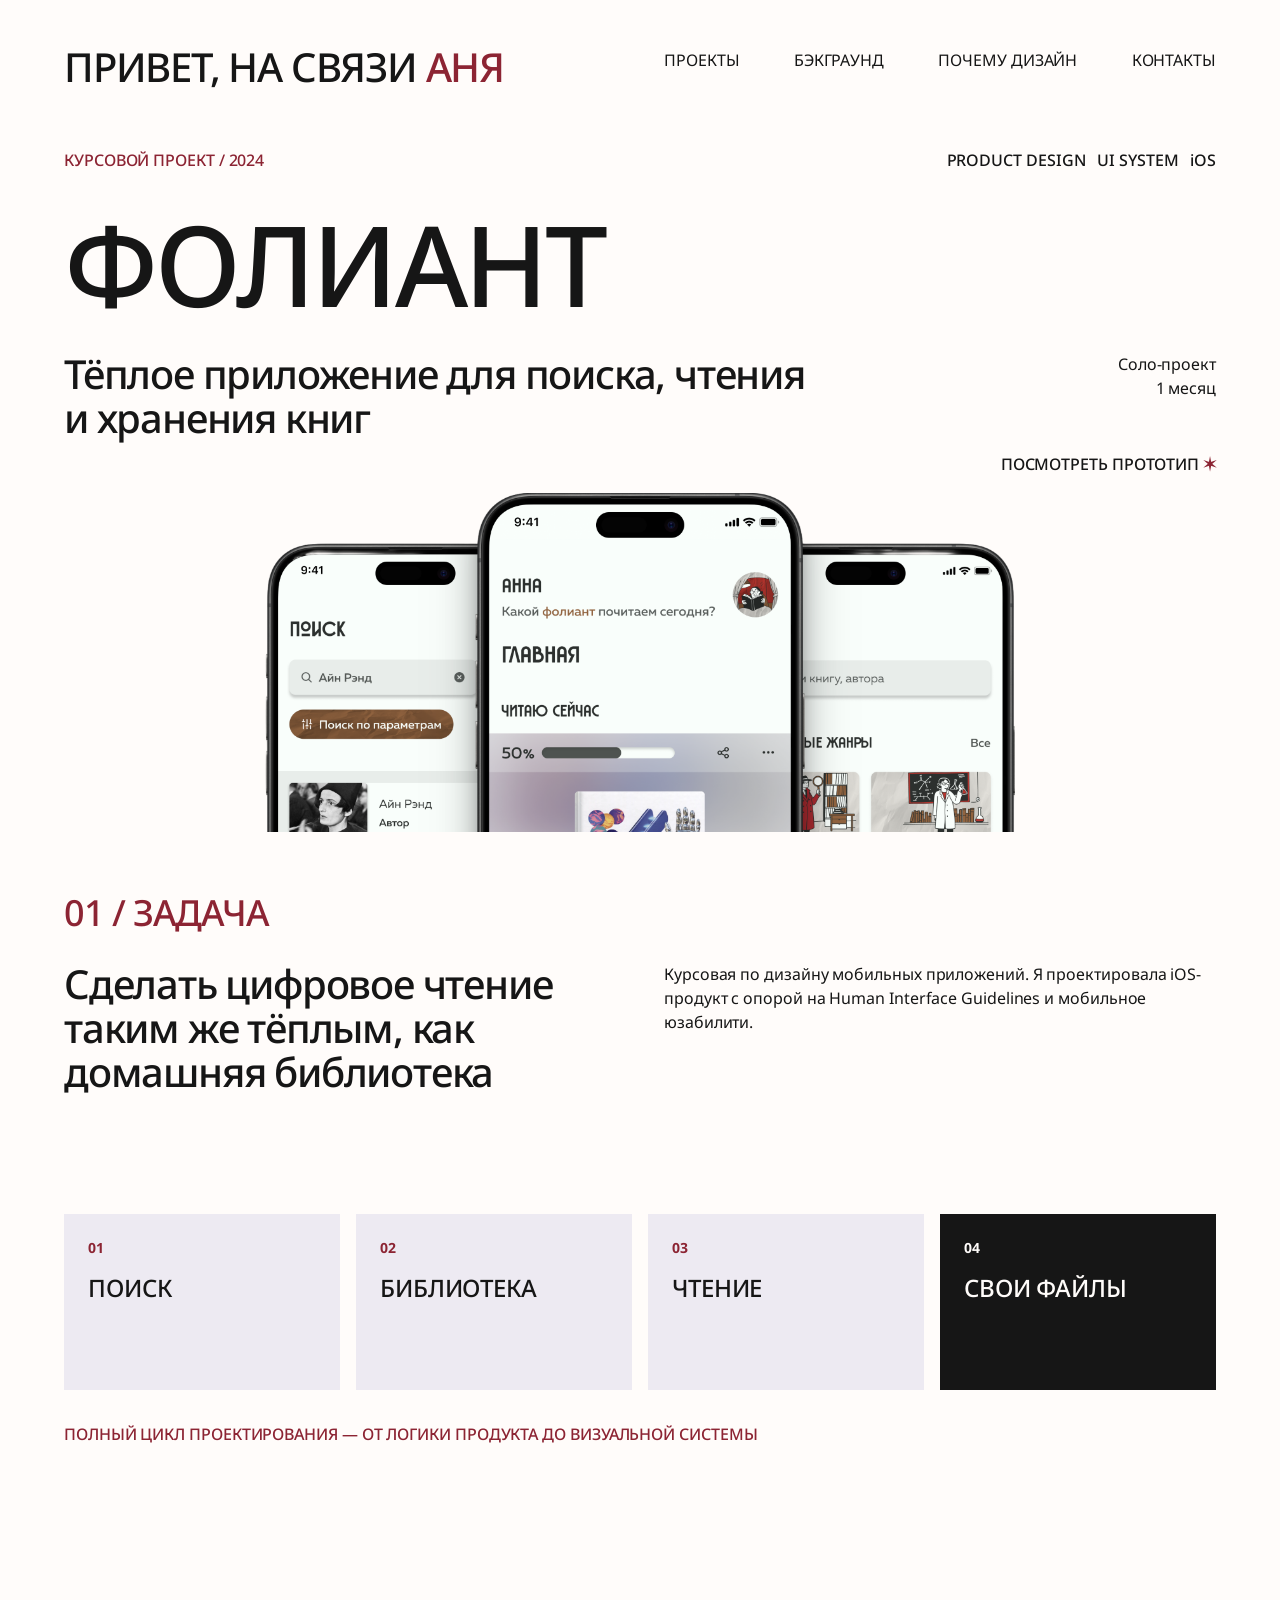
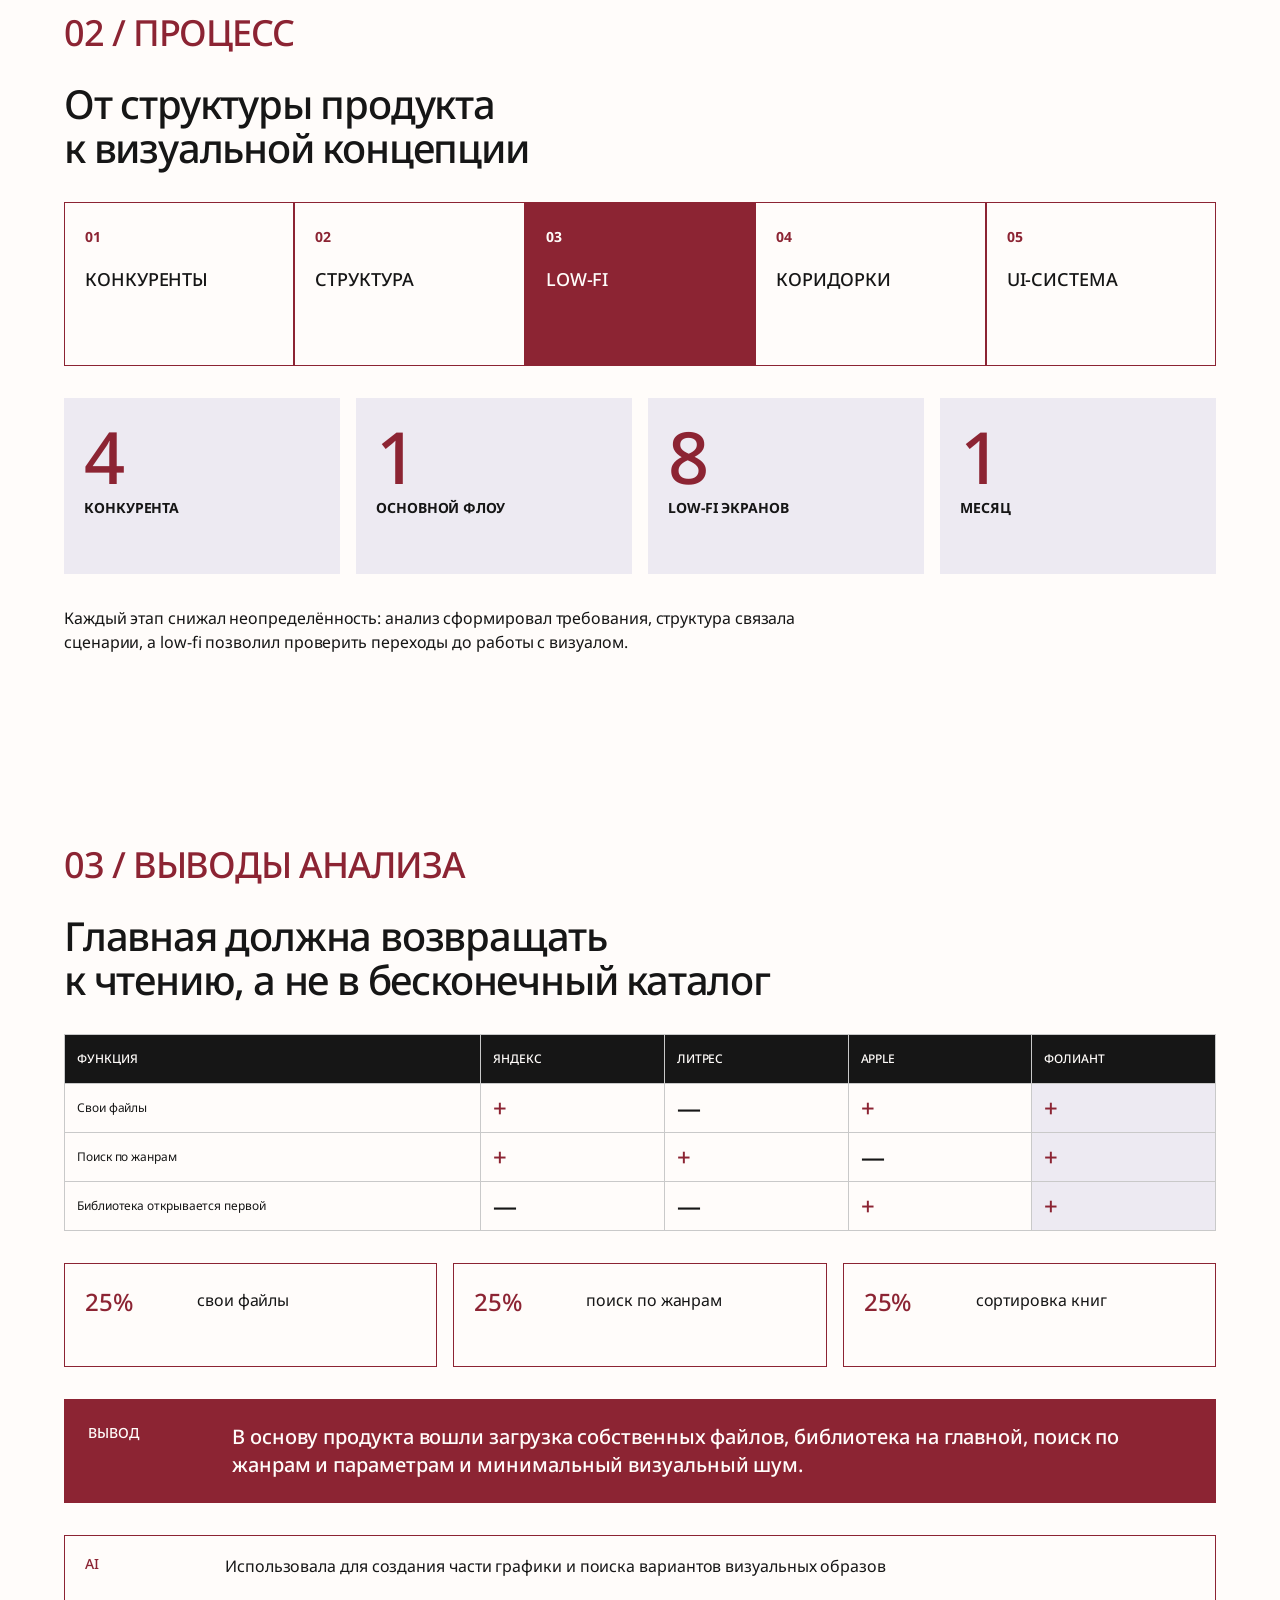
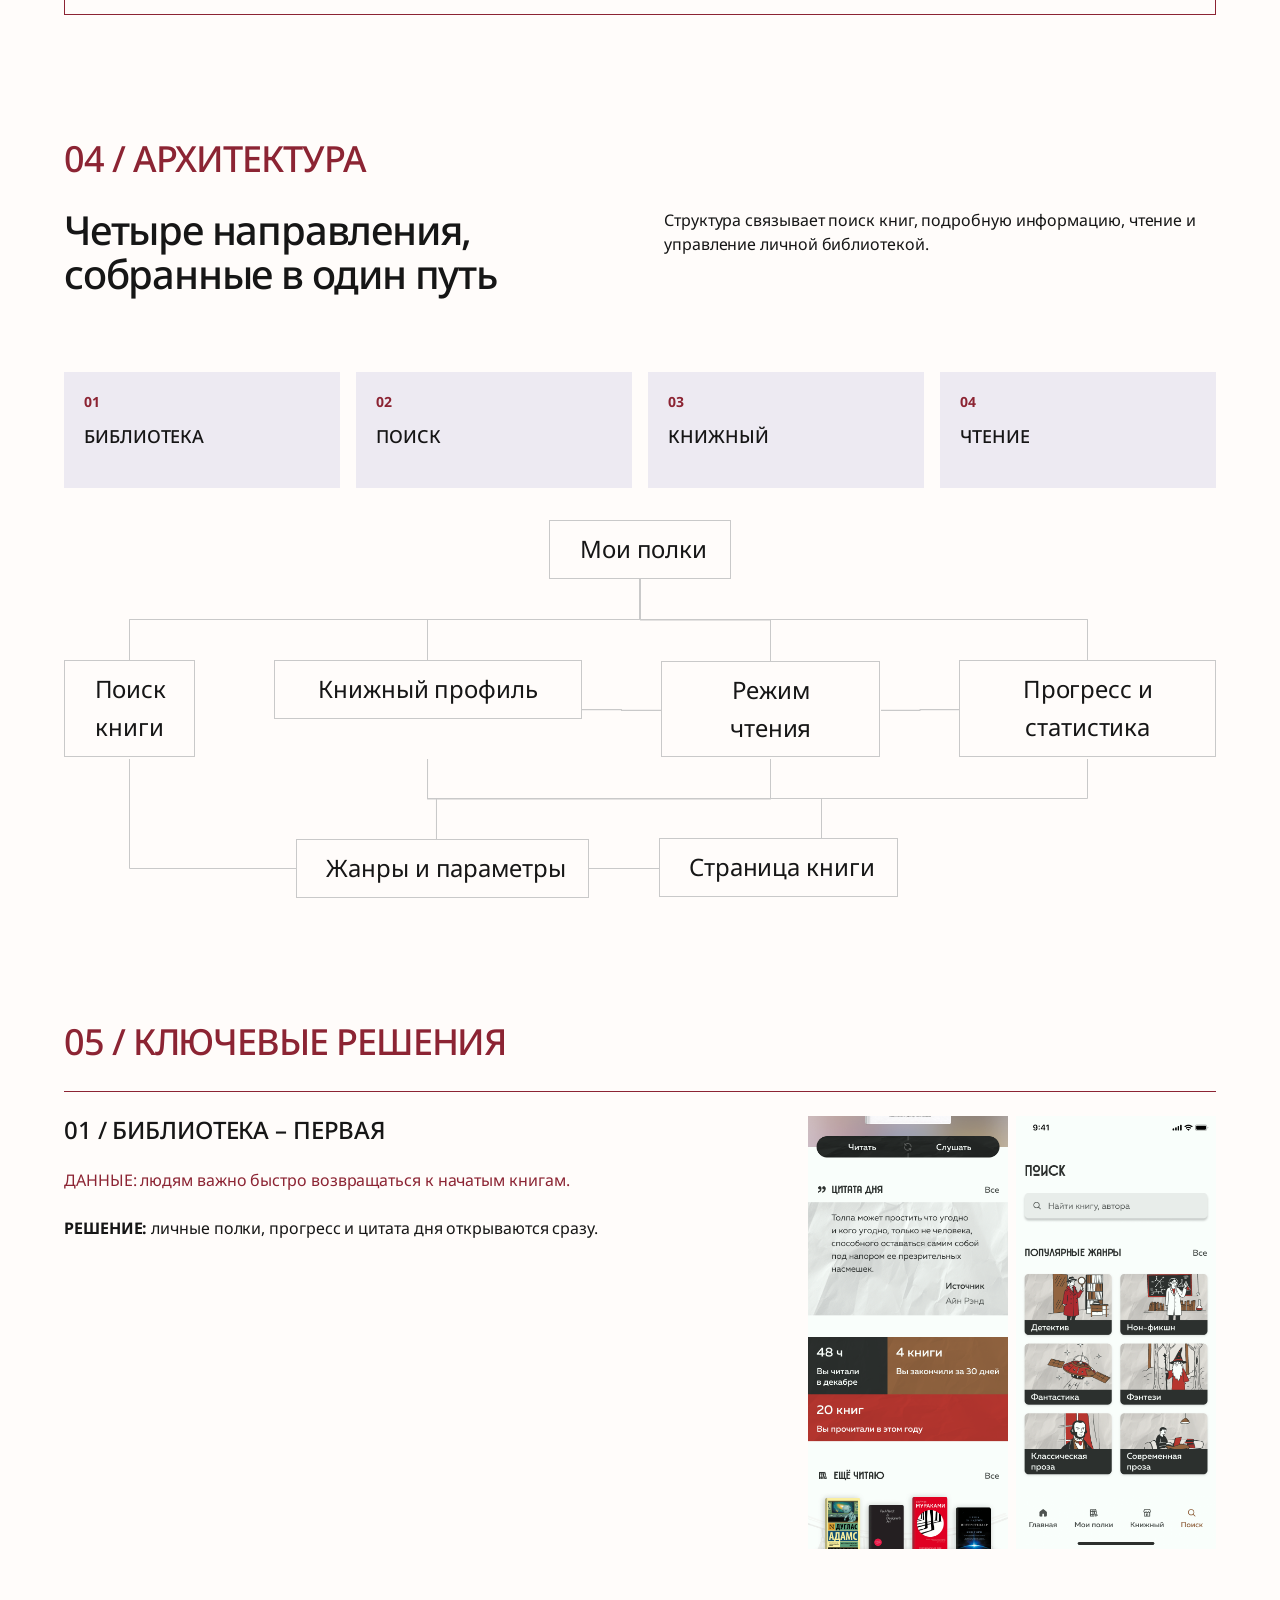
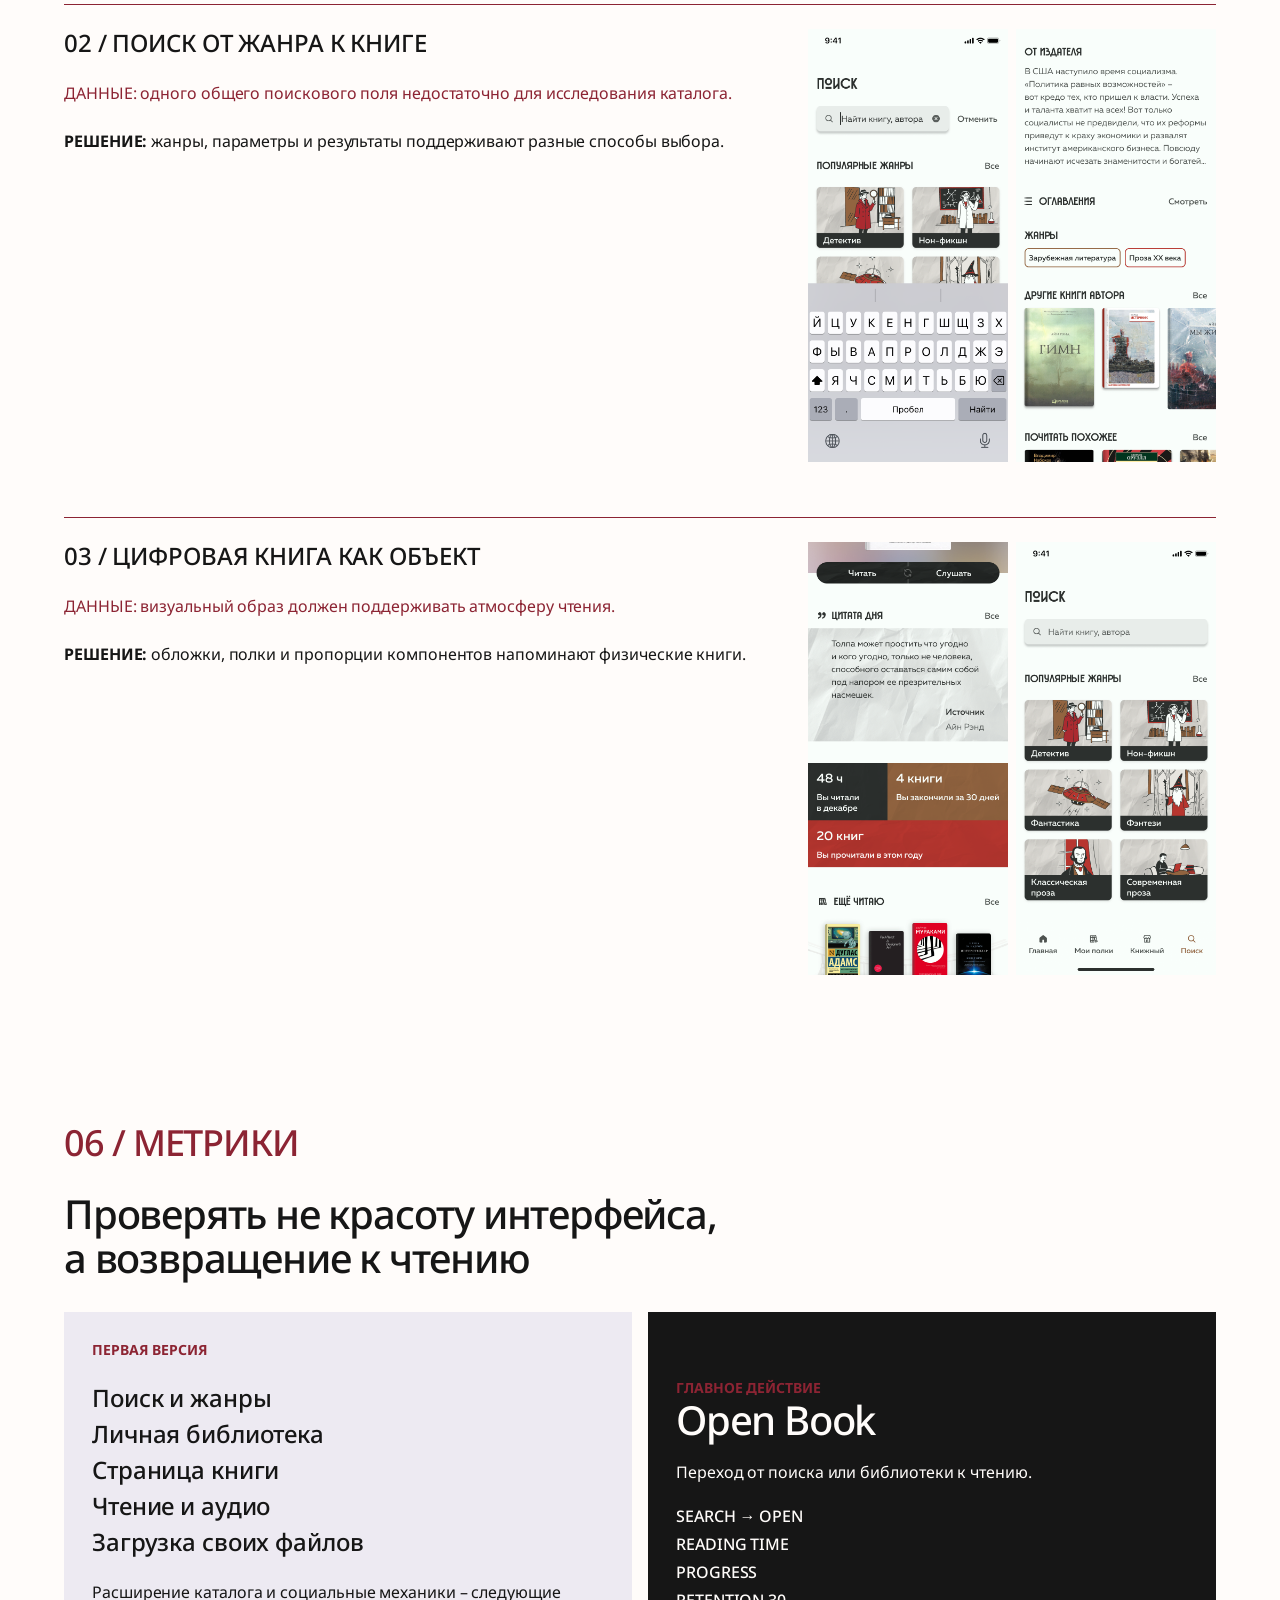
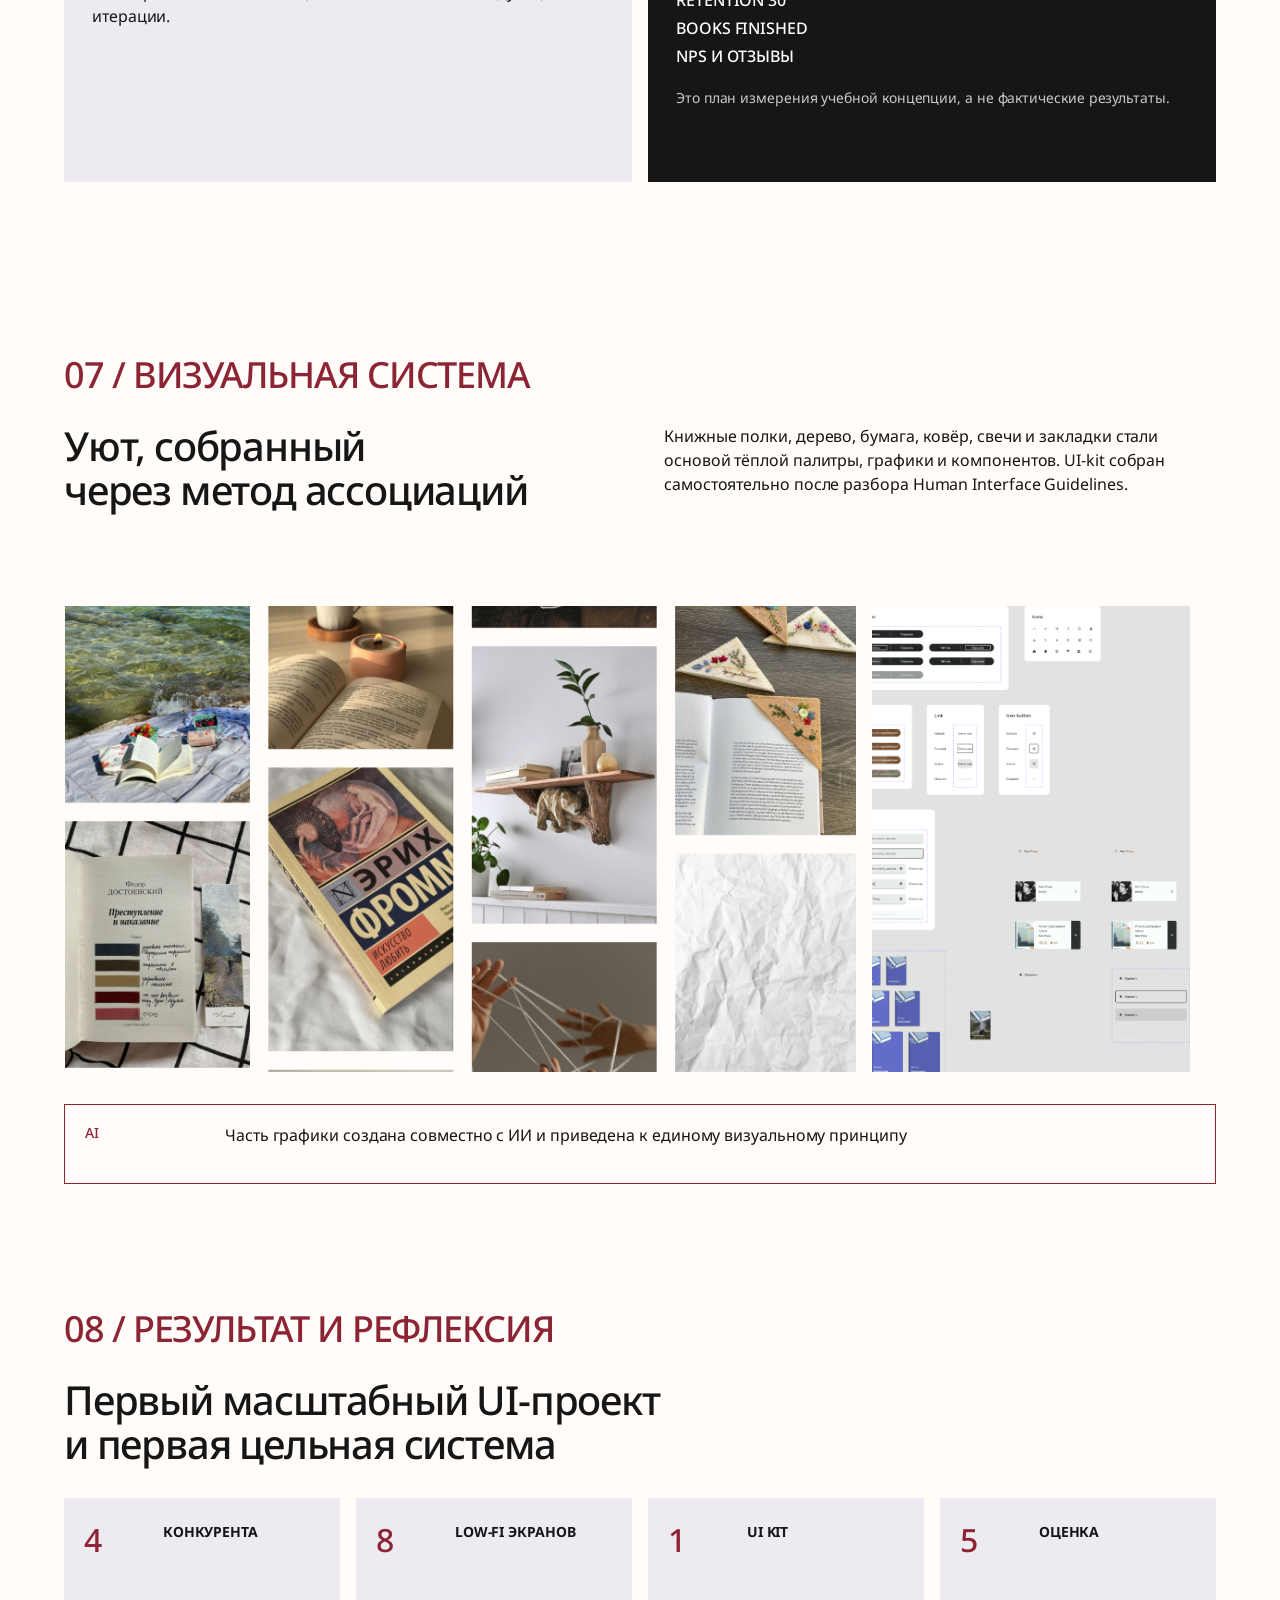
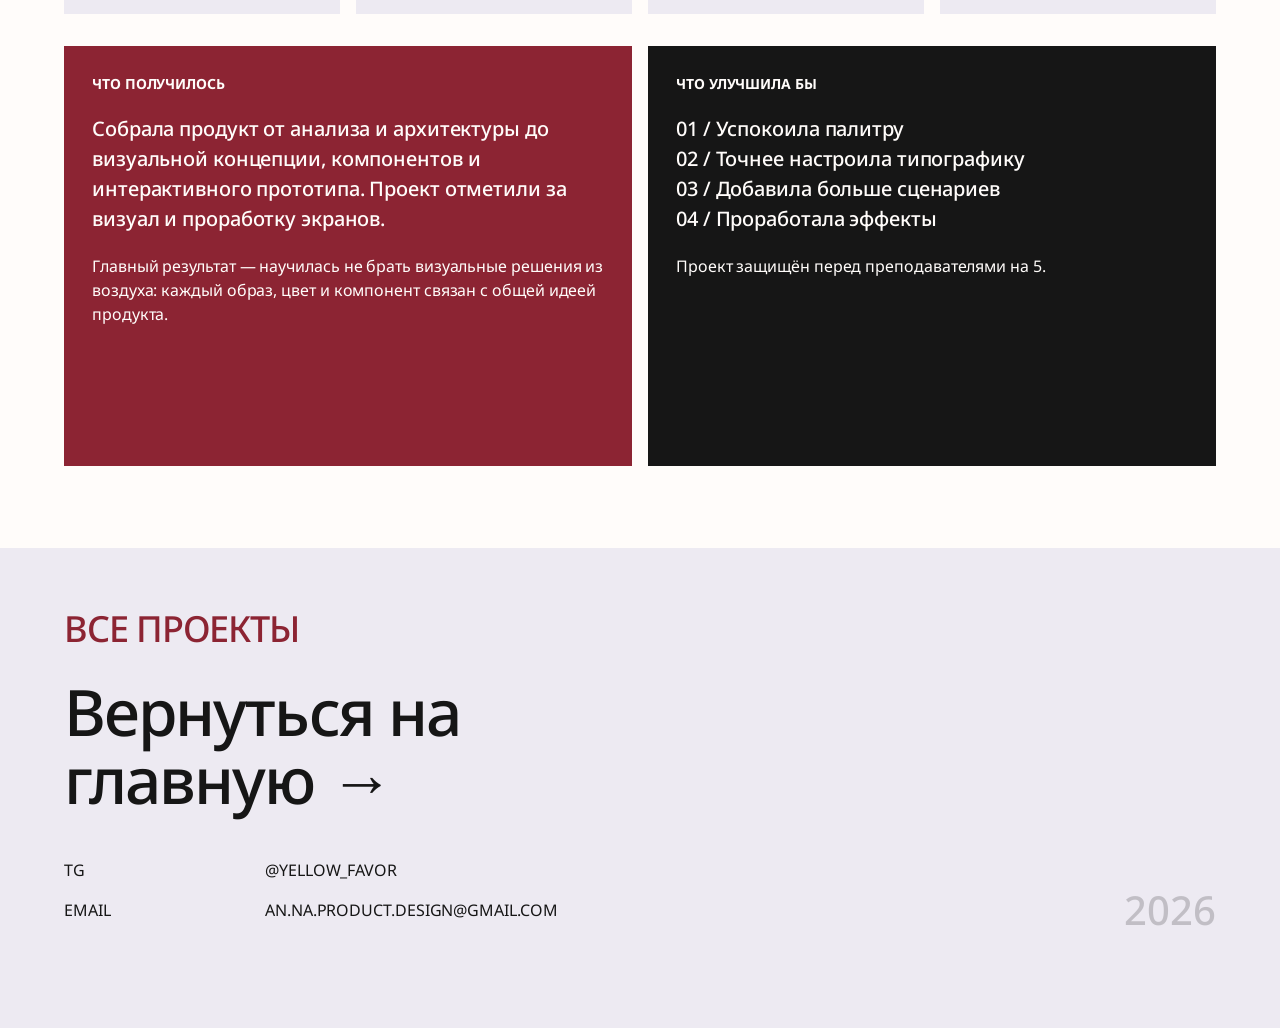
==== commit e139e172: "feat: add mobile layout for Foliant case" ====
--- a/case-foliant.html
+++ b/case-foliant.html
@@ -11,10 +11,10 @@
 
     <link rel="stylesheet" href="./styles/root.css">
     <link rel="stylesheet" href="./styles/case-pognali.css?v=3">
-    <link rel="stylesheet" href="./styles/case-foliant.css?v=1">
+    <link rel="stylesheet" href="./styles/case-foliant.css?v=4">
     <link rel="stylesheet" href="./styles/site-header.css?v=1">
 </head>
-<body>
+<body class="case-body case-body--foliant">
     <header class="site-header">
         <h1><a class="home-link" href="index.html">ПРИВЕТ, НА СВЯЗИ <span class="text-accent">АНЯ</span></a></h1>
         <nav aria-label="Навигация по портфолио">
@@ -34,6 +34,10 @@
             <div class="foliant-kicker-row"><p>КУРСОВОЙ ПРОЕКТ / 2024</p><p>PRODUCT DESIGN&nbsp;&nbsp;&nbsp;UI SYSTEM&nbsp;&nbsp;&nbsp;iOS</p></div>
             <h2 class="foliant-title">ФОЛИАНТ</h2>
             <div class="foliant-intro"><p class="foliant-display">Тёплое приложение для поиска, чтения и хранения книг</p><div class="foliant-meta"><p>Соло-проект<br>1 месяц</p><span>ПОСМОТРЕТЬ ПРОТОТИП <b>✶</b></span></div></div>
+            <div class="foliant-cover-mobile" aria-label="Экраны приложения «Фолиант»">
+                <div class="foliant-mobile-phone"><img class="foliant-mobile-screen foliant-mobile-screen--long" src="images/case-foliant/decision-library.png" alt="Главная и личная библиотека"><img class="foliant-mobile-frame" src="images/case-foliant/iphone-frame.png" alt=""></div>
+                <div class="foliant-mobile-phone"><img class="foliant-mobile-screen" src="images/case-foliant/decision-search.png" alt="Поиск книг"><img class="foliant-mobile-frame" src="images/case-foliant/iphone-frame.png" alt=""></div>
+            </div>
         </section>
 
         <section class="foliant-section foliant-task">
@@ -79,10 +83,10 @@
                 <span class="foliant-line line-55-59"><img src="images/case-foliant/line-55-59.svg" alt=""></span>
                 <span class="foliant-line line-55-56"><img src="images/case-foliant/line-55-56.svg" alt=""></span>
                 <div class="map-node node-shelves"><span>Мои полки</span></div>
-                <div class="map-node node-search"><span>Поиск<br>книги</span></div>
+                <div class="map-node node-search"><span>Поиск книги</span></div>
                 <div class="map-node node-profile"><span>Книжный профиль</span></div>
-                <div class="map-node node-reading"><span>Режим<br>чтения</span></div>
-                <div class="map-node node-progress"><span>Прогресс<br>и статистика</span></div>
+                <div class="map-node node-reading"><span>Режим чтения</span></div>
+                <div class="map-node node-progress"><span>Прогресс и статистика</span></div>
                 <div class="map-node node-genres"><span>Жанры и параметры</span></div>
                 <div class="map-node node-book"><span>Страница книги</span></div>
             </div>
@@ -98,7 +102,7 @@
         <section class="foliant-section foliant-metrics">
             <h2 class="section-label">06 / МЕТРИКИ</h2>
             <p class="foliant-display foliant-wide">Проверять не красоту интерфейса,<br>а возвращение к чтению</p>
-            <div class="foliant-two foliant-metric-panels"><article class="is-light"><b>ПЕРВАЯ ВЕРСИЯ</b><p class="foliant-feature-list">Поиск и жанры<br>Личная библиотека<br>Страница книги<br>Чтение и аудио<br>Загрузка своих файлов</p><p>Расширение каталога и социальные механики – следующие итерации.</p></article><article class="is-dark"><h3>Open Book</h3><p>Переход от поиска или библиотеки к чтению.</p><p class="foliant-metric-list">SEARCH → OPEN<br>READING TIME<br>PROGRESS<br>RETENTION 30<br>BOOKS FINISHED<br>NPS И ОТЗЫВЫ</p><small>Это план измерения учебной концепции, а не фактические результаты.</small></article></div>
+            <div class="foliant-two foliant-metric-panels"><article class="is-light"><b>ПЕРВАЯ ВЕРСИЯ</b><p class="foliant-feature-list">Поиск и жанры<br>Личная библиотека<br>Страница книги<br>Чтение и аудио<br>Загрузка своих файлов</p><p>Расширение каталога и социальные механики – следующие итерации.</p></article><article class="is-dark"><b>ГЛАВНОЕ ДЕЙСТВИЕ</b><h3>Open Book</h3><p>Переход от поиска или библиотеки к чтению.</p><p class="foliant-metric-list">SEARCH → OPEN<br>READING TIME<br>PROGRESS<br>RETENTION 30<br>BOOKS FINISHED<br>NPS И ОТЗЫВЫ</p><small>Это план измерения учебной концепции, а не фактические результаты.</small></article></div>
         </section>
 
         <section class="foliant-section foliant-visual">
--- a/styles/root.css
+++ b/styles/root.css
@@ -5,20 +5,227 @@
     --secondary-color: #EDEAF2;
     --tertiary-color: #161616;
     --surface-color: #FFFCFA;
+    --white-color: #FFFFFF;
 
     /* borders tokens */
     --border-size: 1px;
     --border-color: #C9C9C9;
 
-    /* Typography tokens */
+    /*--- Typography tokens ---*/
     --base-font-size: 16px;
     --base-line-height: 24px;
     --base-font-family: 'Noto Sans', -apple-system, BlinkMacSystemFont, 'Segoe UI', Roboto, sans-serif;
 
+    /* font weights */
+    --regular-weight: 400;
+    --medium-weight: 500;
+    --semibold-weight: 600;
+    --bold-weight: 700;
+
+    /* H! */
+    --h1-font-size: 7rem;
+    --h1-line-height: 7.5rem;
+    --h1-letter-spacing: -1.5%;
+    --h1-weight: var(--semibold-weight);
+    --h1-color: var(--tertiary-color);
+
+    /* H2 */
+    --h2-font-size: 3.5rem;
+    --h2-line-height: 4rem;
+    --h2-letter-spacing: -0.5%;
+    --h2-weight: var(--medium-weight);
+    --h2-color: var(--tertiary-color);
+
+    /* H3 */
+    --h3-font-size: 2.5rem;
+    --h3-line-height: 3rem;
+    --h3-letter-spacing: -0.5%;
+    --h3-weight: var(--medium-weight);
+    --h3-color: var(--tertiary-color);
+
+    /* H4 */
+    --h4-font-size: 2rem;
+    --h4-line-height: 2.5rem;
+    --h4-letter-spacing: 0%;
+    --h4-weight: var(--medium-weight);
+    --h4-color: var(--tertiary-color);
+
+    /* H5 */
+    --h5-font-size: 1.5rem;
+    --h5-line-height: 2rem;
+    --h5-letter-spacing: 0%;
+    --h5-weight: var(--medium-weight);
+    --h5-color: var(--tertiary-color);
+
+    /* Body-default */
+    --body-default-font-size: 1rem;
+    --body-default-line-height: 1.5rem;
+    --body-default-letter-spacing: 0%;
+    --body-default-weight: var(--regular-weight);
+    --body-default-color: var(--tertiary-color);
+
+    /* Body-emphasis */
+    --body-emphasis-font-size: 1rem;
+    --body-emphasis-line-height: 1.5rem;
+    --body-emphasis-letter-spacing: 0%;
+    --body-emphasis-weight: var(--medium-weight);
+    --body-emphasis-color: var(--tertiary-color);
+
+    /* Body-strong */
+    --body-strong-font-size: 1rem;
+    --body-strong-line-height: 1.5rem;
+    --body-strong-letter-spacing: 0%;
+    --body-strong-weight: var(--bold-weight);
+    --body-strong-color: var(--tertiary-color);
+
+    /* label-default */
+    --label-default-font-size: 0.875rem;
+    --label-default-line-height: 1.25rem;
+    --label-default-letter-spacing: 0.2%;
+    --label-default-weight: var(--medium-weight);
+    --label-default-color: var(--tertiary-color);
+
+    /* label-small */
+    --label-small-font-size: 0.75rem;
+    --label-small-line-height: 1rem;
+    --label-small-letter-spacing: 0.3%;
+    --label-small-weight: var(--medium-weight);
+    --label-small-color: var(--tertiary-color);
+
+    /* --- end section --- */
+
+    /* Mobile layout tokens */
+    --mobile-content-width: 350px;
+    --mobile-gutter: 20px;
+    --mobile-section-padding: 32px;
+    --mobile-layout-gap: 24px;
+    --mobile-card-gap: 12px;
+
     /* shared-components tokens */
     --site-header-height: clamp(88px, 8.75vw, 112px);
 
     /* Reset tokens */
     --base-padding: 0;
-    --base-margin: 0;
-}+    --base-margin: 0;    
+}
+
+/* h1 {
+    font-size: var(--h1-font-size);
+    line-height: var(--h1-line-height);
+    letter-spacing: var(--h1-letter-spacing);
+    font-weight: var(--h1-weight);
+    color: var(--h1-color);
+}
+
+.h1 {
+    font-size: var(--h1-font-size);
+    line-height: var(--h1-line-height);
+    letter-spacing: var(--h1-letter-spacing);
+    font-weight: var(--h1-weight);
+    color: var(--h1-color);
+}
+
+h2 {
+    font-size: var(--h2-font-size);
+    line-height: var(--h2-line-height);
+    letter-spacing: var(--h2-letter-spacing);
+    font-weight: var(--h2-weight);
+    color: var(--h2-color);
+}
+
+.h2 {
+    font-size: var(--h2-font-size);
+    line-height: var(--h2-line-height);
+    letter-spacing: var(--h2-letter-spacing);
+    font-weight: var(--h2-weight);
+    color: var(--h2-color);
+}
+
+h3 {
+    font-size: var(--h3-font-size);
+    line-height: var(--h3-line-height);
+    letter-spacing: var(--h3-letter-spacing);
+    font-weight: var(--h3-weight);
+    color: var(--h3-color);
+}
+
+.h3 {
+    font-size: var(--h3-font-size);
+    line-height: var(--h3-line-height);
+    letter-spacing: var(--h3-letter-spacing);
+    font-weight: var(--h3-weight);
+    color: var(--h3-color);
+}
+
+h4 {
+    font-size: var(--h4-font-size);
+    line-height: var(--h4-line-height);
+    letter-spacing: var(--h4-letter-spacing);
+    font-weight: var(--h4-weight);
+    color: var(--h4-color);
+}
+
+.h4 {
+    font-size: var(--h4-font-size);
+    line-height: var(--h4-line-height);
+    letter-spacing: var(--h4-letter-spacing);
+    font-weight: var(--h4-weight);
+    color: var(--h4-color);
+}
+
+h5 {
+    font-size: var(--h5-font-size);
+    line-height: var(--h5-line-height);
+    letter-spacing: var(--h5-letter-spacing);
+    font-weight: var(--h5-weight);
+    color: var(--h5-color);
+}
+
+.h5 {
+    font-size: var(--h5-font-size);
+    line-height: var(--h5-line-height);
+    letter-spacing: var(--h5-letter-spacing);
+    font-weight: var(--h5-weight);
+    color: var(--h5-color);
+} 
+
+.body-default {
+    font-size: var(--body-default-font-size);
+    line-height: var(--body-default-line-height);
+    letter-spacing: var(--body-default-letter-spacing);
+    font-weight: var(--body-default-weight);
+    color: var(--body-default-color);
+}
+
+.body-emphasis {
+    font-size: var(--body-emphasis-font-size);
+    line-height: var(--body-emphasis-line-height);
+    letter-spacing: var(--body-emphasis-letter-spacing);
+    font-weight: var(--body-emphasis-weight);
+    color: var(--body-emphasis-color);
+}
+
+.body-strong {
+    font-size: var(--body-strong-font-size);
+    line-height: var(--body-strong-line-height);
+    letter-spacing: var(--body-strong-letter-spacing);
+    font-weight: var(--body-strong-weight);
+    color: var(--body-strong-color);
+}
+
+.label-default {
+    font-size: var(--label-default-font-size);
+    line-height: var(--label-default-line-height);
+    letter-spacing: var(--label-default-letter-spacing);
+    font-weight: var(--label-default-weight);
+    color: var(--label-default-color);
+}
+
+.label-small {
+    font-size: var(--label-small-font-size);
+    line-height: var(--label-small-line-height);
+    letter-spacing: var(--label-small-letter-spacing);
+    font-weight: var(--label-small-weight);
+    color: var(--label-small-color);
+}
+*/
--- a/styles/case-pognali.css
+++ b/styles/case-pognali.css
@@ -750,7 +750,7 @@
     font-weight: 500
 }
 
-@media(max-width:1100px) {
+@media (min-width: 768px) and (max-width: 1100px) {
     :root {
         --gutter: 40px
     }
@@ -1266,4 +1266,919 @@
     font-weight: 700;
     line-height: 24px;
     letter-spacing: -0.08px;
-}+}
+
+/* Mobile case layout: Figma node 601:2147. */
+@media (max-width: 767px) {
+    body.case-body--pognali {
+        min-width: 0;
+        font-size: 14px;
+        line-height: 20px;
+        letter-spacing: -0.07px;
+    }
+
+    .case-body--pognali .site-header {
+        padding: 16px var(--mobile-gutter) !important;
+    }
+
+    .case-page--pognali,
+    .case-body--pognali .case-footer {
+        width: 100%;
+        max-width: none;
+    }
+
+    .case-page--pognali .case-block,
+    .case-body--pognali .case-footer {
+        display: flex;
+        min-height: 0;
+        padding: var(--mobile-section-padding) var(--mobile-gutter);
+        flex-direction: column;
+        gap: var(--mobile-layout-gap);
+        overflow: hidden;
+    }
+
+    .case-page--pognali .case-block > * + * {
+        margin-top: 0;
+    }
+
+    .case-page--pognali .section-label,
+    .case-body--pognali .case-footer .section-label {
+        font-size: 28px;
+        font-weight: 500;
+        line-height: 34px;
+        letter-spacing: -0.84px;
+    }
+
+    .case-page--pognali .display-copy {
+        max-width: none;
+        font-size: 24px;
+        font-weight: 500;
+        line-height: 32px;
+        letter-spacing: -0.72px;
+    }
+
+    .case-page--pognali .two-columns,
+    .case-page--pognali .tile-grid,
+    .case-page--pognali .scenario-grid,
+    .case-page--pognali .start-grid,
+    .case-page--pognali .test-layout,
+    .case-page--pognali .visual-gallery {
+        display: flex;
+        min-height: 0;
+        flex-direction: column;
+    }
+
+    .case-page--pognali .two-columns {
+        gap: 12px;
+    }
+
+    .case-page--pognali .section-copy {
+        height: auto;
+        min-height: 0;
+    }
+
+    .case-page--pognali .section-copy > p:last-child {
+        max-width: none;
+    }
+
+    .case-page--pognali .tile-grid,
+    .case-page--pognali .start-grid,
+    .case-page--pognali .scenario-grid {
+        gap: var(--mobile-card-gap);
+    }
+
+    .case-page--pognali .tile,
+    .case-page--pognali .start-grid article {
+        width: 100%;
+        height: auto;
+        min-height: 0;
+        padding: 16px;
+    }
+
+    .case-page--pognali .tile h3,
+    .case-page--pognali .nav-grid .tile h3 {
+        margin-top: 8px;
+        font-size: 18px;
+        font-weight: 500;
+        line-height: 24px;
+        letter-spacing: -0.09px;
+    }
+
+    .case-page--pognali .micro-label,
+    .case-page--pognali .accent-note,
+    .case-page--pognali .tile > b,
+    .case-page--pognali .panel > .micro-label {
+        font-size: 14px;
+        line-height: 20px;
+        letter-spacing: -0.07px;
+    }
+
+    /* 01 / Cover */
+    .case-page--pognali .case-cover {
+        min-height: 1940px;
+        padding-top: 32px;
+    }
+
+    .case-page--pognali .case-kicker-row {
+        display: flex;
+        width: 100%;
+        height: 48px;
+        align-items: flex-start;
+        justify-content: flex-start;
+        flex-direction: column;
+        gap: 8px;
+        font-size: 14px;
+        font-weight: 500;
+        line-height: 20px;
+    }
+
+    .case-page--pognali .case-tags {
+        text-align: left;
+        white-space: normal;
+    }
+
+    .case-page--pognali .case-title {
+        font-size: 56px;
+        font-weight: 700;
+        line-height: 64px;
+        letter-spacing: -0.84px;
+    }
+
+    .case-page--pognali .case-intro {
+        display: flex;
+        min-height: 216px;
+        flex-direction: column;
+        justify-content: flex-start;
+        gap: 16px;
+    }
+
+    .case-page--pognali .case-lead {
+        width: 100%;
+        font-size: 24px;
+        font-weight: 500;
+        line-height: 32px;
+        letter-spacing: -0.72px;
+    }
+
+    .case-page--pognali .case-meta {
+        align-items: flex-start;
+        text-align: left;
+    }
+
+    .case-page--pognali .case-action {
+        margin-top: 12px;
+        font-weight: 500;
+        line-height: 20px;
+    }
+
+    .case-page--pognali .cover-gallery {
+        display: flex;
+        width: 100%;
+        height: 1476px;
+        padding: 0;
+        align-items: flex-start;
+        justify-content: flex-start;
+        flex-direction: column;
+        gap: 12px;
+        background: transparent;
+    }
+
+    .case-page--pognali .phone,
+    .case-page--pognali .phone-frame {
+        width: 180.6px;
+        height: 360px;
+        flex: 0 0 360px;
+    }
+
+    .case-page--pognali .phone > img:first-child {
+        top: 13.92px;
+        left: 13.52px;
+        width: 153.6px;
+        height: 332.6px;
+        border-radius: 22px;
+    }
+
+    /* 02 / Problem */
+    .case-page--pognali > .case-block:nth-of-type(2) {
+        min-height: 838px;
+        background: var(--white-color);
+    }
+
+    .case-page--pognali > .case-block:nth-of-type(2) .section-copy {
+        min-height: 256px;
+        gap: 16px;
+    }
+
+    .case-page--pognali > .case-block:nth-of-type(2) .section-copy > p:first-child {
+        order: 2;
+    }
+
+    .case-page--pognali > .case-block:nth-of-type(2) .section-copy > p:last-child {
+        order: 1;
+        font-size: 16px;
+        line-height: 24px;
+        letter-spacing: -0.08px;
+    }
+
+    .case-page--pognali > .case-block:nth-of-type(2) .tile-grid {
+        height: 372px;
+    }
+
+    .case-page--pognali > .case-block:nth-of-type(2) .tile {
+        height: 84px;
+        flex: 0 0 84px;
+    }
+
+    .case-page--pognali .accent-note {
+        color: var(--tertiary-color);
+        font-weight: 700;
+    }
+
+    /* 03 / Scope */
+    .case-page--pognali > .case-block:nth-of-type(3) {
+        min-height: 738px;
+    }
+
+    .case-page--pognali .scope-columns {
+        display: flex;
+        height: 616px;
+        min-height: 616px;
+        flex-direction: column;
+        gap: 16px;
+    }
+
+    .case-page--pognali .scope-columns > div {
+        height: 304px;
+    }
+
+    .case-page--pognali .scope-columns > div > .micro-label {
+        margin-top: 16px;
+    }
+
+    .case-page--pognali .plain-list {
+        margin-top: 8px;
+    }
+
+    .case-page--pognali .plain-list li {
+        line-height: 20px;
+    }
+
+    .case-page--pognali .scope-columns > .panel {
+        display: flex;
+        height: 296px;
+        min-height: 296px;
+        padding: 16px;
+        flex-direction: column;
+        gap: 12px;
+    }
+
+    .case-page--pognali .scope-columns > .panel > * {
+        margin-top: 0;
+    }
+
+    .case-page--pognali .scope-columns > .panel h3 {
+        font-size: 18px;
+        line-height: 24px;
+        letter-spacing: -0.09px;
+    }
+
+    .case-page--pognali .scope-columns > .panel h3:last-child {
+        order: -3;
+    }
+
+    .case-page--pognali .scope-columns > .panel .micro-label {
+        order: -2;
+    }
+
+    .case-page--pognali .scope-columns > .panel h3:first-of-type {
+        order: -1;
+    }
+
+    /* 04 / Research */
+    .case-page--pognali > .case-block:nth-of-type(4) {
+        min-height: 1258px;
+        background: var(--white-color);
+    }
+
+    .case-page--pognali .process-grid {
+        display: flex;
+        height: 468px;
+        flex-direction: column;
+        gap: 12px;
+    }
+
+    .case-page--pognali .process-grid article {
+        width: 100%;
+        height: 84px;
+        padding: 16px;
+        flex: 0 0 84px;
+    }
+
+    .case-page--pognali .process-grid span {
+        margin-top: 8px;
+        font-size: 16px;
+        line-height: 24px;
+    }
+
+    .case-page--pognali .stat-grid {
+        height: 452px;
+    }
+
+    .case-page--pognali .stat-grid .tile {
+        height: 104px;
+        padding: 16px;
+        flex: 0 0 104px;
+    }
+
+    .case-page--pognali .stat-grid .tile strong {
+        font-size: 40px;
+        line-height: 44px;
+        letter-spacing: -1.2px;
+    }
+
+    .case-page--pognali .stat-grid .tile b {
+        margin-top: 8px;
+    }
+
+    /* 05 / Recruitment */
+    .case-page--pognali > .case-block:nth-of-type(5) {
+        min-height: 906px;
+    }
+
+    .case-page--pognali > .case-block:nth-of-type(5) .section-copy {
+        min-height: 156px;
+    }
+
+    .case-page--pognali > .case-block:nth-of-type(5) .tile-grid {
+        height: 420px;
+    }
+
+    .case-page--pognali .criteria-grid .tile {
+        height: 96px;
+        flex: 0 0 96px;
+    }
+
+    .case-page--pognali .criteria-grid .tile strong {
+        font-size: 32px;
+        line-height: 36px;
+        letter-spacing: -0.96px;
+    }
+
+    .case-page--pognali .criteria-grid .tile b {
+        margin-top: 8px;
+    }
+
+    .case-page--pognali .outline-note,
+    .case-page--pognali .conclusion {
+        display: flex;
+        min-height: 0;
+        padding: 16px;
+        flex-direction: column;
+        gap: 8px;
+    }
+
+    .case-page--pognali > .case-block:nth-of-type(5) .outline-note {
+        height: 160px;
+    }
+
+    /* 06 / Findings */
+    .case-page--pognali > .case-block:nth-of-type(6) {
+        min-height: 1342px;
+        background: var(--white-color);
+    }
+
+    .case-page--pognali .metric-grid {
+        height: 492px;
+    }
+
+    .case-page--pognali .metric-grid .tile {
+        height: 104px;
+        padding: 16px;
+        flex: 0 0 104px;
+    }
+
+    .case-page--pognali .metric-grid .tile:nth-child(2),
+    .case-page--pognali .metric-grid .tile:nth-child(3) {
+        height: 124px;
+        flex-basis: 124px;
+    }
+
+    .case-page--pognali .metric-grid .tile > strong {
+        font-size: 40px;
+        line-height: 44px;
+        letter-spacing: -1.2px;
+    }
+
+    .case-page--pognali .metric-grid .tile > p {
+        margin-top: 8px;
+        font-size: 14px;
+        line-height: 20px;
+        letter-spacing: -0.07px;
+    }
+
+    .case-page--pognali .start-grid {
+        height: 276px;
+    }
+
+    .case-page--pognali .start-grid article {
+        display: flex;
+        height: 84px;
+        padding: 16px;
+        flex: 0 0 84px;
+        flex-direction: column;
+        gap: 8px;
+    }
+
+    .case-page--pognali .start-grid strong {
+        width: auto;
+        font-size: 18px;
+        line-height: 24px;
+    }
+
+    .case-page--pognali .conclusion {
+        height: 160px;
+        flex: 0 0 160px;
+        gap: 12px;
+    }
+
+    .case-page--pognali .conclusion p {
+        /* Noto Sans is wider than the Figma reference face at this size. */
+        font-size: 16px;
+        line-height: 24px;
+        letter-spacing: -0.08px;
+    }
+
+    .case-page--pognali > .case-block:nth-of-type(6) .outline-note {
+        height: 100px;
+    }
+
+    /* 07 / Two scenarios */
+    .case-page--pognali > .case-block:nth-of-type(7) {
+        min-height: 3064.2px;
+    }
+
+    .case-page--pognali .scenario-card {
+        display: flex;
+        width: 100%;
+        height: auto;
+        min-height: 0;
+        padding: 16px;
+        flex-direction: column;
+        gap: 12px;
+    }
+
+    .case-page--pognali .scenario-card:first-child {
+        height: 1405px;
+    }
+
+    .case-page--pognali .scenario-card:last-child {
+        height: 1433.2px;
+    }
+
+    .case-page--pognali .scenario-card > * {
+        margin-top: 0;
+    }
+
+    .case-page--pognali .scenario-card h3 {
+        font-size: 18px;
+        font-weight: 500;
+        line-height: 24px;
+        letter-spacing: -0.09px;
+    }
+
+    .case-page--pognali .scenario-card > p {
+        min-height: 80px;
+    }
+
+    .case-page--pognali .scenario-card > strong {
+        font-size: 14px;
+        line-height: 20px;
+    }
+
+    .case-page--pognali .screen-row {
+        display: flex;
+        width: 100%;
+        height: auto;
+        margin-top: 0;
+        flex-direction: column;
+        align-items: flex-start;
+        gap: 8px;
+    }
+
+    .case-page--pognali .screen-row img {
+        width: 180.6px;
+        height: auto;
+        flex: 0 0 auto;
+        border-radius: 0;
+        object-fit: contain;
+    }
+
+    /* 08 / Architecture */
+    .case-page--pognali > .case-block:nth-of-type(8) {
+        min-height: 1142px;
+        background: var(--white-color);
+    }
+
+    .case-page--pognali > .case-block:nth-of-type(8) .section-copy {
+        min-height: 136px;
+    }
+
+    .case-page--pognali .nav-grid {
+        height: 372px;
+    }
+
+    .case-page--pognali .nav-grid .tile {
+        height: 84px;
+        padding: 16px;
+        flex: 0 0 84px;
+    }
+
+    .case-page--pognali .site-map {
+        display: flex;
+        width: 100%;
+        height: 464px;
+        padding: 0;
+        flex-direction: column;
+        gap: 12px;
+        background: none;
+    }
+
+    .case-page--pognali .site-map .map-root,
+    .case-page--pognali .site-map .map-row span {
+        position: static;
+        display: flex;
+        width: 100%;
+        height: 56px;
+        min-height: 56px;
+        margin: 0;
+        padding: 16px;
+        align-items: center;
+        justify-content: flex-start;
+        border: var(--border-size) solid var(--primary-color);
+        font-size: 16px;
+        line-height: 24px;
+        text-align: center;
+        transform: none;
+    }
+
+    .case-page--pognali .site-map .map-row {
+        display: contents;
+    }
+
+    .case-page--pognali .site-map .map-row:not(.map-row--bottom) span:nth-child(n),
+    .case-page--pognali .site-map .map-row--bottom span:nth-child(n) {
+        position: static;
+        inset: auto;
+        width: 100%;
+        height: 56px;
+    }
+
+    /* 09 / Product decisions */
+    .case-page--pognali > .case-block:nth-of-type(9) {
+        min-height: 3042.4px;
+    }
+
+    .case-page--pognali .decision {
+        display: flex;
+        min-height: 0;
+        padding: 0;
+        flex-direction: column;
+        gap: 12px;
+        border: 0;
+    }
+
+    .case-page--pognali .decision:first-of-type {
+        height: 930.1px;
+    }
+
+    .case-page--pognali .decision:not(:first-of-type) {
+        height: 954.1px;
+    }
+
+    .case-page--pognali .decision > div:first-child {
+        display: flex;
+        flex-direction: column;
+        gap: 12px;
+    }
+
+    .case-page--pognali .decision h3 {
+        font-size: 20px;
+        font-weight: 500;
+        line-height: 24px;
+        letter-spacing: -0.1px;
+    }
+
+    .case-page--pognali .decision p {
+        margin-top: 0;
+        font-size: 14px;
+        line-height: 20px;
+        letter-spacing: -0.07px;
+    }
+
+    .case-page--pognali .decision > div:first-child > p:last-child {
+        font-weight: 700;
+    }
+
+    .case-page--pognali .decision-media {
+        display: flex;
+        width: 100%;
+        height: auto;
+        flex-direction: column;
+        align-items: flex-start;
+        gap: 8px;
+    }
+
+    .case-page--pognali .decision-media img {
+        width: 180.6px;
+        height: auto;
+        flex: 0 0 auto;
+        border-radius: 0;
+        object-fit: contain;
+    }
+
+    /* 10 / MLP and metrics */
+    .case-page--pognali > .case-block:nth-of-type(10) {
+        min-height: 810px;
+    }
+
+    .case-page--pognali .mlp-grid {
+        height: 600px;
+        gap: 16px;
+    }
+
+    .case-page--pognali .mlp-grid > .panel {
+        display: flex;
+        width: 100%;
+        min-height: 0;
+        padding: 16px;
+        flex-direction: column;
+        gap: 12px;
+    }
+
+    .case-page--pognali .mlp-grid > .panel > * {
+        margin-top: 0;
+    }
+
+    .case-page--pognali .mlp-grid > .panel-light {
+        height: 260px;
+    }
+
+    .case-page--pognali .mlp-grid > .panel-dark {
+        height: 324px;
+        padding: 16px;
+    }
+
+    .case-page--pognali .mlp-grid > .panel-dark > .micro-label {
+        display: block;
+    }
+
+    .case-page--pognali .mlp-grid > .panel-light > .feature-list {
+        margin: 0;
+        font-size: 16px;
+        line-height: 24px;
+        letter-spacing: -0.08px;
+    }
+
+    .case-page--pognali .mlp-grid > .panel-light > p:last-child {
+        margin-top: 0;
+        font-size: 14px;
+        line-height: 20px;
+        letter-spacing: -0.07px;
+    }
+
+    .case-page--pognali .mlp-grid .panel h3 {
+        font-size: 24px;
+        line-height: 32px;
+        letter-spacing: -0.72px;
+    }
+
+    .case-page--pognali .mlp-grid > .panel-dark .metrics-list {
+        display: flex;
+        margin-top: 0;
+        flex-direction: column;
+        gap: 0;
+        font-size: 14px;
+        line-height: 20px;
+    }
+
+    .case-page--pognali .mlp-grid > .panel-dark small {
+        margin-top: 0;
+        font-size: 12px;
+        line-height: 16px;
+    }
+
+    /* 11 / Prototype test */
+    .case-page--pognali > .case-block:nth-of-type(11) {
+        min-height: 1295.1px;
+        background: var(--white-color);
+    }
+
+    .case-page--pognali > .case-block:nth-of-type(11) .section-copy {
+        min-height: 136px;
+    }
+
+    .case-page--pognali .test-layout {
+        gap: 24px;
+    }
+
+    .case-page--pognali .test-layout > div {
+        display: contents;
+    }
+
+    .case-page--pognali .test-findings {
+        display: flex;
+        height: 360px;
+        flex-direction: column;
+        gap: 12px;
+    }
+
+    .case-page--pognali .test-findings .tile {
+        height: 112px;
+        padding: 16px;
+        flex: 0 0 112px;
+    }
+
+    .case-page--pognali .test-findings .tile h3,
+    .case-page--pognali .test-findings .tile p {
+        margin-top: 8px;
+        font-size: 16px;
+        line-height: 24px;
+    }
+
+    .case-page--pognali .test-findings .tile p {
+        font-size: 14px;
+        line-height: 20px;
+    }
+
+    .case-page--pognali .prepared {
+        display: flex;
+        width: 100%;
+        height: 180px;
+        margin-top: 0;
+        padding: 16px;
+        flex-direction: column;
+        gap: 12px;
+    }
+
+    .case-page--pognali .prepared > * {
+        margin-top: 0;
+    }
+
+    .case-page--pognali .prepared > .micro-label {
+        display: block;
+    }
+
+    .case-page--pognali .prepared h3 {
+        font-size: 16px;
+        line-height: 24px;
+        letter-spacing: -0.08px;
+    }
+
+    .case-page--pognali .prepared small {
+        line-height: 16px;
+    }
+
+    .case-page--pognali .test-phone {
+        width: 180.6px;
+        height: auto;
+        border-radius: 0;
+        object-fit: contain;
+    }
+
+    /* 12 / Visual system */
+    .case-page--pognali > .case-block:nth-of-type(12) {
+        min-height: 1212.5px;
+    }
+
+    .case-page--pognali > .case-block:nth-of-type(12) .section-copy {
+        min-height: 176px;
+    }
+
+    .case-page--pognali .visual-gallery {
+        width: 100%;
+        height: auto;
+        gap: 12px;
+    }
+
+    .case-page--pognali .visual-gallery img {
+        width: 100%;
+        height: auto;
+        flex: 0 0 auto;
+        object-fit: contain;
+    }
+
+    .case-page--pognali > .case-block:nth-of-type(12) .outline-note {
+        height: 100px;
+    }
+
+    /* 13 / Result and reflection */
+    .case-page--pognali > .case-block:nth-of-type(13) {
+        min-height: 1164px;
+        background: var(--surface-color);
+    }
+
+    .case-page--pognali .outcome-grid {
+        height: 388px;
+    }
+
+    .case-page--pognali .outcome-grid .tile {
+        display: flex;
+        height: 88px;
+        padding: 16px;
+        flex: 0 0 88px;
+        flex-direction: column;
+        gap: 8px;
+    }
+
+    .case-page--pognali .outcome-grid strong {
+        width: auto;
+        font-size: 24px;
+        line-height: 28px;
+        letter-spacing: -0.12px;
+    }
+
+    .case-page--pognali > .case-block:nth-of-type(13) > .scenario-grid {
+        height: 508px;
+        gap: 16px;
+    }
+
+    .case-page--pognali > .case-block:nth-of-type(13) .scenario-grid > .panel {
+        display: flex;
+        width: 100%;
+        min-height: 0;
+        padding: 16px;
+        flex-direction: column;
+        gap: 12px;
+    }
+
+    .case-page--pognali > .case-block:nth-of-type(13) .scenario-grid > .panel:first-child {
+        height: 300px;
+    }
+
+    .case-page--pognali > .case-block:nth-of-type(13) .scenario-grid > .panel:last-child {
+        height: 192px;
+    }
+
+    .case-page--pognali > .case-block:nth-of-type(13) .scenario-grid > .panel > * {
+        margin-top: 0;
+    }
+
+    .case-page--pognali > .case-block:nth-of-type(13) .scenario-grid > .panel h3 {
+        font-size: 16px;
+        font-weight: 500;
+        line-height: 24px;
+        letter-spacing: -0.08px;
+    }
+
+    /* 14 / Footer */
+    .case-body--pognali .case-footer {
+        min-height: 337px;
+        background: var(--secondary-color);
+    }
+
+    .case-body--pognali .next-project {
+        width: 100%;
+        height: 44px;
+        margin-top: 0;
+        font-size: 40px;
+        line-height: 44px;
+        letter-spacing: -1.2px;
+    }
+
+    .case-body--pognali .case-footer-bottom {
+        display: flex;
+        height: 147px;
+        align-items: stretch;
+        flex-direction: column;
+        justify-content: space-between;
+    }
+
+    .case-body--pognali .case-footer dl {
+        display: flex;
+        width: 100%;
+        margin: 0;
+        flex-direction: column;
+        gap: 8px;
+        line-height: 20px;
+    }
+
+    .case-body--pognali .case-footer dt:nth-of-type(2) {
+        order: 2;
+    }
+
+    .case-body--pognali .case-footer dd:nth-of-type(1) {
+        margin-top: 4px;
+        order: 3;
+    }
+
+    .case-body--pognali .case-footer dd:nth-of-type(2) {
+        order: 4;
+    }
+
+    .case-body--pognali .case-footer-bottom > p {
+        align-self: flex-end;
+        font-size: 24px;
+        line-height: 23px;
+        letter-spacing: -0.72px;
+    }
+}
--- a/styles/case-foliant.css
+++ b/styles/case-foliant.css
@@ -1,6 +1,6 @@
 /* Foliant case — semantic desktop layout on the shared 1280 / 1152 grid. */
 .case-page--foliant {
-    background: var(--surface);
+    background: var(--surface-color);
 }
 
 .foliant-section {
@@ -65,12 +65,12 @@
 }
 
 .is-dark {
-    color: var(--surface);
+    color: var(--surface-color);
     background: var(--tertiary-color) !important;
 }
 
 .is-accent {
-    color: var(--surface);
+    color: var(--surface-color);
     background: var(--primary-color) !important;
 }
 
@@ -160,6 +160,10 @@
     max-width: none;
 }
 
+.foliant-cover-mobile {
+    display: none;
+}
+
 /* 01 / Task */
 .foliant-task {
     min-height: 720px;
@@ -191,7 +195,7 @@
 }
 
 .foliant-journey .is-dark b {
-    color: inherit;
+    color: var(--surface-color);
 }
 
 .foliant-accent-line {
@@ -282,7 +286,7 @@
 }
 
 .foliant-table thead th {
-    color: var(--surface);
+    color: var(--surface-color);
     background: var(--tertiary-color);
     font-size: 12px;
     font-weight: 500;
@@ -333,7 +337,7 @@
 .foliant-conclusion {
     min-height: 104px;
     padding: 24px;
-    color: var(--surface);
+    color: var(--surface-color);
     background: var(--primary-color);
 }
 
@@ -417,7 +421,7 @@
     align-items: center;
     justify-content: center;
     border: 1px solid #c9c9c9;
-    background: var(--surface);
+    background: var(--surface-color);
     font-size: 24px;
     font-weight: 400;
     line-height: 38.315px;
@@ -848,4 +852,512 @@
         transform: scale(.8194);
         transform-origin: top left;
     }
-}+}
+
+/* Mobile / 390px Figma layout. The sections keep content-led heights so text does
+   not get clipped when a browser renders the font a little differently. */
+@media (max-width: 767px) {
+    .case-body--foliant {
+        min-width: 0;
+    }
+
+    .case-page--foliant,
+    .case-body--foliant .case-footer {
+        width: 100%;
+        max-width: none;
+    }
+
+    .case-page--foliant .foliant-section,
+    .case-body--foliant .case-footer {
+        min-height: 0;
+        height: auto;
+        padding: var(--mobile-section-padding) var(--mobile-gutter);
+        overflow: hidden;
+    }
+
+    .case-page--foliant .foliant-section:not(.foliant-cover)>*+* {
+        margin-top: var(--mobile-layout-gap);
+    }
+
+    .case-page--foliant .section-label,
+    .case-body--foliant .case-footer .section-label {
+        width: 100%;
+        font-size: 36px;
+        line-height: 34px;
+        letter-spacing: -1.08px;
+    }
+
+    .case-page--foliant .foliant-task>.section-label {
+        font-size: 28px;
+        letter-spacing: -.84px;
+    }
+
+    .case-page--foliant .foliant-display {
+        width: 100%;
+        max-width: none;
+        font-size: 40px;
+        line-height: 44px;
+        letter-spacing: -1.2px;
+    }
+
+    .case-page--foliant .foliant-copy,
+    .case-page--foliant .foliant-two,
+    .case-page--foliant .foliant-three,
+    .case-page--foliant .foliant-four {
+        display: grid;
+        width: 100%;
+        height: auto;
+        grid-template-columns: 1fr;
+        gap: var(--mobile-card-gap);
+    }
+
+    /* Cover */
+    .case-page--foliant .foliant-cover {
+        min-height: 0;
+    }
+
+    .case-page--foliant .foliant-cover-device {
+        display: none;
+    }
+
+    .case-page--foliant .foliant-kicker-row {
+        display: flex;
+        height: 56px;
+        flex-direction: column;
+        align-items: flex-start;
+        justify-content: flex-start;
+        gap: 8px;
+        font-size: 16px;
+        line-height: 24px;
+    }
+
+    .case-page--foliant .foliant-kicker-row p:last-child {
+        text-align: left;
+    }
+
+    .case-page--foliant .foliant-title {
+        margin-top: var(--mobile-layout-gap);
+        font-size: 40px;
+        line-height: 44px;
+        letter-spacing: -1.2px;
+    }
+
+    .case-page--foliant .foliant-intro {
+        display: flex;
+        height: 272px;
+        margin-top: var(--mobile-layout-gap);
+        flex-direction: column;
+        justify-content: space-between;
+    }
+
+    .case-page--foliant .foliant-intro>.foliant-display {
+        width: 100%;
+    }
+
+    .case-page--foliant .foliant-meta {
+        width: 100%;
+        align-items: flex-start;
+        gap: 12px;
+        text-align: left;
+    }
+
+    .case-page--foliant .foliant-meta span {
+        min-height: 0;
+        font-size: 14px;
+        line-height: 20px;
+    }
+
+    .case-page--foliant .foliant-cover-mobile {
+        display: grid;
+        width: 100%;
+        margin-top: var(--mobile-layout-gap);
+        gap: var(--mobile-card-gap);
+    }
+
+    .case-page--foliant .foliant-mobile-phone {
+        position: relative;
+        width: 100%;
+        height: auto;
+        aspect-ratio: 1 / 2;
+        overflow: hidden;
+    }
+
+    .case-page--foliant .foliant-mobile-screen {
+        position: absolute;
+        z-index: 0;
+        top: 1.989%;
+        left: 3.863%;
+        width: 92.286%;
+        height: 99.916%;
+        max-width: none;
+        object-fit: cover;
+        object-position: center;
+    }
+
+    .case-page--foliant .foliant-mobile-frame {
+        position: absolute;
+        z-index: 1;
+        inset: 0;
+        width: 100%;
+        height: 100%;
+        max-width: none;
+        pointer-events: none;
+    }
+
+    /* 01 / Task */
+    .case-page--foliant .foliant-task .foliant-copy {
+        height: auto;
+        gap: 16px;
+    }
+
+    .case-page--foliant .foliant-task .foliant-copy .foliant-display {
+        font-size: 24px;
+        line-height: 32px;
+        letter-spacing: -.12px;
+    }
+
+    .case-page--foliant .foliant-journey article {
+        height: 88px;
+        padding: 16px;
+    }
+
+    .case-page--foliant .foliant-journey h3 {
+        margin-top: 8px;
+    }
+
+    .case-page--foliant .foliant-accent-line {
+        font-size: 16px;
+        line-height: 24px;
+    }
+
+    /* 02 / Process */
+    .case-page--foliant .foliant-process {
+        display: grid;
+        height: auto;
+        grid-template-columns: 1fr;
+        gap: var(--mobile-card-gap);
+    }
+
+    .case-page--foliant .foliant-process article {
+        height: 84px;
+        padding: 16px;
+    }
+
+    .case-page--foliant .foliant-process span {
+        margin-top: 8px;
+    }
+
+    .case-page--foliant .foliant-numbers article {
+        height: 136px;
+        padding: 16px;
+    }
+
+    .case-page--foliant .foliant-numbers strong {
+        font-size: 72px;
+        line-height: 76px;
+    }
+
+    .case-page--foliant .foliant-closing-copy {
+        width: 100%;
+    }
+
+    /* 03 / Analysis */
+    .case-page--foliant .foliant-table {
+        width: 100%;
+        height: 196px;
+        table-layout: fixed;
+    }
+
+    .case-page--foliant .foliant-table th:first-child {
+        width: 100%;
+    }
+
+    .case-page--foliant .foliant-table th:not(:first-child),
+    .case-page--foliant .foliant-table td {
+        display: none;
+    }
+
+    .case-page--foliant .foliant-table th {
+        height: 49px;
+        padding: 8px 12px;
+    }
+
+    .case-page--foliant .foliant-start-modes article {
+        display: flex;
+        height: 92px;
+        padding: 16px;
+        align-items: flex-start;
+        gap: 12px;
+    }
+
+    .case-page--foliant .foliant-start-modes strong {
+        width: 100px;
+    }
+
+    .case-page--foliant .foliant-conclusion,
+    .case-page--foliant .foliant-outline-note {
+        display: flex;
+        width: 100%;
+        height: auto;
+        min-height: 0;
+        padding: 16px;
+        flex-direction: column;
+        gap: 12px;
+    }
+
+    .case-page--foliant .foliant-conclusion p {
+        font-size: 16px;
+        line-height: 24px;
+    }
+
+    .case-page--foliant .foliant-outline-note {
+        padding: 20px;
+        gap: 16px;
+    }
+
+    /* 04 / Architecture */
+    .case-page--foliant .foliant-copy--short {
+        gap: 12px;
+    }
+
+    .case-page--foliant .foliant-primary-nav article {
+        height: 84px;
+        padding: 16px;
+    }
+
+    .case-page--foliant .foliant-primary-nav span {
+        margin-top: 8px;
+        font-size: 16px;
+        font-weight: 700;
+        line-height: 24px;
+    }
+
+    .case-page--foliant .foliant-map {
+        position: static;
+        display: flex;
+        width: 100%;
+        height: 531px;
+        min-height: 531px;
+        padding: 0;
+        flex-direction: column;
+        gap: var(--mobile-card-gap);
+        overflow: hidden;
+        border: 0;
+        border-radius: 12px;
+        box-shadow: inset 0 0 0 2.5px var(--border-color);
+        transform: none;
+    }
+
+    .case-page--foliant .foliant-line,
+    .case-page--foliant .foliant-map .map-node.node-genres,
+    .case-page--foliant .foliant-map .map-node.node-book {
+        display: none;
+    }
+
+    .case-page--foliant .foliant-map .map-node {
+        position: relative;
+        inset: auto;
+        display: flex;
+        width: 100%;
+        height: 103px;
+        padding: 16px;
+        flex: 0 0 103px;
+        justify-content: flex-start;
+        border: 0;
+        background: var(--surface-color);
+        box-shadow: inset 0 0 0 1px var(--border-color);
+        font-size: 24px;
+        line-height: 38px;
+    }
+
+    .case-page--foliant .foliant-map .map-node:not(.node-progress)::after {
+        content: "";
+        position: absolute;
+        bottom: 16px;
+        left: 16px;
+        width: 24px;
+        height: 24px;
+        background: url("../images/case-foliant/chevron-down.svg") center / 24px 24px no-repeat;
+    }
+
+    .case-page--foliant .foliant-map .node-progress {
+        height: 71px;
+        padding: 16px;
+        flex-basis: 71px;
+    }
+
+    .case-page--foliant .foliant-map .map-node>span {
+        white-space: normal;
+    }
+
+    /* 05 / Key decisions */
+    .case-page--foliant .foliant-decision {
+        display: grid;
+        width: 100%;
+        height: auto;
+        min-height: 0;
+        padding: 24px 0;
+        grid-template-columns: 1fr;
+        gap: 16px;
+        overflow: visible;
+    }
+
+    .case-page--foliant .foliant-decision h3 {
+        font-size: 24px;
+        line-height: 28px;
+    }
+
+    .case-page--foliant .foliant-decision p {
+        margin-top: 16px;
+    }
+
+    .case-page--foliant .foliant-decision-media {
+        display: grid;
+        width: 100%;
+        height: auto;
+        grid-template-columns: 1fr;
+        gap: 8px;
+    }
+
+    .case-page--foliant .foliant-decision-media img {
+        display: block;
+        width: 100%;
+        height: auto;
+        aspect-ratio: 350 / 758;
+        object-fit: cover;
+        object-position: center;
+    }
+
+    /* 06 / Metrics */
+    .case-page--foliant .foliant-metric-panels {
+        gap: 16px;
+    }
+
+    .case-page--foliant .foliant-metric-panels>article {
+        width: 100%;
+        height: auto;
+        padding: 28px;
+    }
+
+    .case-page--foliant .foliant-metric-panels .is-dark {
+        padding-top: 28px;
+    }
+
+    .case-page--foliant .foliant-metric-panels .is-dark>b {
+        color: var(--surface-color);
+    }
+
+    .case-page--foliant .foliant-metric-panels h3 {
+        margin-top: 20px;
+    }
+
+    /* 07 / Visual system */
+    .case-page--foliant .foliant-visual .foliant-copy {
+        gap: 12px;
+    }
+
+    .case-page--foliant .foliant-visual-gallery {
+        display: grid;
+        width: 100%;
+        height: auto;
+        grid-template-columns: 1fr;
+        gap: var(--mobile-card-gap);
+        overflow: visible;
+        transform: none;
+    }
+
+    .case-page--foliant .foliant-visual-gallery>div {
+        position: static;
+        width: 100%;
+        height: auto;
+        aspect-ratio: 350 / 196.875;
+        overflow: hidden;
+    }
+
+    .case-page--foliant .foliant-visual-gallery>div img,
+    .case-page--foliant .foliant-visual-gallery>img {
+        position: static;
+        display: block;
+        width: 100%;
+        height: 100%;
+        max-width: 100%;
+        object-fit: cover;
+    }
+
+    .case-page--foliant .foliant-visual-gallery>img {
+        aspect-ratio: 350 / 523.66;
+    }
+
+    /* 08 / Result */
+    .case-page--foliant .foliant-outcome article {
+        display: flex;
+        height: 96px;
+        padding: 16px;
+        flex-direction: column;
+        align-items: flex-start;
+        gap: 8px;
+    }
+
+    .case-page--foliant .foliant-outcome strong,
+    .case-page--foliant .foliant-outcome b {
+        width: 100%;
+    }
+
+    .case-page--foliant .foliant-reflection {
+        gap: 16px;
+    }
+
+    .case-page--foliant .foliant-reflection>article {
+        width: 100%;
+        height: auto;
+        padding: 28px;
+        gap: 20px;
+    }
+
+    /* Footer */
+    .case-body--foliant .foliant-footer {
+        display: flex;
+        min-height: 528px;
+        flex-direction: column;
+        gap: var(--mobile-layout-gap);
+        background: var(--secondary-color);
+    }
+
+    .case-body--foliant .foliant-footer>*+* {
+        margin-top: 0;
+    }
+
+    .case-body--foliant .foliant-footer .next-project {
+        width: 100%;
+        height: auto;
+        min-height: 204px;
+        font-size: 64px;
+        line-height: 68px;
+        letter-spacing: -1.92px;
+        white-space: normal;
+    }
+
+    .case-body--foliant .foliant-footer .case-footer-bottom {
+        display: flex;
+        width: 100%;
+        height: auto;
+        min-height: 178px;
+        margin-top: auto;
+        flex-direction: column;
+        align-items: flex-start;
+        justify-content: space-between;
+    }
+
+    .case-body--foliant .foliant-footer dl {
+        display: grid;
+        width: 100%;
+        grid-template-columns: 36px minmax(0, 1fr);
+        gap: 8px 12px;
+    }
+
+    .case-body--foliant .foliant-footer dd,
+    .case-body--foliant .foliant-footer dd a {
+        min-width: 0;
+        overflow-wrap: anywhere;
+    }
+}
--- a/styles/site-header.css
+++ b/styles/site-header.css
@@ -95,14 +95,49 @@
 @media (max-width: 767px) {
     .site-header {
         height: 72px;
-        padding: 22px 20px 12px;
+        padding: 16px var(--mobile-gutter);
+        align-items: center;
     }
 
     .site-header h1 {
-        width: auto;
-        font-size: 22px;
-        line-height: 24px;
-        letter-spacing: -0.66px;
+        width: 73px;
+        height: 32px;
+        font-size: 0;
+        line-height: normal;
+        letter-spacing: 0;
+    }
+
+    .site-header .home-link {
+        display: flex;
+        height: 32px;
+        align-items: center;
+        gap: 10px;
+    }
+
+    .site-header .home-link::before {
+        content: "А";
+        display: flex;
+        width: 32px;
+        height: 32px;
+        align-items: center;
+        justify-content: center;
+        flex: 0 0 32px;
+        border-radius: 50%;
+        color: var(--surface-color);
+        background: var(--primary-color);
+        font-size: 16px;
+        font-weight: 700;
+    }
+
+    .site-header .home-link::after {
+        content: "Аня";
+        color: var(--tertiary-color);
+        font-size: 16px;
+        font-weight: 700;
+    }
+
+    .site-header .home-link span {
+        display: none;
     }
 
     .site-header nav,
@@ -112,14 +147,15 @@
 
     .site-header .menu-toggle {
         display: block;
-        min-height: 32px;
+        width: 40px;
+        height: 40px;
+        min-height: 40px;
         padding: 0;
-        border: 0;
-        color: var(--tertiary-color);
-        background: transparent;
-        font: inherit;
-        font-size: 14px;
-        line-height: 20px;
+        border: 1px solid var(--secondary-color);
+        border-radius: 50%;
+        color: transparent;
+        background: var(--white-color) url("../images/ui/menu.svg") center / 20px 20px no-repeat;
+        font-size: 0;
     }
 
     .site-header nav ul {
@@ -143,4 +179,4 @@
         padding: 10px 0;
         font-size: 16px;
     }
-}+}
